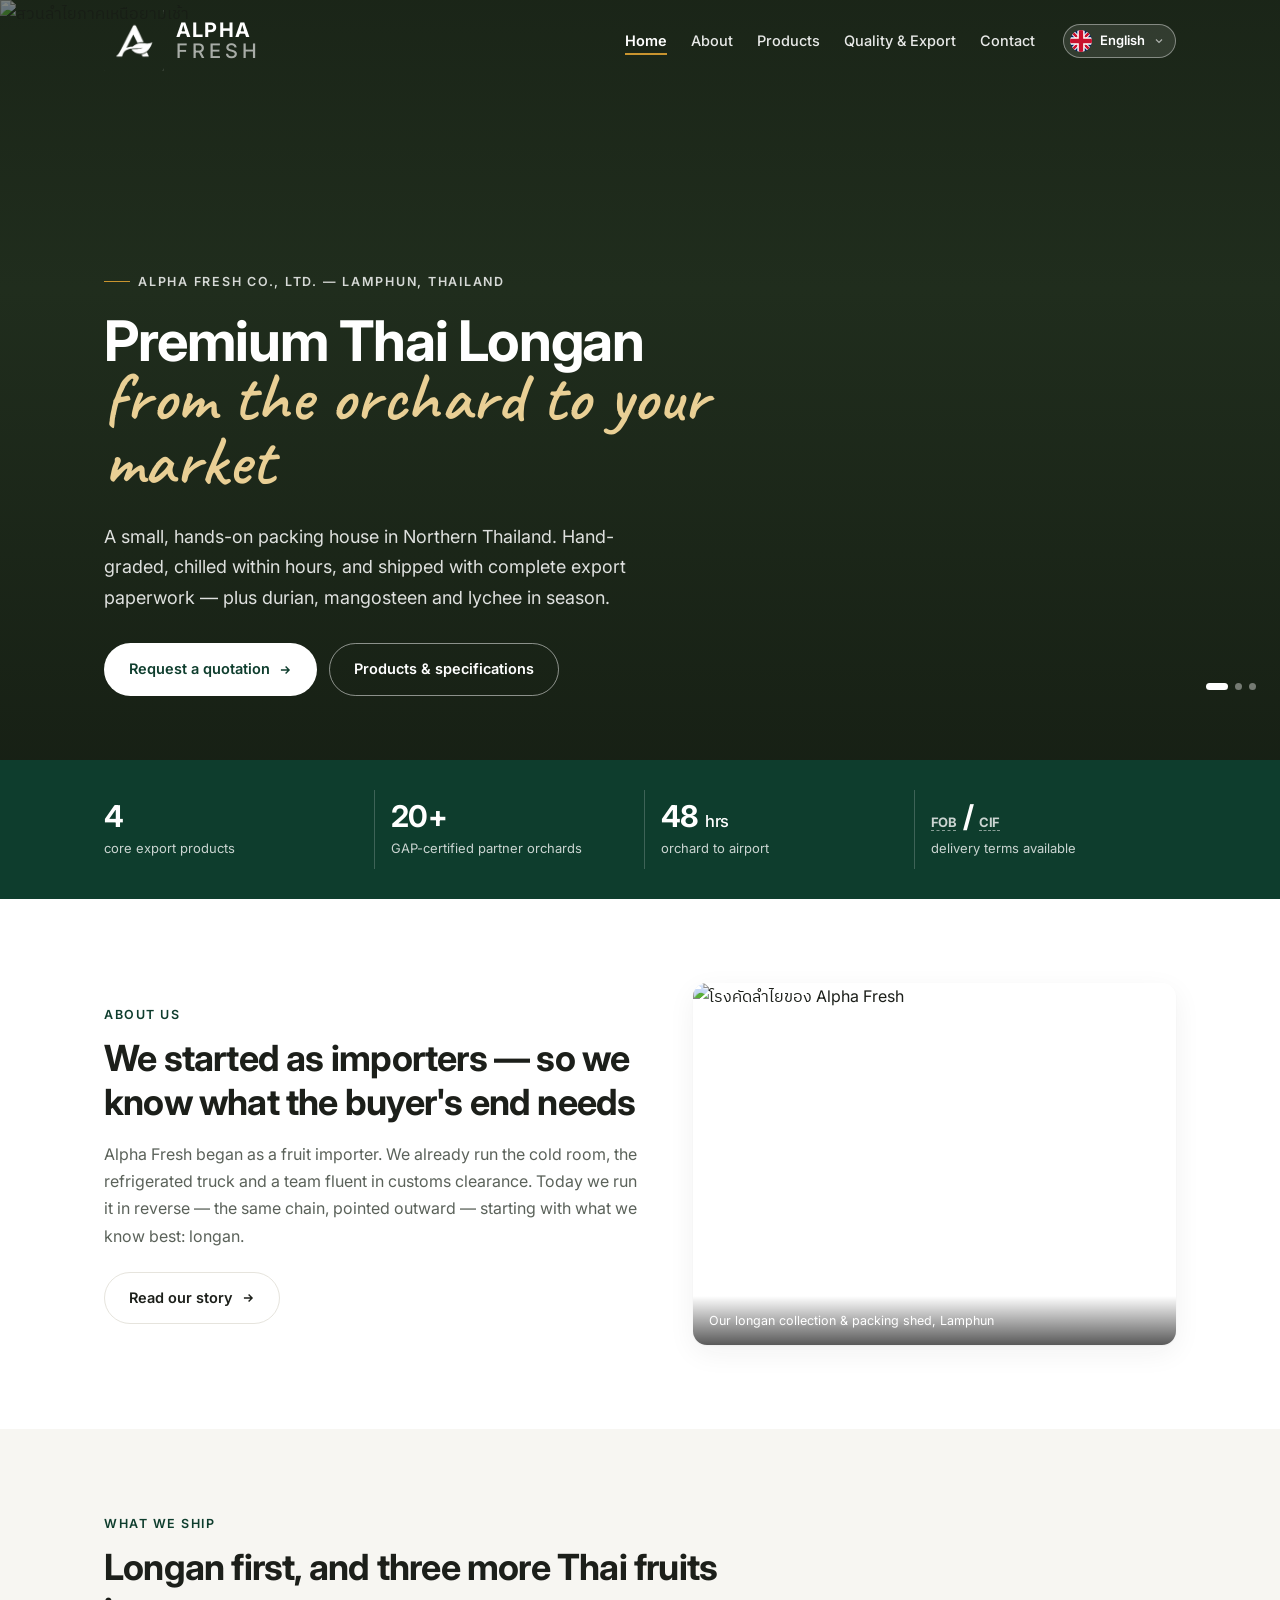
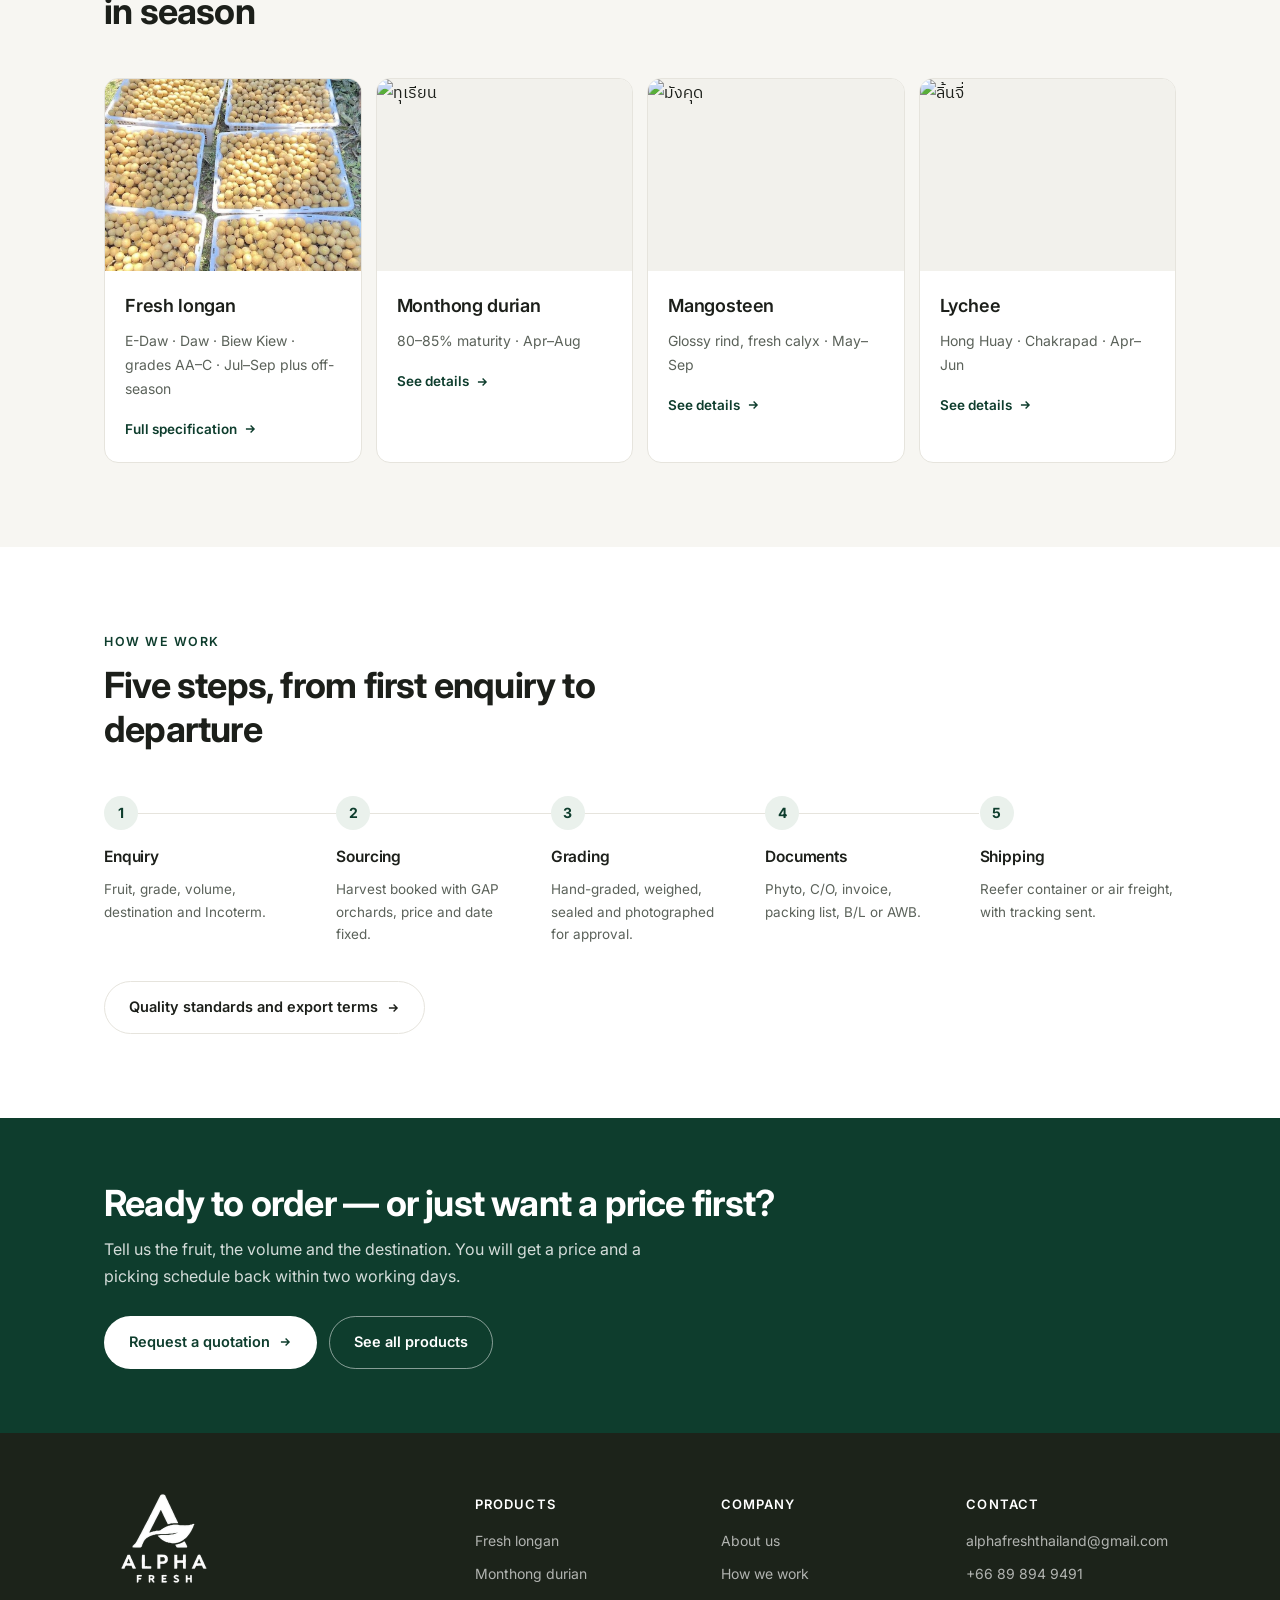
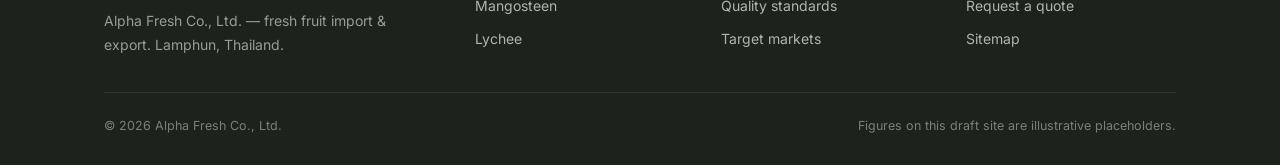
==== index.html @ 753c0e8b "Play the hero video on phones too" ====
<!DOCTYPE html>
<html lang="en" data-lang="en">
<head>
<meta charset="utf-8">
<meta name="viewport" content="width=device-width,initial-scale=1">
<title>Thai Longan Exporter | Alpha Fresh, Lamphun Thailand</title>
<meta name="description" content="Alpha Fresh exports hand-graded fresh longan from Lamphun, Thailand, plus durian, mangosteen and lychee in season. GAP orchards, cold chain, FOB and CIF.">
<meta name="title-th" content="ผู้ส่งออกลำไยและผลไม้ไทย | บริษัท อัลฟ่า เฟรช จำกัด">
<meta name="description-th" content="อัลฟ่า เฟรช ส่งออกลำไยสดคัดมือจากลำพูน พร้อมทุเรียน มังคุด ลิ้นจี่ตามฤดูกาล สวน GAP ห่วงโซ่ความเย็นครบ ส่งได้ทั้ง FOB และ CIF">
<meta name="title-zh" content="泰国龙眼出口商 | Alpha Fresh，南奔府">
<meta name="description-zh" content="Alpha Fresh 出口泰国南奔府人工分级新鲜龙眼，应季另有榴莲、山竹和荔枝。GAP 果园、全程冷链，可做 FOB 与 CIF。">
<meta name="title-ar" content="مصدّر اللونجان التايلاندي | ألفا فريش، لامفون">
<meta name="description-ar" content="تصدّر ألفا فريش لونجان طازجاً مفروزاً يدوياً من لامفون، إضافة إلى الدوريان والمانجوستين والليتشي موسمياً. بساتين GAP وسلسلة تبريد كاملة، بشروط FOB وCIF.">
<link rel="canonical" href="https://alphafreshthailand.com">
<link rel="alternate" hreflang="en" href="https://alphafreshthailand.com">
<link rel="alternate" hreflang="th" href="https://alphafreshthailand.com">
<link rel="alternate" hreflang="zh" href="https://alphafreshthailand.com">
<link rel="alternate" hreflang="ar" href="https://alphafreshthailand.com">
<link rel="alternate" hreflang="x-default" href="https://alphafreshthailand.com">
<meta property="og:title" content="Thai Longan Exporter | Alpha Fresh, Lamphun Thailand">
<meta property="og:description" content="Alpha Fresh exports hand-graded fresh longan from Lamphun, Thailand, plus durian, mangosteen and lychee in season. GAP orchards, cold chain, FOB and CIF.">
<meta property="og:url" content="https://alphafreshthailand.com">
<meta property="og:site_name" content="Alpha Fresh">
<meta property="og:image" content="https://d8j0ntlcm91z4.cloudfront.net/user_3FvAUpXpCnZUma0p4ZCgNFe1CGD/hf_20260811_110015_a5b428e7-7883-4cb1-9cd3-5f63b3db2cce.png">
<meta property="og:locale" content="en_US">
<meta property="og:locale:alternate" content="th_TH">
<meta property="og:locale:alternate" content="zh_CN">
<meta property="og:locale:alternate" content="ar_AE">
<meta name="twitter:card" content="summary_large_image">
<meta name="twitter:title" content="Thai Longan Exporter | Alpha Fresh, Lamphun Thailand">
<meta name="twitter:description" content="Alpha Fresh exports hand-graded fresh longan from Lamphun, Thailand, plus durian, mangosteen and lychee in season. GAP orchards, cold chain, FOB and CIF.">
<meta name="twitter:image" content="https://d8j0ntlcm91z4.cloudfront.net/user_3FvAUpXpCnZUma0p4ZCgNFe1CGD/hf_20260811_110015_a5b428e7-7883-4cb1-9cd3-5f63b3db2cce.png">
<meta property="og:type" content="website">
<link rel="preconnect" href="https://fonts.googleapis.com">
<link rel="preconnect" href="https://fonts.gstatic.com" crossorigin>
<link href="https://fonts.googleapis.com/css2?family=IBM+Plex+Sans+Thai:wght@400;500;600&family=Inter:wght@400;500;600;700&family=Caveat:wght@500;600;700&family=Noto+Sans+SC:wght@400;500;700&family=Noto+Sans+Arabic:wght@400;500;700&display=swap" rel="stylesheet">
<link rel="icon" href="images/favicon.ico" sizes="32x32">
<link rel="apple-touch-icon" href="images/apple-touch-icon.png">
<link rel="stylesheet" href="assets/style.css?v=e0c605df">
<script type="application/ld+json">{"@context":"https://schema.org","@type":"Organization","name":"Alpha Fresh Co., Ltd.","alternateName":"บริษัท อัลฟ่า เฟรช จำกัด","url":"https://alphafreshthailand.com/","description":"Thai fruit importer turned exporter. Fresh longan, durian, mangosteen and lychee from GAP-certified orchards in Northern Thailand.","address":{"@type":"PostalAddress","addressRegion":"Lamphun","addressCountry":"TH"},"email":"alphafreshthailand@gmail.com","telephone":"+66-89-894-9491","contactPoint":{"@type":"ContactPoint","telephone":"+66-89-894-9491","email":"alphafreshthailand@gmail.com","contactType":"sales","availableLanguage":["th","en"],"areaServed":"Worldwide"}}</script>
</head>
<body>

<nav class="nav">
  <div class="nav-in">
    <a class="logo" href="index.html" aria-label="Alpha Fresh — home">
      <span class="logo-mark">
        <img class="l-white" src="images/logo-icon-white.png" alt="" aria-hidden="true">
        <img class="l-dark" src="images/logo-icon.png" alt="" aria-hidden="true">
      </span>
      <span class="logo-text">Alpha<small>Fresh</small></span>
    </a>
    <ul class="menu" id="menu">
      <li><a href="index.html" aria-current="page"><span class="i18n"><span data-en>Home</span><span data-th>หน้าแรก</span><span data-zh>首页</span><span data-ar dir="rtl">الرئيسية</span></span></a></li>
      <li><a href="about.html"><span class="i18n"><span data-en>About</span><span data-th>เกี่ยวกับเรา</span><span data-zh>关于我们</span><span data-ar dir="rtl">من نحن</span></span></a></li>
      <li><a href="products.html"><span class="i18n"><span data-en>Products</span><span data-th>สินค้า</span><span data-zh>产品</span><span data-ar dir="rtl">المنتجات</span></span></a></li>
      <li><a href="quality.html"><span class="i18n"><span data-en>Quality &amp; Export</span><span data-th>คุณภาพและการส่งออก</span><span data-zh>品质与出口</span><span data-ar dir="rtl">الجودة والتصدير</span></span></a></li>
      <li><a href="contact.html"><span class="i18n"><span data-en>Contact</span><span data-th>ติดต่อ</span><span data-zh>联系我们</span><span data-ar dir="rtl">اتصل بنا</span></span></a></li>
    </ul>
    <div class="lang" id="langpick">
      <button class="lang-btn" type="button" aria-haspopup="listbox" aria-expanded="false" aria-label="Language">
        <span class="mflag fl fl-en"><svg viewBox="0 0 60 60" aria-hidden="true"><g clip-path="url(#ben)"><clipPath id="ben"><circle cx="30" cy="30" r="30"/></clipPath><rect width="60" height="60" fill="#012169"/><path d="M0 0l60 60M60 0L0 60" stroke="#fff" stroke-width="12"/><path d="M0 0l60 60M60 0L0 60" stroke="#C8102E" stroke-width="7"/><path d="M30 0v60M0 30h60" stroke="#fff" stroke-width="20"/><path d="M30 0v60M0 30h60" stroke="#C8102E" stroke-width="12"/></g></svg></span>
        <span class="mflag fl fl-th"><svg viewBox="0 0 60 60" aria-hidden="true"><g clip-path="url(#bth)"><clipPath id="bth"><circle cx="30" cy="30" r="30"/></clipPath><rect width="60" height="60" fill="#fff"/><rect width="60" height="10" fill="#A51931"/><rect y="50" width="60" height="10" fill="#A51931"/><rect y="20" width="60" height="20" fill="#2D2A4A"/></g></svg></span>
        <span class="mflag fl fl-zh"><svg viewBox="0 0 60 60" aria-hidden="true"><g clip-path="url(#bzh)"><clipPath id="bzh"><circle cx="30" cy="30" r="30"/></clipPath><rect width="60" height="60" fill="#DE2910"/><g fill="#FFDE00"><circle cx="16" cy="18" r="7"/><circle cx="29" cy="9" r="2.6"/><circle cx="35" cy="16" r="2.6"/><circle cx="34" cy="26" r="2.6"/><circle cx="27" cy="32" r="2.6"/></g></g></svg></span>
        <span class="mflag fl fl-ar"><svg viewBox="0 0 60 60" aria-hidden="true"><g clip-path="url(#bar)"><clipPath id="bar"><circle cx="30" cy="30" r="30"/></clipPath><rect width="60" height="20" fill="#00732F"/><rect y="20" width="60" height="20" fill="#fff"/><rect y="40" width="60" height="20" fill="#000"/><rect width="18" height="60" fill="#C8102E"/></g></svg></span>
        <span class="lang-now"><span class="fl fl-en">English</span><span class="fl fl-th">ไทย</span><span class="fl fl-zh">中文</span><span class="fl fl-ar">العربية</span></span>
        <svg class="chev" width="12" height="12" viewBox="0 0 24 24" fill="none" stroke="currentColor" stroke-width="2.4" aria-hidden="true"><path d="M6 9l6 6 6-6"/></svg>
      </button>
      <div class="lang-list" role="listbox">
        <button class="lang-opt" type="button" data-set-lang="en" role="option"><span class="mflag"><svg viewBox="0 0 60 60" aria-hidden="true"><g clip-path="url(#len)"><clipPath id="len"><circle cx="30" cy="30" r="30"/></clipPath><rect width="60" height="60" fill="#012169"/><path d="M0 0l60 60M60 0L0 60" stroke="#fff" stroke-width="12"/><path d="M0 0l60 60M60 0L0 60" stroke="#C8102E" stroke-width="7"/><path d="M30 0v60M0 30h60" stroke="#fff" stroke-width="20"/><path d="M30 0v60M0 30h60" stroke="#C8102E" stroke-width="12"/></g></svg></span>English</button>
        <button class="lang-opt" type="button" data-set-lang="th" role="option"><span class="mflag"><svg viewBox="0 0 60 60" aria-hidden="true"><g clip-path="url(#lth)"><clipPath id="lth"><circle cx="30" cy="30" r="30"/></clipPath><rect width="60" height="60" fill="#fff"/><rect width="60" height="10" fill="#A51931"/><rect y="50" width="60" height="10" fill="#A51931"/><rect y="20" width="60" height="20" fill="#2D2A4A"/></g></svg></span>ไทย</button>
        <button class="lang-opt" type="button" data-set-lang="zh" role="option"><span class="mflag"><svg viewBox="0 0 60 60" aria-hidden="true"><g clip-path="url(#lzh)"><clipPath id="lzh"><circle cx="30" cy="30" r="30"/></clipPath><rect width="60" height="60" fill="#DE2910"/><g fill="#FFDE00"><circle cx="16" cy="18" r="7"/><circle cx="29" cy="9" r="2.6"/><circle cx="35" cy="16" r="2.6"/><circle cx="34" cy="26" r="2.6"/><circle cx="27" cy="32" r="2.6"/></g></g></svg></span>中文</button>
        <button class="lang-opt" type="button" data-set-lang="ar" role="option"><span class="mflag"><svg viewBox="0 0 60 60" aria-hidden="true"><g clip-path="url(#lar)"><clipPath id="lar"><circle cx="30" cy="30" r="30"/></clipPath><rect width="60" height="20" fill="#00732F"/><rect y="20" width="60" height="20" fill="#fff"/><rect y="40" width="60" height="20" fill="#000"/><rect width="18" height="60" fill="#C8102E"/></g></svg></span>العربية</button>
      </div>
    </div>
    <button class="burger" aria-label="Menu">
      <svg width="22" height="22" viewBox="0 0 24 24" fill="none" stroke="currentColor" stroke-width="2"><path d="M3 6h18M3 12h18M3 18h18"/></svg>
    </button>
  </div>
</nav>

<header class="hero">
  <div class="hero-media" id="heroMedia">
    <img class="hero-slide on" src="https://d8j0ntlcm91z4.cloudfront.net/user_3FvAUpXpCnZUma0p4ZCgNFe1CGD/hf_20260811_110015_a5b428e7-7883-4cb1-9cd3-5f63b3db2cce.png" alt="สวนลำไยภาคเหนือยามเช้า" fetchpriority="high">
    <img class="hero-slide" src="images/real-branch.jpg" alt="ลำไยสดบนต้น" loading="lazy">
    <img class="hero-slide" src="images/real-crates2.jpg" alt="ลำไยคัดเกรดในตะกร้า" loading="lazy">
    <video class="hero-vid" muted playsinline preload="none" poster="https://d8j0ntlcm91z4.cloudfront.net/user_3FvAUpXpCnZUma0p4ZCgNFe1CGD/hf_20260811_110015_a5b428e7-7883-4cb1-9cd3-5f63b3db2cce.png" data-src="https://d8j0ntlcm91z4.cloudfront.net/user_3FvAUpXpCnZUma0p4ZCgNFe1CGD/hf_20260811_110328_255c2fe5-7a10-4db9-96cd-67b84f532fa2.mp4"></video>
    <video class="hero-vid" muted playsinline preload="none" poster="https://d8j0ntlcm91z4.cloudfront.net/user_3FvAUpXpCnZUma0p4ZCgNFe1CGD/hf_20260811_110015_a5b428e7-7883-4cb1-9cd3-5f63b3db2cce.png" data-src="https://d8j0ntlcm91z4.cloudfront.net/user_3FvAUpXpCnZUma0p4ZCgNFe1CGD/hf_20260811_114431_12cc171f-b52f-4af8-ab59-0f5c83f9269c.mp4"></video>
    <video class="hero-vid" muted playsinline preload="none" poster="https://d8j0ntlcm91z4.cloudfront.net/user_3FvAUpXpCnZUma0p4ZCgNFe1CGD/hf_20260811_110015_a5b428e7-7883-4cb1-9cd3-5f63b3db2cce.png" data-src="https://d8j0ntlcm91z4.cloudfront.net/user_3FvAUpXpCnZUma0p4ZCgNFe1CGD/hf_20260811_110329_603d540b-cba1-4069-bc05-acdaf454e812.mp4"></video>
  </div>
  <div class="hero-in">
    <div class="eyebrow">Alpha Fresh Co., Ltd. — Lamphun, Thailand</div>
    <h1><span class="i18n"><span data-en>Premium Thai Longan<span class='accent script'>from the orchard to your market</span></span><span data-th>ลำไยไทยคัดคุณภาพ<span class='accent'>จากสวนถึงตลาดของคุณ</span></span><span data-zh>泰国优质龙眼<span class='accent script'>从果园直达您的市场</span></span><span data-ar dir="rtl">لونجان تايلاندي فاخر<span class='accent script'>من البستان إلى سوقك</span></span></span></h1>
    <p><span class="i18n"><span data-en>A small, hands-on packing house in Northern Thailand. Hand-graded, chilled within hours, and shipped with complete export paperwork — plus durian, mangosteen and lychee in season.</span><span data-th>โรงคัดลำไยขนาดเล็กที่ดูแลเองทุกขั้นตอน คัดด้วยมือ เก็บความเย็นทันที และส่งออกพร้อมเอกสารครบ — ทุเรียน มังคุด ลิ้นจี่ ตามฤดูกาล</span><span data-zh>泰国北部一家亲力亲为的小型包装厂。人工分级，数小时内冷藏，出口单证齐全；应季还供应榴莲、山竹和荔枝。</span><span data-ar dir="rtl">محطة فرز صغيرة في شمال تايلاند نديرها بأيدينا. فرز يدوي، تبريد خلال ساعات، وشحن بمستندات تصدير كاملة — إضافة إلى الدوريان والمانجوستين والليتشي في موسمها.</span></span></p>
    <div class="cta-row">
      <a class="btn btn-primary" href="contact.html"><span class="i18n"><span data-en>Request a quotation</span><span data-th>ขอใบเสนอราคา</span><span data-zh>索取报价</span><span data-ar dir="rtl">اطلب عرض سعر</span></span> <svg width="14" height="14" viewBox="0 0 24 24" fill="none" stroke="currentColor" stroke-width="2.4"><path d="M5 12h14M13 6l6 6-6 6"/></svg></a>
      <a class="btn btn-ghost" href="products.html"><span class="i18n"><span data-en>Products &amp; specifications</span><span data-th>ดูสินค้าและสเปก</span><span data-zh>产品与规格</span><span data-ar dir="rtl">المنتجات والمواصفات</span></span></a>
    </div>
  </div>
  <div class="hero-dots" id="dots"></div>
</header>

<div class="stats">
  <div class="stats-in">
    <div class="stat"><b>4</b><span><span class="i18n"><span data-en>core export products</span><span data-th>สินค้าหลักส่งออก</span><span data-zh>主要出口产品</span><span data-ar dir="rtl">منتجات تصدير رئيسية</span></span></span></div>
    <div class="stat"><b>20+</b><span><span class="i18n"><span data-en>GAP-certified partner orchards</span><span data-th>สวนพันธมิตรมาตรฐาน GAP</span><span data-zh>GAP 认证合作果园</span><span data-ar dir="rtl">بستان شريك حاصل على GAP</span></span></span></div>
    <div class="stat"><b>48 <small style="font-size:.55em;font-weight:500">hrs</small></b><span><span class="i18n"><span data-en>orchard to airport</span><span data-th>จากสวนถึงสนามบิน</span><span data-zh>从果园到机场</span><span data-ar dir="rtl">من البستان إلى المطار</span></span></span></div>
    <div class="stat"><b><span class="term" tabindex="0" role="button" aria-label="FOB">FOB<span class="tip"><b>FOB</b><span class="i18n"><span data-en>Free On Board — our price covers the fruit delivered onto the ship or aircraft at the named Thai port. From that point the buyer pays freight, insurance and everything after.</span><span data-th>Free On Board — ราคาของเราครอบคลุมถึงตอนที่ของขึ้นเรือหรือขึ้นเครื่องที่ท่าต้นทางในไทย จากจุดนั้นผู้ซื้อรับผิดชอบค่าระวาง ค่าประกัน และทุกอย่างต่อจากนั้น</span><span data-zh>船上交货 — 我们的报价含把货交到泰国指定港口装船或装机为止。此后的运费、保险及一切费用由买方承担。</span><span data-ar dir="rtl">التسليم على ظهر السفينة — يشمل سعرنا تسليم البضاعة على متن السفينة أو الطائرة في الميناء التايلاندي المحدد. بعد ذلك يتحمّل المشتري الشحن والتأمين وكل ما يليهما.</span></span></span></span> / <span class="term" tabindex="0" role="button" aria-label="CIF">CIF<span class="tip"><b>CIF</b><span class="i18n"><span data-en>Cost, Insurance and Freight — our price also covers sea freight and marine insurance all the way to your destination port. Customs clearance at your end is still yours.</span><span data-th>Cost, Insurance and Freight — ราคารวมค่าระวางเรือและค่าประกันภัยไปจนถึงท่าปลายทางของคุณ แต่พิธีการขาเข้าที่ปลายทางยังเป็นของผู้ซื้อ</span><span data-zh>成本加保险费加运费 — 报价另含海运费和海运保险，直至您的目的港。目的港清关仍由买方负责。</span><span data-ar dir="rtl">التكلفة والتأمين والشحن — يشمل سعرنا أيضاً الشحن البحري والتأمين حتى ميناء وجهتكم. أما التخليص الجمركي عندكم فيبقى على عاتقكم.</span></span></span></span></b><span><span class="i18n"><span data-en>delivery terms available</span><span data-th>เงื่อนไขการส่งมอบ</span><span data-zh>可选交货条件</span><span data-ar dir="rtl">شروط تسليم متاحة</span></span></span></div>
  </div>
</div>

<section>
  <div class="wrap split rv">
    <div>
      <div class="tag"><span class="i18n"><span data-en>About us</span><span data-th>เกี่ยวกับเรา</span><span data-zh>关于我们</span><span data-ar dir="rtl">من نحن</span></span></div>
      <h2><span class="i18n"><span data-en>We started as importers — so we know what the buyer's end needs</span><span data-th>เราทำ “นำเข้า” มาก่อน จึงรู้ว่าปลายทางต้องการอะไร</span><span data-zh>我们从进口起家，因此清楚买家那一端真正在意什么</span><span data-ar dir="rtl">بدأنا مستوردين — لذلك نعرف ما يحتاجه المشتري في الطرف الآخر</span></span></h2>
      <p><span class="i18n"><span data-en>Alpha Fresh began as a fruit importer. We already run the cold room, the refrigerated truck and a team fluent in customs clearance. Today we run it in reverse — the same chain, pointed outward — starting with what we know best: longan.</span><span data-th>บริษัท อัลฟ่า เฟรช จำกัด เริ่มจากธุรกิจนำเข้าผลไม้ เรามีห้องเย็น รถห้องเย็น และทีมที่คุ้นเคยกับพิธีการศุลกากรอยู่แล้ว วันนี้เราทำย้อนทาง — ใช้ระบบเดิมทั้งชุดในการส่งออกผลไม้ไทย โดยเริ่มจากสิ่งที่เราถนัดที่สุดคือลำไย</span><span data-zh>Alpha Fresh 起初是水果进口商。我们本就拥有冷库、冷藏车和熟悉清关的团队。如今我们把同一条链条反向运作，用于出口，从最擅长的龙眼开始。</span><span data-ar dir="rtl">بدأت ألفا فريش كمستورد فواكه. لدينا أصلاً غرفة التبريد والشاحنة المبرّدة وفريق ملمّ بالتخليص الجمركي. واليوم نُشغّل السلسلة نفسها في الاتجاه المعاكس للتصدير، بدءاً بما نتقنه: اللونجان.</span></span></p>
      <div class="cta-row" style="margin-top:22px">
        <a class="btn btn-outline" href="about.html"><span class="i18n"><span data-en>Read our story</span><span data-th>อ่านเรื่องของเรา</span><span data-zh>了解我们的故事</span><span data-ar dir="rtl">اقرأ قصتنا</span></span> <svg width="14" height="14" viewBox="0 0 24 24" fill="none" stroke="currentColor" stroke-width="2.4"><path d="M5 12h14M13 6l6 6-6 6"/></svg></a>
      </div>
    </div>
    <div class="split-media">
      <img src="https://d8j0ntlcm91z4.cloudfront.net/user_3FvAUpXpCnZUma0p4ZCgNFe1CGD/hf_20260811_215043_c5e588ce-d5d1-4d2f-ade1-878b15b04677.png" alt="โรงคัดลำไยของ Alpha Fresh" loading="lazy">
      <div class="cap"><span class="i18n"><span data-en>Our longan collection &amp; packing shed, Lamphun</span><span data-th>โรงคัดลำไยของเรา จ.ลำพูน</span><span data-zh>我们位于南奔府的龙眼收购与包装场</span><span data-ar dir="rtl">مركز التجميع والتعبئة في لامفون</span></span></div>
    </div>
  </div>
</section>

<section class="soft">
  <div class="wrap">
    <div class="sec-head rv">
      <div class="tag"><span class="i18n"><span data-en>What we ship</span><span data-th>สินค้า</span><span data-zh>我们出口什么</span><span data-ar dir="rtl">ما نشحنه</span></span></div>
      <h2><span class="i18n"><span data-en>Longan first, and three more Thai fruits in season</span><span data-th>ลำไยเป็นตัวหลัก และผลไม้ไทยอีก 3 ชนิดตามฤดู</span><span data-zh>以龙眼为主，另有三种应季泰国水果</span><span data-ar dir="rtl">اللونجان أولاً، وثلاث فواكه تايلاندية أخرى في موسمها</span></span></h2>
    </div>
    <div class="grid-4 rv g2m">
      <a class="card" href="products.html#longan"><img src="images/real-crates1.jpg" alt="ลำไย" loading="lazy">
        <div class="card-b"><h3><span class="i18n"><span data-en>Fresh longan</span><span data-th>ลำไยสด</span><span data-zh>新鲜龙眼</span><span data-ar dir="rtl">لونجان طازج</span></span></h3>
          <p><span class="i18n"><span data-en>E-Daw · Daw · Biew Kiew · grades AA–C · Jul–Sep plus off-season</span><span data-th>อีดอ · ดอ · เบี้ยวเขียว · เกรด AA–C · ก.ค.–ก.ย. และนอกฤดู</span><span data-zh>依多 · 多 · 标绿 · AA–C 级 · 7–9月及反季</span><span data-ar dir="rtl">إي‑داو · داو · بيو كيو · درجات AA–C · يوليو–سبتمبر وخارج الموسم</span></span></p>
          <span class="more"><span class="i18n"><span data-en>Full specification</span><span data-th>ดูสเปกเต็ม</span><span data-zh>查看完整规格</span><span data-ar dir="rtl">المواصفات الكاملة</span></span> <svg width="14" height="14" viewBox="0 0 24 24" fill="none" stroke="currentColor" stroke-width="2.4"><path d="M5 12h14M13 6l6 6-6 6"/></svg></span></div></a>
      <a class="card" href="products.html#durian"><img src="https://d8j0ntlcm91z4.cloudfront.net/user_3FvAUpXpCnZUma0p4ZCgNFe1CGD/hf_20260811_052447_ae3da5d0-e8f7-4c95-a6a0-f2465b05da01.png" alt="ทุเรียน" loading="lazy">
        <div class="card-b"><h3><span class="i18n"><span data-en>Monthong durian</span><span data-th>ทุเรียนหมอนทอง</span><span data-zh>金枕榴莲</span><span data-ar dir="rtl">دوريان مونثونغ</span></span></h3>
          <p><span class="i18n"><span data-en>80–85% maturity · Apr–Aug</span><span data-th>ตัดแก่ 80–85% · เม.ย.–ส.ค.</span><span data-zh>成熟度 80–85% · 4–8月</span><span data-ar dir="rtl">نضج 80–85٪ · أبريل–أغسطس</span></span></p>
          <span class="more"><span class="i18n"><span data-en>See details</span><span data-th>ดูรายละเอียด</span><span data-zh>查看详情</span><span data-ar dir="rtl">التفاصيل</span></span> <svg width="14" height="14" viewBox="0 0 24 24" fill="none" stroke="currentColor" stroke-width="2.4"><path d="M5 12h14M13 6l6 6-6 6"/></svg></span></div></a>
      <a class="card" href="products.html#mangosteen"><img src="https://d8j0ntlcm91z4.cloudfront.net/user_3FvAUpXpCnZUma0p4ZCgNFe1CGD/hf_20260811_052446_14008918-4bf0-4560-bca0-c6ac527c3109.png" alt="มังคุด" loading="lazy">
        <div class="card-b"><h3><span class="i18n"><span data-en>Mangosteen</span><span data-th>มังคุด</span><span data-zh>山竹</span><span data-ar dir="rtl">مانجوستين</span></span></h3>
          <p><span class="i18n"><span data-en>Glossy rind, fresh calyx · May–Sep</span><span data-th>ผิวมัน ขั้วเขียวสด · พ.ค.–ก.ย.</span><span data-zh>果皮油亮、果蒂新鲜 · 5–9月</span><span data-ar dir="rtl">قشرة لامعة وكأس أخضر · مايو–سبتمبر</span></span></p>
          <span class="more"><span class="i18n"><span data-en>See details</span><span data-th>ดูรายละเอียด</span><span data-zh>查看详情</span><span data-ar dir="rtl">التفاصيل</span></span> <svg width="14" height="14" viewBox="0 0 24 24" fill="none" stroke="currentColor" stroke-width="2.4"><path d="M5 12h14M13 6l6 6-6 6"/></svg></span></div></a>
      <a class="card" href="products.html#lychee"><img src="https://d8j0ntlcm91z4.cloudfront.net/user_3FvAUpXpCnZUma0p4ZCgNFe1CGD/hf_20260811_052447_93f578de-ea79-4568-bc1c-225d66b3df2f.png" alt="ลิ้นจี่" loading="lazy">
        <div class="card-b"><h3><span class="i18n"><span data-en>Lychee</span><span data-th>ลิ้นจี่</span><span data-zh>荔枝</span><span data-ar dir="rtl">ليتشي</span></span></h3>
          <p><span class="i18n"><span data-en>Hong Huay · Chakrapad · Apr–Jun</span><span data-th>ฮงฮวย · จักรพรรดิ · เม.ย.–มิ.ย.</span><span data-zh>红辉 · 皇帝 · 4–6月</span><span data-ar dir="rtl">هونغ هواي · جاكرابات · أبريل–يونيو</span></span></p>
          <span class="more"><span class="i18n"><span data-en>See details</span><span data-th>ดูรายละเอียด</span><span data-zh>查看详情</span><span data-ar dir="rtl">التفاصيل</span></span> <svg width="14" height="14" viewBox="0 0 24 24" fill="none" stroke="currentColor" stroke-width="2.4"><path d="M5 12h14M13 6l6 6-6 6"/></svg></span></div></a>
    </div>
  </div>
</section>

<section>
  <div class="wrap">
    <div class="sec-head rv">
      <div class="tag"><span class="i18n"><span data-en>How we work</span><span data-th>วิธีทำงาน</span><span data-zh>作业流程</span><span data-ar dir="rtl">طريقة عملنا</span></span></div>
      <h2><span class="i18n"><span data-en>Five steps, from first enquiry to departure</span><span data-th>5 ขั้นตอน จากคำถามแรกถึงตู้ออกจากท่า</span><span data-zh>从询价到出运，五个步骤</span><span data-ar dir="rtl">خمس خطوات، من الاستفسار حتى الشحن</span></span></h2>
    </div>
    <div class="steps rv">
      <div class="step"><div class="n">1</div><h3><span class="i18n"><span data-en>Enquiry</span><span data-th>สอบถาม</span><span data-zh>询价</span><span data-ar dir="rtl">الاستفسار</span></span></h3>
        <p><span class="i18n"><span data-en>Fruit, grade, volume, destination and Incoterm.</span><span data-th>แจ้งชนิด เกรด ปริมาณ ปลายทางและ Incoterm</span><span data-zh>水果种类、等级、数量、目的地和贸易术语。</span><span data-ar dir="rtl">الصنف والدرجة والكمية والوجهة وشرط التسليم.</span></span></p></div>
      <div class="step"><div class="n">2</div><h3><span class="i18n"><span data-en>Sourcing</span><span data-th>จัดหา</span><span data-zh>采购</span><span data-ar dir="rtl">التوريد</span></span></h3>
        <p><span class="i18n"><span data-en>Harvest booked with GAP orchards, price and date fixed.</span><span data-th>จองผลผลิตกับสวน GAP ล่วงหน้า ล็อกราคาและวันตัด</span><span data-zh>向 GAP 果园预订产量，锁定价格和采摘日期。</span><span data-ar dir="rtl">حجز المحصول من بساتين GAP مع تثبيت السعر وتاريخ القطف.</span></span></p></div>
      <div class="step"><div class="n">3</div><h3><span class="i18n"><span data-en>Grading</span><span data-th>คัดและแพ็ค</span><span data-zh>分级</span><span data-ar dir="rtl">الفرز</span></span></h3>
        <p><span class="i18n"><span data-en>Hand-graded, weighed, sealed and photographed for approval.</span><span data-th>คัดด้วยมือ ชั่ง ปิดกล่อง ถ่ายรูปล็อตให้ดูก่อนโหลด</span><span data-zh>人工分级、称重、封箱，并拍照供确认。</span><span data-ar dir="rtl">فرز يدوي ووزن وإغلاق وتصوير للاعتماد.</span></span></p></div>
      <div class="step"><div class="n">4</div><h3><span class="i18n"><span data-en>Documents</span><span data-th>เอกสาร</span><span data-zh>单证</span><span data-ar dir="rtl">المستندات</span></span></h3>
        <p><span class="i18n"><span data-en>Phyto, C/O, invoice, packing list, B/L or AWB.</span><span data-th>Phyto, C/O, Invoice, Packing List, B/L หรือ AWB</span><span data-zh>植检证、产地证、发票、装箱单、提单或空运单。</span><span data-ar dir="rtl">شهادة صحة نباتية وشهادة منشأ وفاتورة وقائمة تعبئة وبوليصة شحن.</span></span></p></div>
      <div class="step"><div class="n">5</div><h3><span class="i18n"><span data-en>Shipping</span><span data-th>ส่งออก</span><span data-zh>出运</span><span data-ar dir="rtl">الشحن</span></span></h3>
        <p><span class="i18n"><span data-en>Reefer container or air freight, with tracking sent.</span><span data-th>โหลดตู้ Reefer หรือส่งทางอากาศ พร้อมข้อมูลติดตาม</span><span data-zh>冷藏柜或空运，并提供追踪信息。</span><span data-ar dir="rtl">حاوية مبرّدة أو شحن جوي مع إرسال بيانات التتبع.</span></span></p></div>
    </div>
    <div class="cta-row rv" style="margin-top:36px">
      <a class="btn btn-outline" href="quality.html"><span class="i18n"><span data-en>Quality standards and export terms</span><span data-th>ดูมาตรฐานคุณภาพและเงื่อนไขการส่งออก</span><span data-zh>查看质量标准与出口条件</span><span data-ar dir="rtl">معايير الجودة وشروط التصدير</span></span> <svg width="14" height="14" viewBox="0 0 24 24" fill="none" stroke="currentColor" stroke-width="2.4"><path d="M5 12h14M13 6l6 6-6 6"/></svg></a>
    </div>
  </div>
</section>

<div class="band">
  <div class="wrap rv">
    <h2><span class="i18n"><span data-en>Ready to order — or just want a price first?</span><span data-th>สนใจสั่งซื้อ หรืออยากได้ราคาก่อน?</span><span data-zh>准备下单，或者只想先问个价？</span><span data-ar dir="rtl">جاهز للطلب — أم تريد السعر أولاً؟</span></span></h2>
    <p><span class="i18n"><span data-en>Tell us the fruit, the volume and the destination. You will get a price and a picking schedule back within two working days.</span><span data-th>บอกเราสั้น ๆ ว่าต้องการผลไม้อะไร ปริมาณเท่าไร ส่งไปที่ไหน แล้วเราจะตอบกลับพร้อมราคาและกำหนดตัดภายใน 2 วันทำการ</span><span data-zh>告诉我们水果种类、数量和目的地，我们会在两个工作日内回复价格和采摘排期。</span><span data-ar dir="rtl">أخبرنا بنوع الفاكهة والكمية والوجهة، وسنرد بالسعر وجدول القطف خلال يومَي عمل.</span></span></p>
    <div class="cta-row">
      <a class="btn btn-primary" href="contact.html"><span class="i18n"><span data-en>Request a quotation</span><span data-th>ขอใบเสนอราคา</span><span data-zh>索取报价</span><span data-ar dir="rtl">اطلب عرض سعر</span></span> <svg width="14" height="14" viewBox="0 0 24 24" fill="none" stroke="currentColor" stroke-width="2.4"><path d="M5 12h14M13 6l6 6-6 6"/></svg></a>
      <a class="btn btn-ghost" href="products.html"><span class="i18n"><span data-en>See all products</span><span data-th>ดูสินค้าทั้งหมด</span><span data-zh>查看全部产品</span><span data-ar dir="rtl">عرض كل المنتجات</span></span></a>
    </div>
  </div>
</div>

<footer>
  <div class="wrap">
    <div class="fgrid">
      <div>
        <div class="flogo"><img src="images/logo-stack-white.png" alt="Alpha Fresh" width="146" height="128"></div>
        <p style="color:rgba(255,255,255,.55);margin:0;max-width:34ch">
          <span class="i18n"><span data-en>Alpha Fresh Co., Ltd. — fresh fruit import &amp; export. Lamphun, Thailand.</span><span data-th>บริษัท อัลฟ่า เฟรช จำกัด — นำเข้าและส่งออกผลไม้สด ลำพูน ประเทศไทย</span><span data-zh>Alpha Fresh 有限公司 — 泰国南奔府鲜果进出口商。</span><span data-ar dir="rtl">شركة ألفا فريش — استيراد وتصدير الفواكه الطازجة، لامفون، تايلاند.</span></span></p>
      </div>
      <div><h4><span class="i18n"><span data-en>Products</span><span data-th>สินค้า</span><span data-zh>产品</span><span data-ar dir="rtl">المنتجات</span></span></h4>
        <ul>
          <li><a href="products.html#longan"><span class="i18n"><span data-en>Fresh longan</span><span data-th>ลำไยสด</span><span data-zh>新鲜龙眼</span><span data-ar dir="rtl">لونجان طازج</span></span></a></li>
          <li><a href="products.html#durian"><span class="i18n"><span data-en>Monthong durian</span><span data-th>ทุเรียนหมอนทอง</span><span data-zh>金枕榴莲</span><span data-ar dir="rtl">دوريان مونثونغ</span></span></a></li>
          <li><a href="products.html#mangosteen"><span class="i18n"><span data-en>Mangosteen</span><span data-th>มังคุด</span><span data-zh>山竹</span><span data-ar dir="rtl">مانجوستين</span></span></a></li>
          <li><a href="products.html#lychee"><span class="i18n"><span data-en>Lychee</span><span data-th>ลิ้นจี่</span><span data-zh>荔枝</span><span data-ar dir="rtl">ليتشي</span></span></a></li>
        </ul></div>
      <div><h4><span class="i18n"><span data-en>Company</span><span data-th>บริษัท</span><span data-zh>公司</span><span data-ar dir="rtl">الشركة</span></span></h4>
        <ul>
          <li><a href="about.html"><span class="i18n"><span data-en>About us</span><span data-th>เกี่ยวกับเรา</span><span data-zh>关于我们</span><span data-ar dir="rtl">من نحن</span></span></a></li>
          <li><a href="quality.html#process"><span class="i18n"><span data-en>How we work</span><span data-th>ขั้นตอนการทำงาน</span><span data-zh>作业流程</span><span data-ar dir="rtl">طريقة عملنا</span></span></a></li>
          <li><a href="quality.html#standards"><span class="i18n"><span data-en>Quality standards</span><span data-th>มาตรฐานคุณภาพ</span><span data-zh>质量标准</span><span data-ar dir="rtl">معايير الجودة</span></span></a></li>
          <li><a href="quality.html#markets"><span class="i18n"><span data-en>Target markets</span><span data-th>ตลาดเป้าหมาย</span><span data-zh>目标市场</span><span data-ar dir="rtl">الأسواق المستهدفة</span></span></a></li>
        </ul></div>
      <div><h4><span class="i18n"><span data-en>Contact</span><span data-th>ติดต่อ</span><span data-zh>联系我们</span><span data-ar dir="rtl">اتصل بنا</span></span></h4>
        <ul>
          <li><a href="mailto:alphafreshthailand@gmail.com">alphafreshthailand@gmail.com</a></li>
          <li><a href="tel:+66898949491">+66 89 894 9491</a></li>
          <li><a href="contact.html"><span class="i18n"><span data-en>Request a quote</span><span data-th>ขอใบเสนอราคา</span><span data-zh>索取报价</span><span data-ar dir="rtl">اطلب عرض سعر</span></span></a></li>
          <li><a href="sitemap.xml">Sitemap</a></li>
        </ul></div>
    </div>
    <div class="fbot">
      <span>© 2026 Alpha Fresh Co., Ltd.</span>
      <span class="i18n"><span data-en>Figures on this draft site are illustrative placeholders.</span><span data-th>ข้อมูลบนเว็บนี้เป็นตัวอย่างสำหรับฉบับร่าง</span><span data-zh>本草稿网站上的部分数据仅为示例。</span><span data-ar dir="rtl">الأرقام في هذه النسخة التجريبية توضيحية فقط.</span></span>
    </div>
  </div>
</footer>
<script src="assets/main.js?v=8cd16090"></script>
</body>
</html>
---- assets/style.css ----
/* Alpha Fresh — shared stylesheet
   ------------------------------------------------------------------
   One file for all pages. Sections in order:
   tokens · language toggle · nav · hero · stat bar · sections ·
   cards & grids · tables · forms · footer · motion · responsive
   ------------------------------------------------------------------ */

:root{
  --bg:#ffffff; --bg-soft:#f7f6f2; --ink:#1c1f1a; --ink-2:#5b625a; --ink-3:#8b918a;
  --line:#e6e4dd; --brand:#0e3d2d; --brand-soft:#eaf1ec; --leaf:#2e7d32;
  --gold:#c9942f; --gold-soft:#fbf4e6;
  --radius:14px; --maxw:1120px;
  /* Script face for the hero's second line. Swap this one line to restyle it
     (and match the family name in each page's Google Fonts <link>):
     'Caveat' (current — natural pen handwriting) · 'Kaushan Script' (brush)
     · 'Parisienne' (fine formal script) · 'Playfair Display' (editorial serif) */
  --script:"Caveat", cursive;
  --shadow:0 1px 2px rgba(28,31,26,.04),0 8px 28px rgba(28,31,26,.06);
}
*{box-sizing:border-box}
html{scroll-behavior:smooth;scroll-padding-top:92px}
body{margin:0;background:var(--bg);color:var(--ink);
  font-family:"Inter","IBM Plex Sans Thai",system-ui,-apple-system,"Segoe UI",sans-serif;
  font-size:16px;line-height:1.7;-webkit-font-smoothing:antialiased}
html[data-lang="th"] body{font-family:"IBM Plex Sans Thai","Inter",system-ui,sans-serif;line-height:1.85}
img{max-width:100%;display:block}
a{color:inherit}
.wrap{max-width:var(--maxw);margin:0 auto;padding:0 24px}

/* ---------- four languages in one document ----------
   Every phrase is a .i18n wrapper holding one span per language. Only the
   active language shows; if a phrase has no translation yet, English shows
   instead of a blank space (the :not(:has()) rules below).
   !important is needed so element rules like label{display:block} can't
   out-specify the hide and leave two languages visible at once. */
.i18n{display:contents}
[data-th],[data-zh],[data-ar]{display:none!important}
html[data-lang="th"] [data-th],
html[data-lang="zh"] [data-zh],
html[data-lang="ar"] [data-ar]{display:revert!important}
html[data-lang="th"] [data-en],
html[data-lang="zh"] [data-en],
html[data-lang="ar"] [data-en]{display:none!important}
/* fall back to English where a translation is missing */
html[data-lang="zh"] .i18n:not(:has([data-zh])) > [data-en],
html[data-lang="ar"] .i18n:not(:has([data-ar])) > [data-en],
html[data-lang="th"] .i18n:not(:has([data-th])) > [data-en]{display:revert!important}
/* option elements can't be wrapped, so they carry the attributes directly */
html[data-lang="th"] option[data-th],
html[data-lang="zh"] option[data-zh],
html[data-lang="ar"] option[data-ar]{display:revert!important}

/* language-specific typefaces */
html[data-lang="zh"] body{font-family:"Noto Sans SC","Inter",system-ui,sans-serif}
html[data-lang="ar"] body{font-family:"Noto Sans Arabic","Inter",system-ui,sans-serif;line-height:1.9}

/* ---------- right-to-left for Arabic ---------- */
/* The page body reads right-to-left, but the header keeps its usual
   left-to-right arrangement — flipping the logo and menu disorients people
   who are used to the site in another language. */
html[dir="rtl"] .nav-in,html[dir="rtl"] .menu,html[dir="rtl"] .logo{direction:ltr}
html[dir="rtl"] .menu.open a{text-align:left}
html[dir="rtl"] .hero-dots{right:auto;left:24px}
html[dir="rtl"] .eyebrow::before{order:2}
html[dir="rtl"] .ticks li,html[dir="rtl"] .ci div,html[dir="rtl"] .fname{flex-direction:row-reverse;text-align:right}
html[dir="rtl"] .split.flip .split-media{order:0}
html[dir="rtl"] .cal thead th:first-child,html[dir="rtl"] .cal tbody th{text-align:right;padding:7px 22px 7px 16px}
html[dir="rtl"] .cal tr.mine th{box-shadow:inset -4px 0 0 var(--gold)}
html[dir="rtl"] .step{padding:0 18px}
html[dir="rtl"] .tbox ul{padding-left:0;padding-right:18px}
html[dir="rtl"] .meta div{flex-direction:row-reverse}
html[dir="rtl"] .cal tr.grp th{padding:22px 22px 8px 16px}

/* ---------- language dropdown ---------- */
.lang{position:relative;flex:none}
.lang-btn{display:flex;align-items:center;gap:8px;padding:5px 10px 5px 6px;border-radius:99px;
  border:1px solid rgba(255,255,255,.4);background:rgba(255,255,255,.1);cursor:pointer;
  font:inherit;font-size:13px;font-weight:600;color:#fff;transition:.25s ease}
.nav.scrolled .lang-btn,body.solid-nav .lang-btn{border-color:var(--line);background:#fff;color:var(--ink)}
.lang-btn:hover{border-color:var(--gold)}
.lang-now{line-height:1;white-space:nowrap}
.chev{opacity:.6;transition:transform .25s ease}
.lang.open .chev{transform:rotate(180deg)}
/* only the active language's flag and label show on the button */
.lang-btn .fl{display:none}
html[data-lang="en"] .lang-btn .fl-en,html[data-lang="th"] .lang-btn .fl-th,
html[data-lang="zh"] .lang-btn .fl-zh,html[data-lang="ar"] .lang-btn .fl-ar{display:block}
html[data-lang="en"] .lang-now .fl-en,html[data-lang="th"] .lang-now .fl-th,
html[data-lang="zh"] .lang-now .fl-zh,html[data-lang="ar"] .lang-now .fl-ar{display:inline}

.lang-list{position:absolute;top:calc(100% + 9px);right:0;min-width:172px;background:#fff;
  border:1px solid var(--line);border-radius:12px;padding:6px;z-index:70;
  box-shadow:0 14px 34px rgba(28,31,26,.16);
  opacity:0;visibility:hidden;transform:translateY(-6px);transition:.2s ease}
html[dir="rtl"] .lang-list{right:auto;left:0}
.lang.open .lang-list{opacity:1;visibility:visible;transform:translateY(0)}
.lang-opt{display:flex;align-items:center;gap:10px;width:100%;padding:8px 10px;border:0;
  background:none;border-radius:8px;cursor:pointer;font:inherit;font-size:14px;
  color:var(--ink);text-align:left;transition:.15s}
.lang-opt:hover{background:var(--brand-soft)}
.lang-opt[aria-selected="true"]{background:var(--brand);color:#fff;font-weight:600}
.lang-opt .mflag{width:22px;height:22px;box-shadow:0 0 0 1px rgba(0,0,0,.12)}
.lang-btn .mflag{width:22px;height:22px;box-shadow:none}

/* ---------- nav ---------- */
.nav{position:fixed;top:0;left:0;right:0;z-index:50;transition:.35s ease;
  background:rgba(255,255,255,0);border-bottom:1px solid transparent}
.nav.scrolled,body.solid-nav .nav{background:rgba(255,255,255,.88);backdrop-filter:blur(14px);
  -webkit-backdrop-filter:blur(14px);border-bottom-color:var(--line)}
.nav-in{max-width:var(--maxw);margin:0 auto;padding:10px 24px;display:flex;align-items:center;gap:28px;
  position:relative}
.logo{display:flex;align-items:center;gap:12px;font-weight:700;letter-spacing:.06em;font-size:20px;
  text-decoration:none;color:#fff;transition:color .35s;flex:none}
.nav.scrolled .logo,body.solid-nav .logo{color:var(--brand)}
.logo-mark{position:relative;width:60px;height:61px;flex:none}
.logo-mark img{position:absolute;inset:0;width:100%;height:100%;object-fit:contain;transition:opacity .35s}
.logo-mark .l-dark{opacity:0}
.nav.scrolled .logo-mark .l-dark,body.solid-nav .logo-mark .l-dark{opacity:1}
.nav.scrolled .logo-mark .l-white,body.solid-nav .logo-mark .l-white{opacity:0}
.logo-text{line-height:1.02;text-transform:uppercase}
.logo-text small{display:block;font-size:1em;font-weight:500;letter-spacing:.2em;
  opacity:.62;text-transform:uppercase;margin-left:.02em}
.menu{display:flex;gap:24px;margin-left:auto;list-style:none;padding:0;margin-block:0}
.menu a{text-decoration:none;font-size:14.5px;font-weight:500;color:rgba(255,255,255,.9);
  padding:6px 0;position:relative;transition:color .35s;white-space:nowrap}
.nav.scrolled .menu a,body.solid-nav .menu a{color:var(--ink-2)}
.menu a::after{content:"";position:absolute;left:0;right:100%;bottom:0;height:1.5px;
  background:currentColor;transition:right .28s ease}
.menu a:hover::after{right:0}
.menu a[aria-current="page"]{color:#fff;font-weight:600}
.nav.scrolled .menu a[aria-current="page"],body.solid-nav .menu a[aria-current="page"]{color:var(--brand)}
.menu a[aria-current="page"]::after{right:0;background:var(--gold)}
.burger{display:none;background:none;border:0;cursor:pointer;padding:8px;color:#fff;margin-left:10px}
.nav.scrolled .burger,body.solid-nav .burger{color:var(--ink)}

/* ---------- hero (home) ---------- */
.hero{position:relative;min-height:min(94vh,760px);display:flex;align-items:flex-end;
  overflow:hidden;background:#22301f}
.hero-media{position:absolute;inset:0}
.hero-media video,.hero-slide{position:absolute;inset:0;width:100%;height:100%;object-fit:cover}
.hero-slide{opacity:0;transition:opacity 1.4s ease}
.hero-slide.on{opacity:1}
.hero-vid{opacity:0;transition:opacity 1.1s ease;pointer-events:none}
.hero-vid.on{opacity:1}
.hero-media.video-on .hero-slide{opacity:0}
.hero::after{content:"";position:absolute;inset:0;pointer-events:none;
  background:linear-gradient(180deg,rgba(20,28,18,.55) 0%,rgba(20,28,18,.15) 38%,rgba(20,28,18,.78) 100%)}
.hero-in{position:relative;z-index:2;width:100%;max-width:var(--maxw);margin:0 auto;
  padding:0 24px 64px;color:#fff}
.hero p{font-size:clamp(15px,1.6vw,18px);color:rgba(255,255,255,.86);max-width:52ch;margin:0 0 30px}
.hero-dots{position:absolute;right:24px;bottom:70px;z-index:3;display:flex;gap:7px}
.hero-dots button{width:7px;height:7px;padding:0;border:0;border-radius:50%;cursor:pointer;
  background:rgba(255,255,255,.4);transition:.3s}
.hero-dots button.on{background:#fff;width:22px;border-radius:99px}

/* ---------- page header (inner pages) ---------- */
.phead{position:relative;padding:158px 0 62px;background:var(--bg-soft);
  border-bottom:1px solid var(--line);overflow:hidden}
.phead .crumb{font-size:13px;color:var(--ink-3);margin-bottom:14px}
.phead .crumb a{text-decoration:none;color:var(--brand)}
.phead h1{max-width:22ch}
.phead p{max-width:60ch;font-size:16.5px;margin:14px 0 0}
.phead-img{position:absolute;inset:0;opacity:.16;object-fit:cover;width:100%;height:100%}
.phead-in{position:relative;z-index:1}

.eyebrow{display:inline-flex;align-items:center;gap:8px;font-size:12.5px;font-weight:600;
  letter-spacing:.14em;text-transform:uppercase;color:rgba(255,255,255,.82);margin-bottom:18px}
.eyebrow::before{content:"";width:26px;height:1px;background:var(--gold)}
h1{font-size:clamp(30px,5.2vw,56px);line-height:1.12;letter-spacing:-.025em;font-weight:700;
  margin:0 0 18px;max-width:16ch}
html[data-lang="th"] h1{line-height:1.28;letter-spacing:-.01em;max-width:20ch}

/* hero headline: block two, set apart in script and warm gold */
.hero h1{max-width:21ch}
html[data-lang="th"] .hero h1{max-width:22ch}
.hero h1 .accent{display:block;color:#e9cf95;font-weight:500;margin-top:2px}
.hero h1 .script{font-family:var(--script);font-size:1.24em;font-weight:600;
  line-height:.92;letter-spacing:.005em;padding-bottom:.14em;margin-top:-.1em}
/* the handwriting face has no Chinese or Arabic glyphs, and its tight leading
   crushes those scripts — fall back to the body face with normal spacing */
html[data-lang="zh"] .hero h1 .script,
html[data-lang="ar"] .hero h1 .script{font-family:inherit;font-size:1em;font-weight:600;
  line-height:1.4;padding-bottom:0;margin-top:.18em}
html[data-lang="zh"] .hero h1,html[data-lang="ar"] .hero h1{line-height:1.3;max-width:18ch}
h2{font-size:clamp(23px,3.2vw,36px);line-height:1.22;letter-spacing:-.022em;font-weight:700;margin:0 0 14px}
html[data-lang="th"] h2{line-height:1.4;letter-spacing:0}
h3{font-size:18px;font-weight:600;letter-spacing:-.01em;margin:0 0 8px}
p{color:var(--ink-2)}
.lead{color:var(--ink-2);font-size:16.5px;margin:0}
.tag{font-size:12.5px;font-weight:600;letter-spacing:.12em;text-transform:uppercase;
  color:var(--brand);margin-bottom:12px}
section{padding:84px 0}
.sec-head{max-width:62ch;margin-bottom:44px}
.soft{background:var(--bg-soft)}

/* ---------- buttons ---------- */
.cta-row{display:flex;flex-wrap:wrap;gap:12px}
.btn{display:inline-flex;align-items:center;gap:8px;padding:13px 24px;border-radius:99px;
  font-size:14.5px;font-weight:600;text-decoration:none;border:1px solid transparent;
  cursor:pointer;font-family:inherit;transition:.22s ease}
.btn-primary{background:#fff;color:var(--brand)}
.btn-primary:hover{transform:translateY(-2px);box-shadow:0 10px 26px rgba(0,0,0,.22)}
.btn-green{background:var(--brand);color:#fff}
.btn-green:hover{transform:translateY(-2px);box-shadow:0 10px 24px rgba(14,61,45,.3)}
.btn-ghost{border-color:rgba(255,255,255,.5);color:#fff}
.btn-ghost:hover{background:rgba(255,255,255,.12)}
.btn-outline{border-color:var(--line);color:var(--ink);background:#fff}
.btn-outline:hover{border-color:var(--brand);color:var(--brand)}

/* ---------- stat bar ---------- */
.stats{background:var(--brand);color:#fff}
.stats-in{max-width:var(--maxw);margin:0 auto;padding:30px 24px;
  display:grid;grid-template-columns:repeat(4,1fr);gap:8px}
.stat{padding:8px 16px;border-left:1px solid rgba(255,255,255,.2)}
.stat:first-child{border-left:0;padding-left:0}
.stat b{display:block;font-size:clamp(22px,2.6vw,30px);font-weight:700;letter-spacing:-.02em;line-height:1.2}
.stat span{font-size:13px;color:rgba(255,255,255,.78)}

/* ---------- two-column media block ---------- */
.split{display:grid;grid-template-columns:1.05fr .95fr;gap:56px;align-items:center}
.split.flip .split-media{order:-1}
.split-media{position:relative;border-radius:var(--radius);overflow:hidden;box-shadow:var(--shadow)}
.split-media img{aspect-ratio:4/3;object-fit:cover;width:100%}
.split-media .cap{position:absolute;left:0;right:0;bottom:0;padding:14px 16px;color:#fff;font-size:12.5px;
  background:linear-gradient(transparent,rgba(0,0,0,.65))}
.ticks{list-style:none;padding:0;margin:26px 0 0;display:grid;gap:14px}
.ticks li{display:flex;gap:12px;font-size:15.5px;color:var(--ink-2)}
.ticks svg{flex:none;margin-top:4px;color:var(--brand)}

/* ---------- cards ---------- */
.grid-3{display:grid;grid-template-columns:repeat(3,1fr);gap:22px}
.grid-4{display:grid;grid-template-columns:repeat(4,1fr);gap:14px}
.grid-2{display:grid;grid-template-columns:1fr 1fr;gap:20px}
.card{background:#fff;border:1px solid var(--line);border-radius:var(--radius);overflow:hidden;
  transition:.3s ease;text-decoration:none;display:block}
.card:hover{transform:translateY(-4px);box-shadow:var(--shadow);border-color:#d9d6cd}
.card img{aspect-ratio:4/3;object-fit:cover;background:#f2f1ec;width:100%}
.card-b{padding:20px}
.card-b p{font-size:14px;margin:6px 0 14px}
.more{font-size:13.5px;font-weight:600;color:var(--brand);display:inline-flex;align-items:center;gap:6px}
.meta{display:grid;gap:7px;border-top:1px solid var(--line);padding-top:12px;font-size:13px}
.meta div{display:flex;justify-content:space-between;gap:10px}
.meta div>span:first-child{color:var(--ink-3)}
.meta div>span:last-child{color:var(--ink);font-weight:500;text-align:right}
.figs{display:grid;grid-template-columns:1fr 1fr;gap:20px}
.figs figure{margin:0;border-radius:var(--radius);overflow:hidden;box-shadow:var(--shadow)}
.figs img{aspect-ratio:16/11;object-fit:cover;width:100%;transition:transform .8s cubic-bezier(.2,.7,.3,1)}
.figs figure:hover img{transform:scale(1.045)}

/* ---------- spec table ---------- */
.spec{width:100%;border-collapse:collapse;background:#fff;border:1px solid var(--line);
  border-radius:var(--radius);overflow:hidden;font-size:15px}
.spec th,.spec td{text-align:left;padding:15px 20px;border-bottom:1px solid var(--line);vertical-align:top}
.spec tr:last-child th,.spec tr:last-child td{border-bottom:0}
.spec th{width:34%;font-weight:600;color:var(--ink);background:#fcfcfa}
.spec td{color:var(--ink-2)}
.grade{background:#fff;border:1px solid var(--line);border-radius:var(--radius);padding:18px}
.grade b{display:block;font-size:20px;color:var(--brand);letter-spacing:-.02em}
.grade small{display:block;color:var(--ink-3);font-size:12.5px;margin-top:2px}
.grade p{margin:8px 0 0;font-size:13.5px;line-height:1.6}

/* ---------- steps ---------- */
.steps{display:grid;grid-template-columns:repeat(5,1fr);position:relative}
.step{padding:0 18px;position:relative}
.step:first-child{padding-left:0}
.step:last-child{padding-right:0}
.step .n{width:34px;height:34px;border-radius:50%;background:var(--brand-soft);color:var(--brand);
  display:grid;place-items:center;font-weight:700;font-size:14px;margin-bottom:14px;position:relative;z-index:1}
.step::before{content:"";position:absolute;left:0;top:17px;right:0;height:1px;background:var(--line)}
.step:first-child::before{left:17px}
.step:last-child::before{right:calc(100% - 17px)}
.step h3{font-size:15.5px}
.step p{font-size:13.5px;line-height:1.65;margin:0}

/* ---------- chips / boxes ---------- */
.chips{display:flex;flex-wrap:wrap;gap:7px;margin-top:12px}
.chip{font-size:12px;font-weight:500;padding:5px 11px;border-radius:99px;
  background:var(--brand-soft);color:var(--brand)}
.chip.gold{background:var(--gold-soft);color:#8a6318}
.tbox{background:#fff;border:1px solid var(--line);border-radius:var(--radius);padding:24px}
.tbox ul{margin:12px 0 0;padding-left:18px;font-size:14.5px;color:var(--ink-2)}
.tbox li{margin-bottom:7px}
.mkc{background:#fff;border:1px solid var(--line);border-radius:var(--radius);padding:20px}
.mkc b{font-size:15px;display:block;margin-bottom:4px}
.mkc>span{font-size:13px;color:var(--ink-3)}

/* ---------- CTA band ---------- */
.band{background:var(--brand);color:#fff;padding:64px 0}
.band h2{margin-bottom:10px}
.band p{color:rgba(255,255,255,.82);max-width:56ch;margin:0 0 26px}

/* ---------- form ---------- */
.contact{display:grid;grid-template-columns:.85fr 1.15fr;gap:56px;align-items:start}
form{background:#fff;border:1px solid var(--line);border-radius:var(--radius);padding:30px;box-shadow:var(--shadow)}
.f2{display:grid;grid-template-columns:1fr 1fr;gap:16px}
label{display:block;font-size:13px;font-weight:600;margin:0 0 6px;color:var(--ink)}
input,select,textarea{width:100%;font:inherit;font-size:14.5px;padding:11px 13px;border:1px solid var(--line);
  border-radius:9px;background:#fdfdfc;color:var(--ink);transition:.2s}
input:focus,select:focus,textarea:focus{outline:0;border-color:var(--brand);
  box-shadow:0 0 0 3px rgba(14,61,45,.12);background:#fff}
.field{margin-bottom:16px}
textarea{min-height:96px;resize:vertical}
.note{font-size:12.5px;color:var(--ink-3);margin:14px 0 0}
.ci{display:grid;gap:18px;margin-top:26px}
.ci div{display:flex;gap:12px;font-size:14.5px;color:var(--ink-2)}
.ci b{color:var(--ink);font-weight:600}

/* ---------- footer ---------- */
footer{background:#1c231a;color:rgba(255,255,255,.66);padding:60px 0 28px;font-size:14px}
.fgrid{display:grid;grid-template-columns:1.6fr 1fr 1fr 1fr;gap:36px;padding-bottom:36px;
  border-bottom:1px solid rgba(255,255,255,.1)}
footer h4{color:#fff;font-size:13px;font-weight:600;letter-spacing:.08em;text-transform:uppercase;margin:0 0 14px}
footer ul{list-style:none;padding:0;margin:0;display:grid;gap:9px}
footer a{text-decoration:none;transition:.2s}
footer a:hover{color:#fff}
.flogo{margin-bottom:16px}
.flogo img{height:100px;width:auto}
.fbot{display:flex;justify-content:space-between;flex-wrap:wrap;gap:12px;padding-top:22px;font-size:12.5px;
  color:rgba(255,255,255,.42)}

/* ---------- reveal on scroll ---------- */
.rv{opacity:0;transform:translateY(18px);transition:opacity .7s ease,transform .7s cubic-bezier(.2,.7,.3,1)}
.rv.in{opacity:1;transform:none}

/* ---------- responsive ---------- */
@media(max-width:1024px){
  .menu{display:none}
  .menu.open{display:grid;position:absolute;top:100%;left:0;right:0;background:#fff;
    padding:14px 24px 20px;gap:0;border-bottom:1px solid var(--line);box-shadow:var(--shadow)}
  .menu.open a{display:block;color:var(--ink);padding:12px 0;border-bottom:1px solid var(--line)}
  .menu.open li:last-child a{border-bottom:0}
  .menu.open a::after{display:none}
  .menu.open a[aria-current="page"]{color:var(--brand)}
  .burger{display:block}
  .lang{margin-left:auto}
  .split,.contact{grid-template-columns:1fr;gap:32px}
  .split.flip .split-media{order:0}
  .grid-3,.grid-4,.grid-2,.figs,.f2,.steps{grid-template-columns:1fr}
  .steps{gap:22px}.step{padding:0}.step::before{display:none}
  .stats-in{grid-template-columns:1fr 1fr;gap:20px}
  .stat{border-left:0;padding-left:0}
  section{padding:60px 0}
  .phead{padding:118px 0 48px}
  .g2m{grid-template-columns:1fr 1fr!important}
}
@media(prefers-reduced-motion:reduce){*{animation:none!important;transition:none!important}}

/* ---------- phone-specific refinements ---------- */
@media(max-width:640px){
  .wrap{padding:0 18px}
  .nav-in{padding:11px 18px;gap:12px}
  .logo{font-size:17px;gap:9px;letter-spacing:.05em}
  .lang-btn{padding:4px 8px 4px 5px;font-size:12px;gap:6px}
  .lang-now{display:none}
  .logo-mark{width:45px;height:46px}
  .logo-text small{font-size:10.5px;letter-spacing:.34em}
  .hero{min-height:88vh;padding-top:112px}
  .hero-in{padding:0 18px 44px}
  .hero h1 .script{font-size:1.16em;line-height:.95}
  .hero-dots{right:18px;bottom:18px}
  .cta-row .btn{flex:1 1 auto;justify-content:center}
  .phead{padding:104px 0 40px}
  section{padding:52px 0}
  .sec-head{margin-bottom:30px}
  .stats-in{padding:24px 18px;gap:16px}
  .grid-4.g2m{grid-template-columns:1fr!important}

  /* the spec table stops being a table and becomes stacked label/value rows */
  .spec,.spec tbody,.spec tr,.spec th,.spec td{display:block;width:auto}
  .spec{border-radius:var(--radius)}
  .spec tr{border-bottom:1px solid var(--line);padding:4px 0}
  .spec tr:last-child{border-bottom:0}
  .spec th{background:none;padding:14px 18px 0;font-size:13px;color:var(--ink-3);
    text-transform:uppercase;letter-spacing:.06em;border:0}
  .spec td{padding:4px 18px 14px;border:0}

  .figs{gap:14px}
  form{padding:22px 18px}
  .fgrid{grid-template-columns:1fr 1fr;gap:26px}
  .flogo img{height:86px}
  .fbot{flex-direction:column;gap:6px}
}
@media(max-width:380px){
  h1{font-size:26px}
  .fgrid{grid-template-columns:1fr}
}

/* ---------- harvest calendar ---------- */
.sr{position:absolute;width:1px;height:1px;overflow:hidden;clip-path:inset(50%);white-space:nowrap}
.cal-wrap{overflow-x:auto;background:#fff;border:1px solid var(--line);border-radius:var(--radius);
  -webkit-overflow-scrolling:touch}
.cal{border-collapse:collapse;table-layout:fixed;width:100%;min-width:940px;font-size:14px}
.cal th,.cal td{padding:0}

/* header — month labels sit over the lane they measure */
.cal thead th{background:#fcfcfa;font-weight:600;font-size:11.5px;color:var(--ink-3);
  text-align:center;padding:14px 0 11px;border-bottom:1px solid var(--line);letter-spacing:.04em;
  text-transform:uppercase}
.cal thead th:first-child{width:262px;text-align:left;padding-left:22px;text-transform:none;
  font-size:12px;letter-spacing:.08em}
.cal thead th.now{color:var(--brand)}

/* fruit name */
.cal tbody th{text-align:left;font-weight:500;color:var(--ink);padding:7px 16px 7px 22px;
  white-space:nowrap;border-bottom:1px solid #f0efe9}
.cal tbody tr:last-child th,.cal tbody tr:last-child td{border-bottom:0}
.fname{display:flex;align-items:center;gap:12px}
.fpic{width:36px;height:36px;flex:none;border-radius:50%;object-fit:cover;background:#fff;
  border:1px solid var(--line)}

/* the timeline lane: twelve equal columns, faint gridlines, bars placed on the grid */
.cal td.track{border-bottom:1px solid #f0efe9;vertical-align:middle}
.lane{position:relative;display:grid;grid-template-columns:repeat(12,1fr);align-items:center;
  height:52px;
  background-image:linear-gradient(to right,#f0efe9 1px,transparent 1px);
  background-size:calc(100% / 12) 100%}
.lane::after{content:"";position:absolute;top:0;bottom:0;width:2px;border-radius:2px;
  left:calc((var(--now) + .5) * (100% / 12) - 1px);background:rgba(201,148,47,.5);display:none}
.cal.has-now .lane::after{display:block}
.bar{grid-row:1;height:8px;border-radius:99px;background:#d3e2d5;position:relative;z-index:1}
.bar.peak{height:18px;background:var(--brand);z-index:2;
  box-shadow:0 0 0 4px #fff,0 2px 6px rgba(14,61,45,.22)}

/* rows for the four fruits Alpha Fresh actually exports */
.cal tr.mine th,.cal tr.mine td{background:#f4f8f4}
.cal tr.mine th{font-weight:700;color:var(--brand);box-shadow:inset 4px 0 0 var(--gold)}
.cal tr.mine .fpic{border-color:#c3d8c6;box-shadow:0 0 0 3px #e6efe7}
.cal tr.mine .bar{height:10px;background:#b3cfb8}
.cal tr.mine .bar.peak{height:20px;background:var(--brand);
  box-shadow:0 0 0 4px #f4f8f4,0 2px 8px rgba(14,61,45,.28)}
.cal tr.mine .lane{background-image:linear-gradient(to right,#e4ece5 1px,transparent 1px)}
.cal tbody tr:hover th{color:var(--brand)}

/* group labels inside the table */
.cal tr.grp th{background:#fff;color:var(--ink-3);font-size:10.5px;font-weight:700;
  letter-spacing:.14em;text-transform:uppercase;padding:22px 16px 8px 22px;box-shadow:none;
  border-bottom:0}
.cal tr.grp td{background:#fff;border-bottom:0}
.cal tr.grp.first th{padding-top:14px}

.ours{display:inline-block;margin-left:9px;font-size:10.5px;font-weight:700;letter-spacing:.09em;
  text-transform:uppercase;color:#fff;background:var(--brand);border-radius:99px;padding:3px 9px;
  vertical-align:2px}

.cal-legend{display:flex;flex-wrap:wrap;align-items:center;gap:20px;margin-top:18px;
  font-size:13px;color:var(--ink-2)}
.cal-legend span{display:flex;align-items:center;gap:9px}
.cal-legend i{flex:none;border-radius:99px}
.cal-legend .k-peak{width:30px;height:14px;background:var(--brand)}
.cal-legend .k-on{width:30px;height:8px;background:#d3e2d5}
.cal-legend .k-now{width:3px;height:16px;background:rgba(201,148,47,.7);border-radius:2px}
.k-now-wrap{display:none!important}
.cal.has-now ~ .cal-legend .k-now-wrap,.cal-legend .k-now-wrap.on{display:flex!important}
.cal-note{font-size:12.5px;color:var(--ink-3);max-width:62ch;display:block}
.cal-hint{display:none;font-size:12.5px;color:var(--ink-3);margin:0 0 10px}

@media(max-width:640px){
  .cal{min-width:760px;font-size:13px}
  .cal thead th:first-child{width:180px;padding-left:14px}
  .cal tbody th{padding:6px 10px 6px 14px}
  .fpic{width:30px;height:30px}
  .fname{gap:9px}
  .lane{height:44px}
  .ours{margin-left:6px;font-size:9.5px;padding:2px 7px}
  .cal-legend{gap:14px}
  .cal-hint{display:block}
}

/* ---------- trade-term tooltips ---------- */
.term{position:relative;cursor:help;border-bottom:1px dashed currentColor;
  text-decoration:none;outline:none}
.term:focus-visible{outline:2px solid var(--gold);outline-offset:3px;border-radius:3px}
.tip{position:absolute;left:50%;bottom:calc(100% + 12px);transform:translateX(-50%) translateY(4px);
  width:min(310px,78vw);background:#1c231a;color:#fff;border-radius:12px;padding:13px 15px;
  font-size:13px;font-weight:400;line-height:1.6;letter-spacing:0;text-transform:none;
  text-align:left;opacity:0;visibility:hidden;transition:.22s ease;z-index:60;
  box-shadow:0 10px 30px rgba(0,0,0,.25);pointer-events:none;white-space:normal}
html[dir="rtl"] .tip{text-align:right}
.tip b{display:block;color:var(--gold);font-size:11.5px;letter-spacing:.1em;
  text-transform:uppercase;margin-bottom:5px}
.tip::after{content:"";position:absolute;top:100%;left:50%;transform:translateX(-50%);
  border:7px solid transparent;border-top-color:#1c231a}
.term:hover .tip,.term:focus .tip,.term:focus-within .tip{opacity:1;visibility:visible;
  transform:translateX(-50%) translateY(0)}
/* keep the bubble on screen near the edges */
.stat .tip,.mkc .tip{left:0;transform:translateX(0) translateY(4px)}
.stat .term:hover .tip,.stat .term:focus .tip{transform:translateX(0)}
.stat .tip::after,.mkc .tip::after{left:28px}
.stats .term{border-bottom-color:rgba(255,255,255,.5)}

/* ---------- market flags ---------- */
.mflags{display:flex;gap:6px;margin-bottom:11px}
.mflag{width:26px;height:26px;border-radius:50%;overflow:hidden;flex:none;
  box-shadow:0 0 0 1.5px var(--line)}
.mflag svg{width:100%;height:100%;display:block}

/* a card that holds a tooltip must not clip it; round the image instead */
.qcard:has(.term){overflow:visible}
.qcard:has(.term) img{border-radius:var(--radius) var(--radius) 0 0}

@media(max-width:640px){
  /* On a phone the bubble becomes a strip pinned to the bottom of the screen.
     An absolutely positioned bubble next to the word sticks out past the right
     edge and makes the whole page scroll sideways, even while hidden — a fixed
     element cannot widen the page. */
  .tip{position:fixed;left:14px;right:14px;bottom:14px;top:auto;width:auto;
    transform:translateY(8px);font-size:13px;padding:14px 16px;
    box-shadow:0 -6px 30px rgba(0,0,0,.28)}
  .tip::after{display:none}
  .term:hover .tip,.term:focus .tip,.term:focus-within .tip{transform:translateY(0)}
  .stat .tip,.mkc .tip{left:14px;transform:translateY(8px)}
  .stat .term:hover .tip,.stat .term:focus .tip{transform:translateY(0)}
}
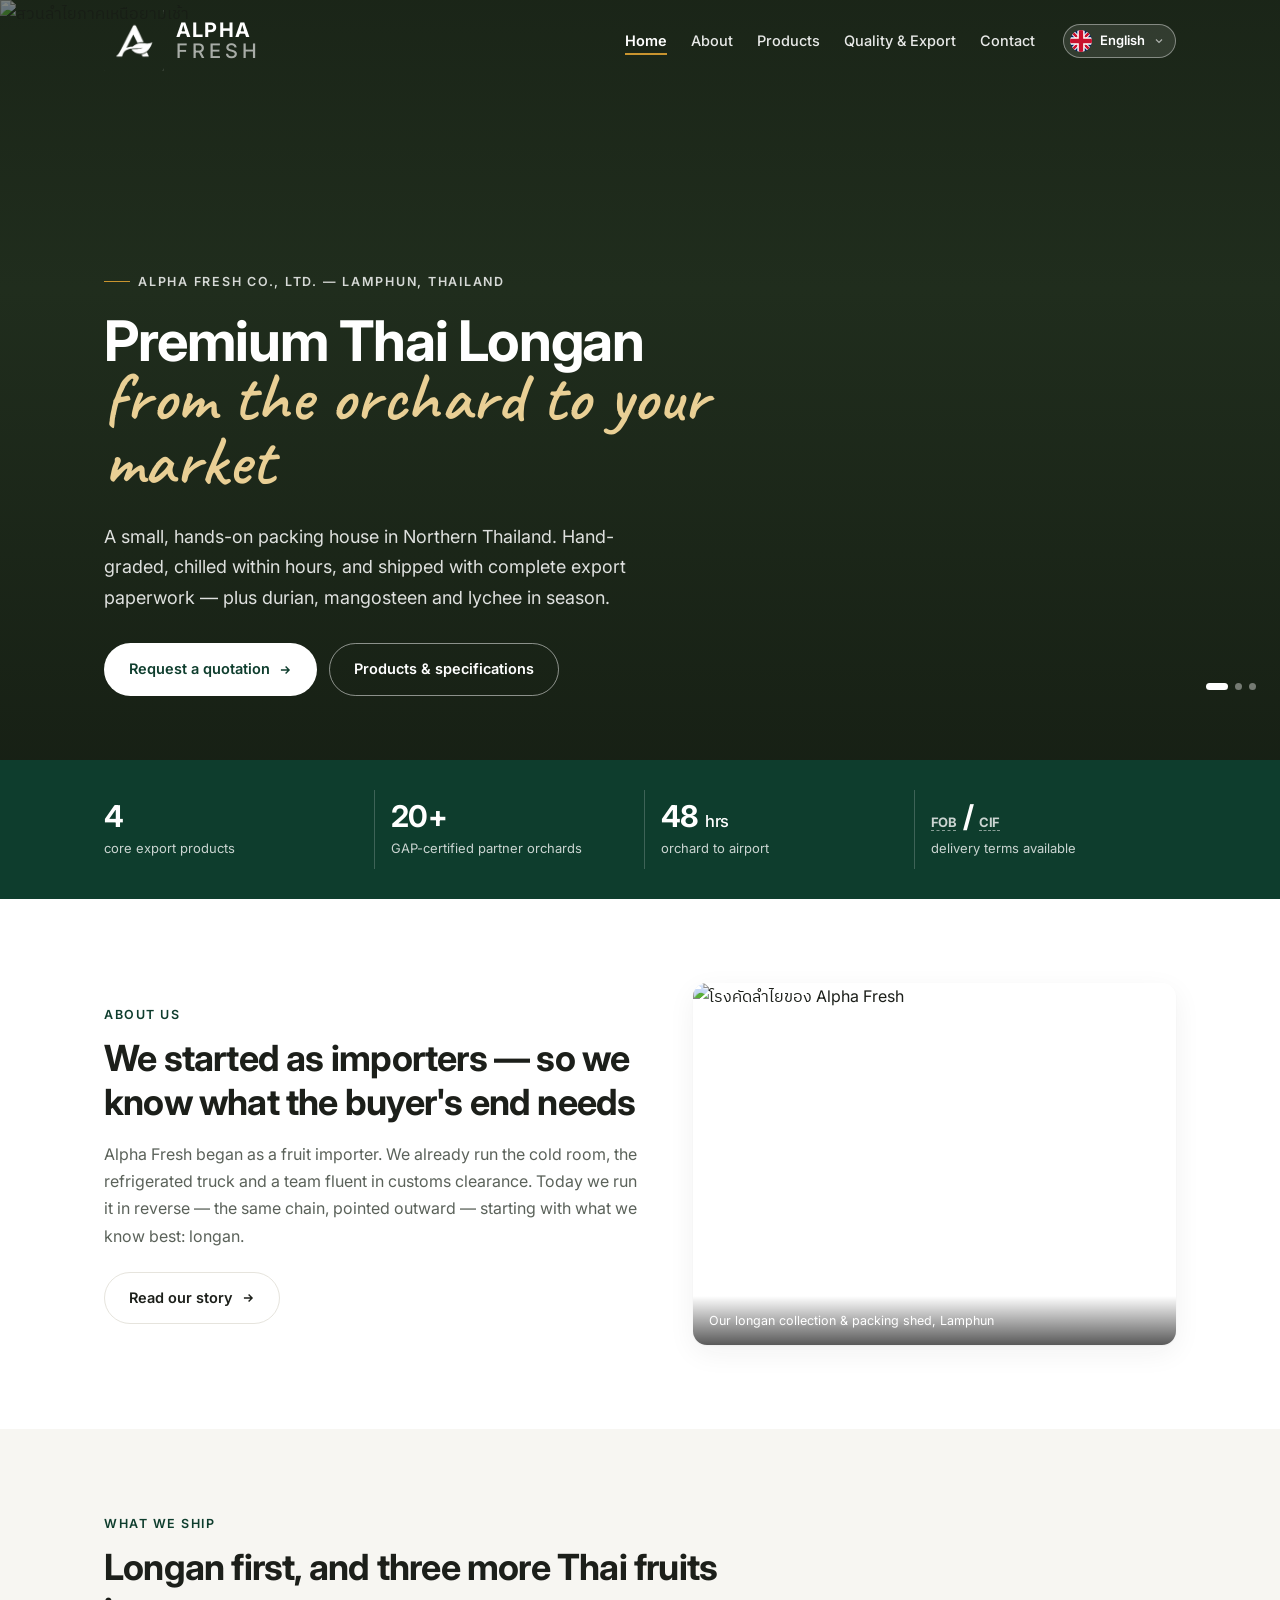
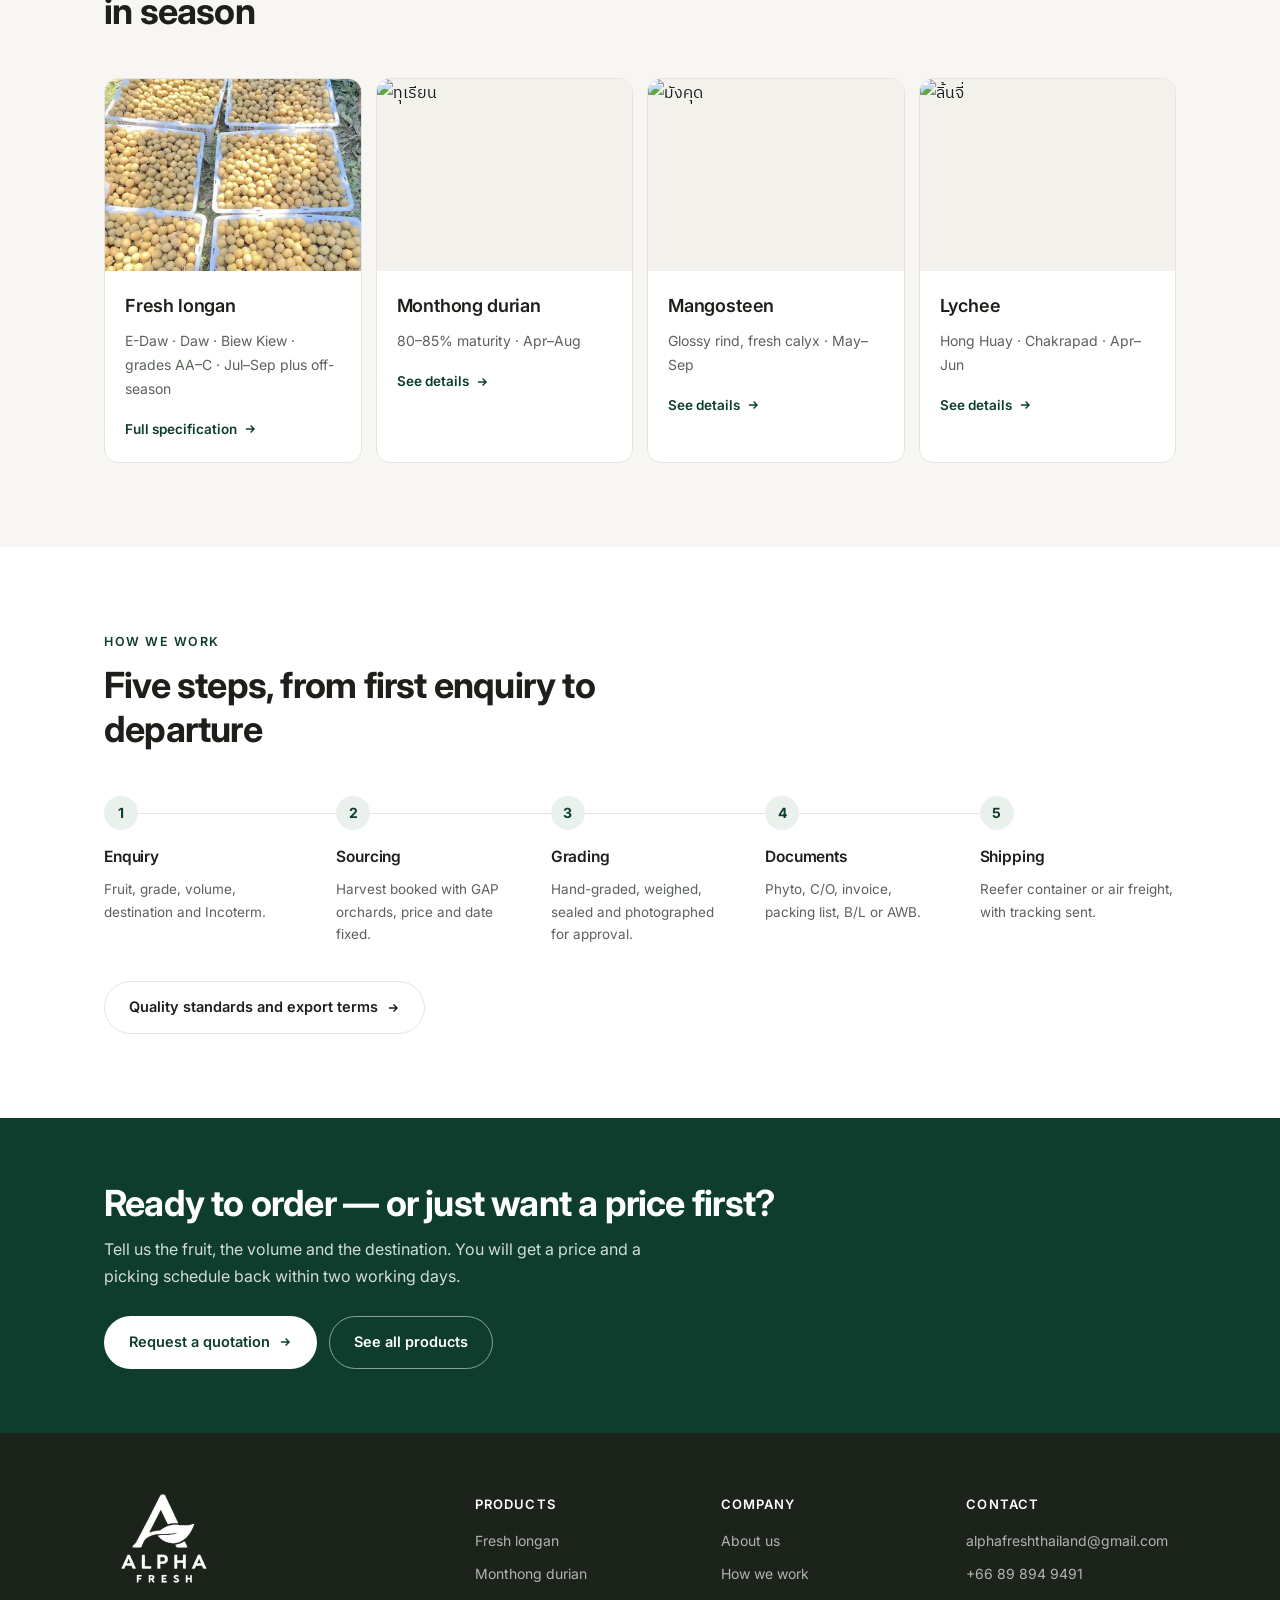
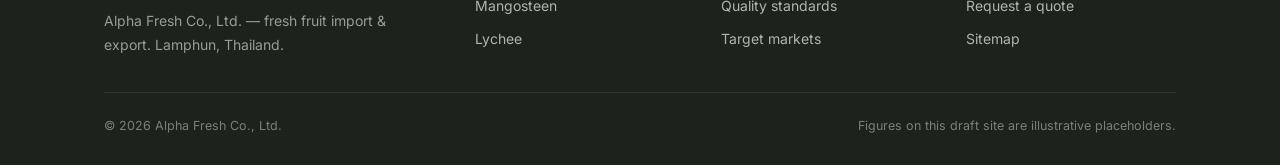
==== commit e4871e46: "Resize oversized images: 2688px originals down to display size" ====
--- a/index.html
+++ b/index.html
@@ -21,7 +21,7 @@
 <meta property="og:description" content="Alpha Fresh exports hand-graded fresh longan from Lamphun, Thailand, plus durian, mangosteen and lychee in season. GAP orchards, cold chain, FOB and CIF.">
 <meta property="og:url" content="https://alphafreshthailand.com">
 <meta property="og:site_name" content="Alpha Fresh">
-<meta property="og:image" content="https://d8j0ntlcm91z4.cloudfront.net/user_3FvAUpXpCnZUma0p4ZCgNFe1CGD/hf_20260811_110015_a5b428e7-7883-4cb1-9cd3-5f63b3db2cce.png">
+<meta property="og:image" content="https://d2ol7oe51mr4n9.cloudfront.net/user_3FvAUpXpCnZUma0p4ZCgNFe1CGD/91e6c249-4e70-4a48-8bc8-f88a4446dc6d.webp">
 <meta property="og:locale" content="en_US">
 <meta property="og:locale:alternate" content="th_TH">
 <meta property="og:locale:alternate" content="zh_CN">
@@ -29,14 +29,17 @@
 <meta name="twitter:card" content="summary_large_image">
 <meta name="twitter:title" content="Thai Longan Exporter | Alpha Fresh, Lamphun Thailand">
 <meta name="twitter:description" content="Alpha Fresh exports hand-graded fresh longan from Lamphun, Thailand, plus durian, mangosteen and lychee in season. GAP orchards, cold chain, FOB and CIF.">
-<meta name="twitter:image" content="https://d8j0ntlcm91z4.cloudfront.net/user_3FvAUpXpCnZUma0p4ZCgNFe1CGD/hf_20260811_110015_a5b428e7-7883-4cb1-9cd3-5f63b3db2cce.png">
+<meta name="twitter:image" content="https://d2ol7oe51mr4n9.cloudfront.net/user_3FvAUpXpCnZUma0p4ZCgNFe1CGD/91e6c249-4e70-4a48-8bc8-f88a4446dc6d.webp">
 <meta property="og:type" content="website">
 <link rel="preconnect" href="https://fonts.googleapis.com">
 <link rel="preconnect" href="https://fonts.gstatic.com" crossorigin>
-<link href="https://fonts.googleapis.com/css2?family=IBM+Plex+Sans+Thai:wght@400;500;600&family=Inter:wght@400;500;600;700&family=Caveat:wght@500;600;700&family=Noto+Sans+SC:wght@400;500;700&family=Noto+Sans+Arabic:wght@400;500;700&display=swap" rel="stylesheet">
+<link rel="preconnect" href="https://d2ol7oe51mr4n9.cloudfront.net">
+<link rel="dns-prefetch" href="https://d8j0ntlcm91z4.cloudfront.net">
+<link href="https://fonts.googleapis.com/css2?family=IBM+Plex+Sans+Thai:wght@400;500;600&family=Inter:wght@400;500;600;700&family=Caveat:wght@500;600;700&display=swap" rel="stylesheet">
 <link rel="icon" href="images/favicon.ico" sizes="32x32">
 <link rel="apple-touch-icon" href="images/apple-touch-icon.png">
-<link rel="stylesheet" href="assets/style.css?v=e0c605df">
+<link rel="stylesheet" href="assets/style.css?v=162d8599">
+<link rel="preload" as="image" href="https://d2ol7oe51mr4n9.cloudfront.net/user_3FvAUpXpCnZUma0p4ZCgNFe1CGD/91e6c249-4e70-4a48-8bc8-f88a4446dc6d.webp" fetchpriority="high">
 <script type="application/ld+json">{"@context":"https://schema.org","@type":"Organization","name":"Alpha Fresh Co., Ltd.","alternateName":"บริษัท อัลฟ่า เฟรช จำกัด","url":"https://alphafreshthailand.com/","description":"Thai fruit importer turned exporter. Fresh longan, durian, mangosteen and lychee from GAP-certified orchards in Northern Thailand.","address":{"@type":"PostalAddress","addressRegion":"Lamphun","addressCountry":"TH"},"email":"alphafreshthailand@gmail.com","telephone":"+66-89-894-9491","contactPoint":{"@type":"ContactPoint","telephone":"+66-89-894-9491","email":"alphafreshthailand@gmail.com","contactType":"sales","availableLanguage":["th","en"],"areaServed":"Worldwide"}}</script>
 </head>
 <body>
@@ -81,20 +84,20 @@
 
 <header class="hero">
   <div class="hero-media" id="heroMedia">
-    <img class="hero-slide on" src="https://d8j0ntlcm91z4.cloudfront.net/user_3FvAUpXpCnZUma0p4ZCgNFe1CGD/hf_20260811_110015_a5b428e7-7883-4cb1-9cd3-5f63b3db2cce.png" alt="สวนลำไยภาคเหนือยามเช้า" fetchpriority="high">
-    <img class="hero-slide" src="images/real-branch.jpg" alt="ลำไยสดบนต้น" loading="lazy">
-    <img class="hero-slide" src="images/real-crates2.jpg" alt="ลำไยคัดเกรดในตะกร้า" loading="lazy">
-    <video class="hero-vid" muted playsinline preload="none" poster="https://d8j0ntlcm91z4.cloudfront.net/user_3FvAUpXpCnZUma0p4ZCgNFe1CGD/hf_20260811_110015_a5b428e7-7883-4cb1-9cd3-5f63b3db2cce.png" data-src="https://d8j0ntlcm91z4.cloudfront.net/user_3FvAUpXpCnZUma0p4ZCgNFe1CGD/hf_20260811_110328_255c2fe5-7a10-4db9-96cd-67b84f532fa2.mp4"></video>
-    <video class="hero-vid" muted playsinline preload="none" poster="https://d8j0ntlcm91z4.cloudfront.net/user_3FvAUpXpCnZUma0p4ZCgNFe1CGD/hf_20260811_110015_a5b428e7-7883-4cb1-9cd3-5f63b3db2cce.png" data-src="https://d8j0ntlcm91z4.cloudfront.net/user_3FvAUpXpCnZUma0p4ZCgNFe1CGD/hf_20260811_114431_12cc171f-b52f-4af8-ab59-0f5c83f9269c.mp4"></video>
-    <video class="hero-vid" muted playsinline preload="none" poster="https://d8j0ntlcm91z4.cloudfront.net/user_3FvAUpXpCnZUma0p4ZCgNFe1CGD/hf_20260811_110015_a5b428e7-7883-4cb1-9cd3-5f63b3db2cce.png" data-src="https://d8j0ntlcm91z4.cloudfront.net/user_3FvAUpXpCnZUma0p4ZCgNFe1CGD/hf_20260811_110329_603d540b-cba1-4069-bc05-acdaf454e812.mp4"></video>
+    <img class="hero-slide on" src="https://d2ol7oe51mr4n9.cloudfront.net/user_3FvAUpXpCnZUma0p4ZCgNFe1CGD/91e6c249-4e70-4a48-8bc8-f88a4446dc6d.webp" alt="สวนลำไยภาคเหนือยามเช้า" fetchpriority="high">
+    <img class="hero-slide" data-src="images/real-branch.webp" alt="ลำไยสดบนต้น" decoding="async">
+    <img class="hero-slide" data-src="images/real-crates2.webp" alt="ลำไยคัดเกรดในตะกร้า" decoding="async">
+    <video class="hero-vid" muted playsinline preload="none" poster="https://d2ol7oe51mr4n9.cloudfront.net/user_3FvAUpXpCnZUma0p4ZCgNFe1CGD/91e6c249-4e70-4a48-8bc8-f88a4446dc6d.webp" data-src="https://d2ol7oe51mr4n9.cloudfront.net/user_3FvAUpXpCnZUma0p4ZCgNFe1CGD/bcfffac1-b84f-49c4-89cf-100158c87261.mp4" data-src-small="https://d2ol7oe51mr4n9.cloudfront.net/user_3FvAUpXpCnZUma0p4ZCgNFe1CGD/2b852071-ed08-42e2-aa23-5c2d8cbe3110.mp4"></video>
+    <video class="hero-vid" muted playsinline preload="none" data-src="https://d2ol7oe51mr4n9.cloudfront.net/user_3FvAUpXpCnZUma0p4ZCgNFe1CGD/fe4bdcf4-5a92-49ec-a72b-685eb684d825.mp4"></video>
+    <video class="hero-vid" muted playsinline preload="none" data-src="https://d2ol7oe51mr4n9.cloudfront.net/user_3FvAUpXpCnZUma0p4ZCgNFe1CGD/febe6d51-ae1e-439c-baac-83819580923a.mp4"></video>
   </div>
   <div class="hero-in">
     <div class="eyebrow">Alpha Fresh Co., Ltd. — Lamphun, Thailand</div>
     <h1><span class="i18n"><span data-en>Premium Thai Longan<span class='accent script'>from the orchard to your market</span></span><span data-th>ลำไยไทยคัดคุณภาพ<span class='accent'>จากสวนถึงตลาดของคุณ</span></span><span data-zh>泰国优质龙眼<span class='accent script'>从果园直达您的市场</span></span><span data-ar dir="rtl">لونجان تايلاندي فاخر<span class='accent script'>من البستان إلى سوقك</span></span></span></h1>
     <p><span class="i18n"><span data-en>A small, hands-on packing house in Northern Thailand. Hand-graded, chilled within hours, and shipped with complete export paperwork — plus durian, mangosteen and lychee in season.</span><span data-th>โรงคัดลำไยขนาดเล็กที่ดูแลเองทุกขั้นตอน คัดด้วยมือ เก็บความเย็นทันที และส่งออกพร้อมเอกสารครบ — ทุเรียน มังคุด ลิ้นจี่ ตามฤดูกาล</span><span data-zh>泰国北部一家亲力亲为的小型包装厂。人工分级，数小时内冷藏，出口单证齐全；应季还供应榴莲、山竹和荔枝。</span><span data-ar dir="rtl">محطة فرز صغيرة في شمال تايلاند نديرها بأيدينا. فرز يدوي، تبريد خلال ساعات، وشحن بمستندات تصدير كاملة — إضافة إلى الدوريان والمانجوستين والليتشي في موسمها.</span></span></p>
     <div class="cta-row">
-      <a class="btn btn-primary" href="contact.html"><span class="i18n"><span data-en>Request a quotation</span><span data-th>ขอใบเสนอราคา</span><span data-zh>索取报价</span><span data-ar dir="rtl">اطلب عرض سعر</span></span> <svg width="14" height="14" viewBox="0 0 24 24" fill="none" stroke="currentColor" stroke-width="2.4"><path d="M5 12h14M13 6l6 6-6 6"/></svg></a>
-      <a class="btn btn-ghost" href="products.html"><span class="i18n"><span data-en>Products &amp; specifications</span><span data-th>ดูสินค้าและสเปก</span><span data-zh>产品与规格</span><span data-ar dir="rtl">المنتجات والمواصفات</span></span></a>
+      <a class="btn btn-primary" href="contact.html"><span class="lbl-lg"><span class="i18n"><span data-en>Request a quotation</span><span data-th>ขอใบเสนอราคา</span><span data-zh>索取报价</span><span data-ar dir="rtl">اطلب عرض سعر</span></span></span><span class="lbl-sm"><span class="i18n"><span data-en>Get a quote</span><span data-th>ขอราคา</span><span data-zh>索取报价</span><span data-ar dir="rtl">اطلب عرض سعر</span></span></span> <svg width="14" height="14" viewBox="0 0 24 24" fill="none" stroke="currentColor" stroke-width="2.4"><path d="M5 12h14M13 6l6 6-6 6"/></svg></a>
+      <a class="btn btn-ghost" href="products.html"><span class="lbl-lg"><span class="i18n"><span data-en>Products &amp; specifications</span><span data-th>ดูสินค้าและสเปก</span><span data-zh>产品与规格</span><span data-ar dir="rtl">المنتجات والمواصفات</span></span></span><span class="lbl-sm"><span class="i18n"><span data-en>Products</span><span data-th>ดูสินค้า</span><span data-zh>产品</span><span data-ar dir="rtl">المنتجات</span></span></span></a>
     </div>
   </div>
   <div class="hero-dots" id="dots"></div>
@@ -120,7 +123,7 @@
       </div>
     </div>
     <div class="split-media">
-      <img src="https://d8j0ntlcm91z4.cloudfront.net/user_3FvAUpXpCnZUma0p4ZCgNFe1CGD/hf_20260811_215043_c5e588ce-d5d1-4d2f-ade1-878b15b04677.png" alt="โรงคัดลำไยของ Alpha Fresh" loading="lazy">
+      <img src="https://d2ol7oe51mr4n9.cloudfront.net/user_3FvAUpXpCnZUma0p4ZCgNFe1CGD/4a5121f2-b099-474b-9223-3425b4fc478d.webp" alt="โรงคัดลำไยของ Alpha Fresh" loading="lazy">
       <div class="cap"><span class="i18n"><span data-en>Our longan collection &amp; packing shed, Lamphun</span><span data-th>โรงคัดลำไยของเรา จ.ลำพูน</span><span data-zh>我们位于南奔府的龙眼收购与包装场</span><span data-ar dir="rtl">مركز التجميع والتعبئة في لامفون</span></span></div>
     </div>
   </div>
@@ -133,19 +136,19 @@
       <h2><span class="i18n"><span data-en>Longan first, and three more Thai fruits in season</span><span data-th>ลำไยเป็นตัวหลัก และผลไม้ไทยอีก 3 ชนิดตามฤดู</span><span data-zh>以龙眼为主，另有三种应季泰国水果</span><span data-ar dir="rtl">اللونجان أولاً، وثلاث فواكه تايلاندية أخرى في موسمها</span></span></h2>
     </div>
     <div class="grid-4 rv g2m">
-      <a class="card" href="products.html#longan"><img src="images/real-crates1.jpg" alt="ลำไย" loading="lazy">
+      <a class="card" href="products.html#longan"><img src="images/real-crates1.webp" alt="ลำไย" loading="lazy">
         <div class="card-b"><h3><span class="i18n"><span data-en>Fresh longan</span><span data-th>ลำไยสด</span><span data-zh>新鲜龙眼</span><span data-ar dir="rtl">لونجان طازج</span></span></h3>
           <p><span class="i18n"><span data-en>E-Daw · Daw · Biew Kiew · grades AA–C · Jul–Sep plus off-season</span><span data-th>อีดอ · ดอ · เบี้ยวเขียว · เกรด AA–C · ก.ค.–ก.ย. และนอกฤดู</span><span data-zh>依多 · 多 · 标绿 · AA–C 级 · 7–9月及反季</span><span data-ar dir="rtl">إي‑داو · داو · بيو كيو · درجات AA–C · يوليو–سبتمبر وخارج الموسم</span></span></p>
           <span class="more"><span class="i18n"><span data-en>Full specification</span><span data-th>ดูสเปกเต็ม</span><span data-zh>查看完整规格</span><span data-ar dir="rtl">المواصفات الكاملة</span></span> <svg width="14" height="14" viewBox="0 0 24 24" fill="none" stroke="currentColor" stroke-width="2.4"><path d="M5 12h14M13 6l6 6-6 6"/></svg></span></div></a>
-      <a class="card" href="products.html#durian"><img src="https://d8j0ntlcm91z4.cloudfront.net/user_3FvAUpXpCnZUma0p4ZCgNFe1CGD/hf_20260811_052447_ae3da5d0-e8f7-4c95-a6a0-f2465b05da01.png" alt="ทุเรียน" loading="lazy">
+      <a class="card" href="products.html#durian"><img src="https://d8j0ntlcm91z4.cloudfront.net/user_3FvAUpXpCnZUma0p4ZCgNFe1CGD/hf_20260811_052447_ae3da5d0-e8f7-4c95-a6a0-f2465b05da01_min.webp" alt="ทุเรียน" loading="lazy">
         <div class="card-b"><h3><span class="i18n"><span data-en>Monthong durian</span><span data-th>ทุเรียนหมอนทอง</span><span data-zh>金枕榴莲</span><span data-ar dir="rtl">دوريان مونثونغ</span></span></h3>
           <p><span class="i18n"><span data-en>80–85% maturity · Apr–Aug</span><span data-th>ตัดแก่ 80–85% · เม.ย.–ส.ค.</span><span data-zh>成熟度 80–85% · 4–8月</span><span data-ar dir="rtl">نضج 80–85٪ · أبريل–أغسطس</span></span></p>
           <span class="more"><span class="i18n"><span data-en>See details</span><span data-th>ดูรายละเอียด</span><span data-zh>查看详情</span><span data-ar dir="rtl">التفاصيل</span></span> <svg width="14" height="14" viewBox="0 0 24 24" fill="none" stroke="currentColor" stroke-width="2.4"><path d="M5 12h14M13 6l6 6-6 6"/></svg></span></div></a>
-      <a class="card" href="products.html#mangosteen"><img src="https://d8j0ntlcm91z4.cloudfront.net/user_3FvAUpXpCnZUma0p4ZCgNFe1CGD/hf_20260811_052446_14008918-4bf0-4560-bca0-c6ac527c3109.png" alt="มังคุด" loading="lazy">
+      <a class="card" href="products.html#mangosteen"><img src="https://d8j0ntlcm91z4.cloudfront.net/user_3FvAUpXpCnZUma0p4ZCgNFe1CGD/hf_20260811_052446_14008918-4bf0-4560-bca0-c6ac527c3109_min.webp" alt="มังคุด" loading="lazy">
         <div class="card-b"><h3><span class="i18n"><span data-en>Mangosteen</span><span data-th>มังคุด</span><span data-zh>山竹</span><span data-ar dir="rtl">مانجوستين</span></span></h3>
           <p><span class="i18n"><span data-en>Glossy rind, fresh calyx · May–Sep</span><span data-th>ผิวมัน ขั้วเขียวสด · พ.ค.–ก.ย.</span><span data-zh>果皮油亮、果蒂新鲜 · 5–9月</span><span data-ar dir="rtl">قشرة لامعة وكأس أخضر · مايو–سبتمبر</span></span></p>
           <span class="more"><span class="i18n"><span data-en>See details</span><span data-th>ดูรายละเอียด</span><span data-zh>查看详情</span><span data-ar dir="rtl">التفاصيل</span></span> <svg width="14" height="14" viewBox="0 0 24 24" fill="none" stroke="currentColor" stroke-width="2.4"><path d="M5 12h14M13 6l6 6-6 6"/></svg></span></div></a>
-      <a class="card" href="products.html#lychee"><img src="https://d8j0ntlcm91z4.cloudfront.net/user_3FvAUpXpCnZUma0p4ZCgNFe1CGD/hf_20260811_052447_93f578de-ea79-4568-bc1c-225d66b3df2f.png" alt="ลิ้นจี่" loading="lazy">
+      <a class="card" href="products.html#lychee"><img src="https://d8j0ntlcm91z4.cloudfront.net/user_3FvAUpXpCnZUma0p4ZCgNFe1CGD/hf_20260811_052447_93f578de-ea79-4568-bc1c-225d66b3df2f_min.webp" alt="ลิ้นจี่" loading="lazy">
         <div class="card-b"><h3><span class="i18n"><span data-en>Lychee</span><span data-th>ลิ้นจี่</span><span data-zh>荔枝</span><span data-ar dir="rtl">ليتشي</span></span></h3>
           <p><span class="i18n"><span data-en>Hong Huay · Chakrapad · Apr–Jun</span><span data-th>ฮงฮวย · จักรพรรดิ · เม.ย.–มิ.ย.</span><span data-zh>红辉 · 皇帝 · 4–6月</span><span data-ar dir="rtl">هونغ هواي · جاكرابات · أبريل–يونيو</span></span></p>
           <span class="more"><span class="i18n"><span data-en>See details</span><span data-th>ดูรายละเอียด</span><span data-zh>查看详情</span><span data-ar dir="rtl">التفاصيل</span></span> <svg width="14" height="14" viewBox="0 0 24 24" fill="none" stroke="currentColor" stroke-width="2.4"><path d="M5 12h14M13 6l6 6-6 6"/></svg></span></div></a>
@@ -224,6 +227,6 @@
     </div>
   </div>
 </footer>
-<script src="assets/main.js?v=8cd16090"></script>
+<script src="assets/main.js?v=1d6cdc88"></script>
 </body>
 </html>
--- a/assets/style.css
+++ b/assets/style.css
@@ -195,6 +195,7 @@
 
 /* ---------- buttons ---------- */
 .cta-row{display:flex;flex-wrap:wrap;gap:12px}
+.lbl-sm{display:none}
 .btn{display:inline-flex;align-items:center;gap:8px;padding:13px 24px;border-radius:99px;
   font-size:14.5px;font-weight:600;text-decoration:none;border:1px solid transparent;
   cursor:pointer;font-family:inherit;transition:.22s ease}
@@ -358,7 +359,12 @@
   .hero-in{padding:0 18px 44px}
   .hero h1 .script{font-size:1.16em;line-height:.95}
   .hero-dots{right:18px;bottom:18px}
-  .cta-row .btn{flex:1 1 auto;justify-content:center}
+  /* the two hero buttons stay side by side; the labels shorten instead of wrapping */
+  .hero .cta-row{flex-wrap:nowrap;gap:10px}
+  .hero .cta-row .btn{flex:1 1 0;min-width:0;justify-content:center;
+                      padding-left:12px;padding-right:12px;font-size:.93rem;white-space:nowrap}
+  .hero .cta-row .lbl-lg{display:none}
+  .hero .cta-row .lbl-sm{display:inline}
   .phead{padding:104px 0 40px}
   section{padding:52px 0}
   .sec-head{margin-bottom:30px}
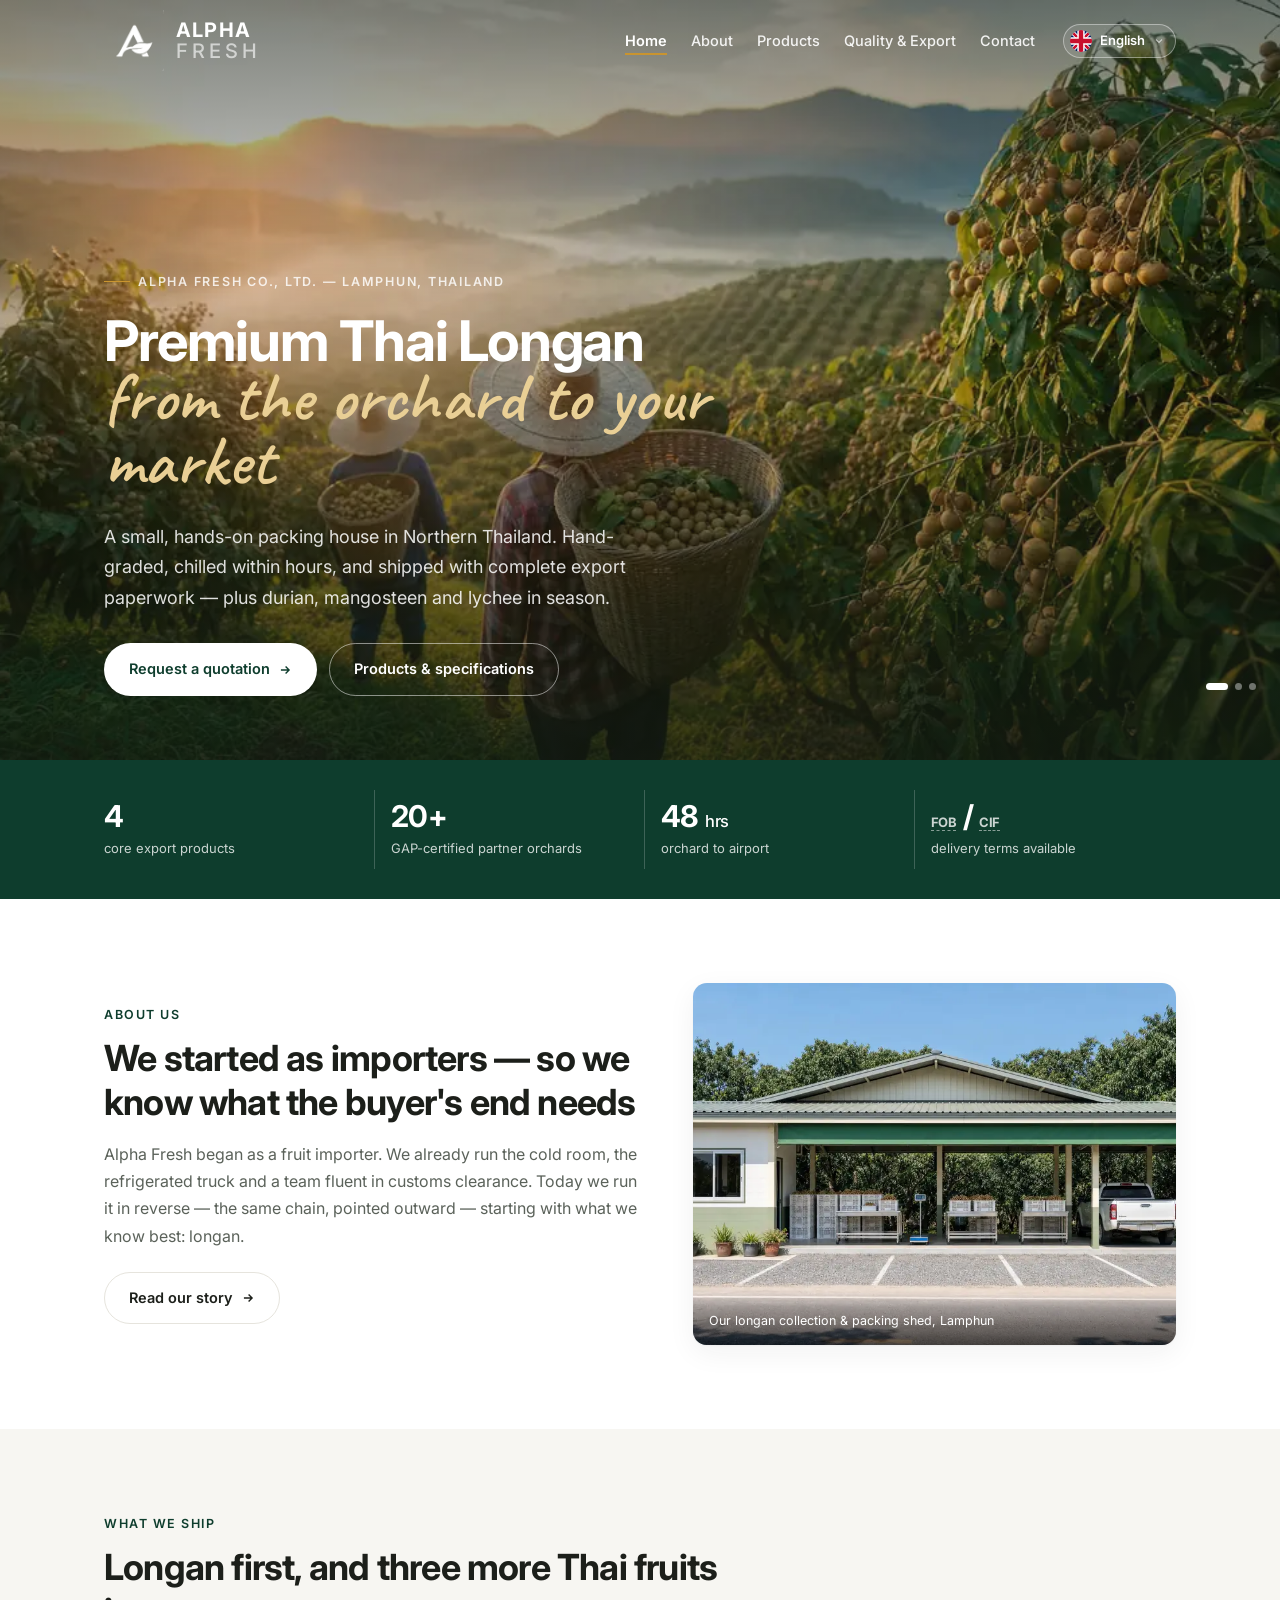
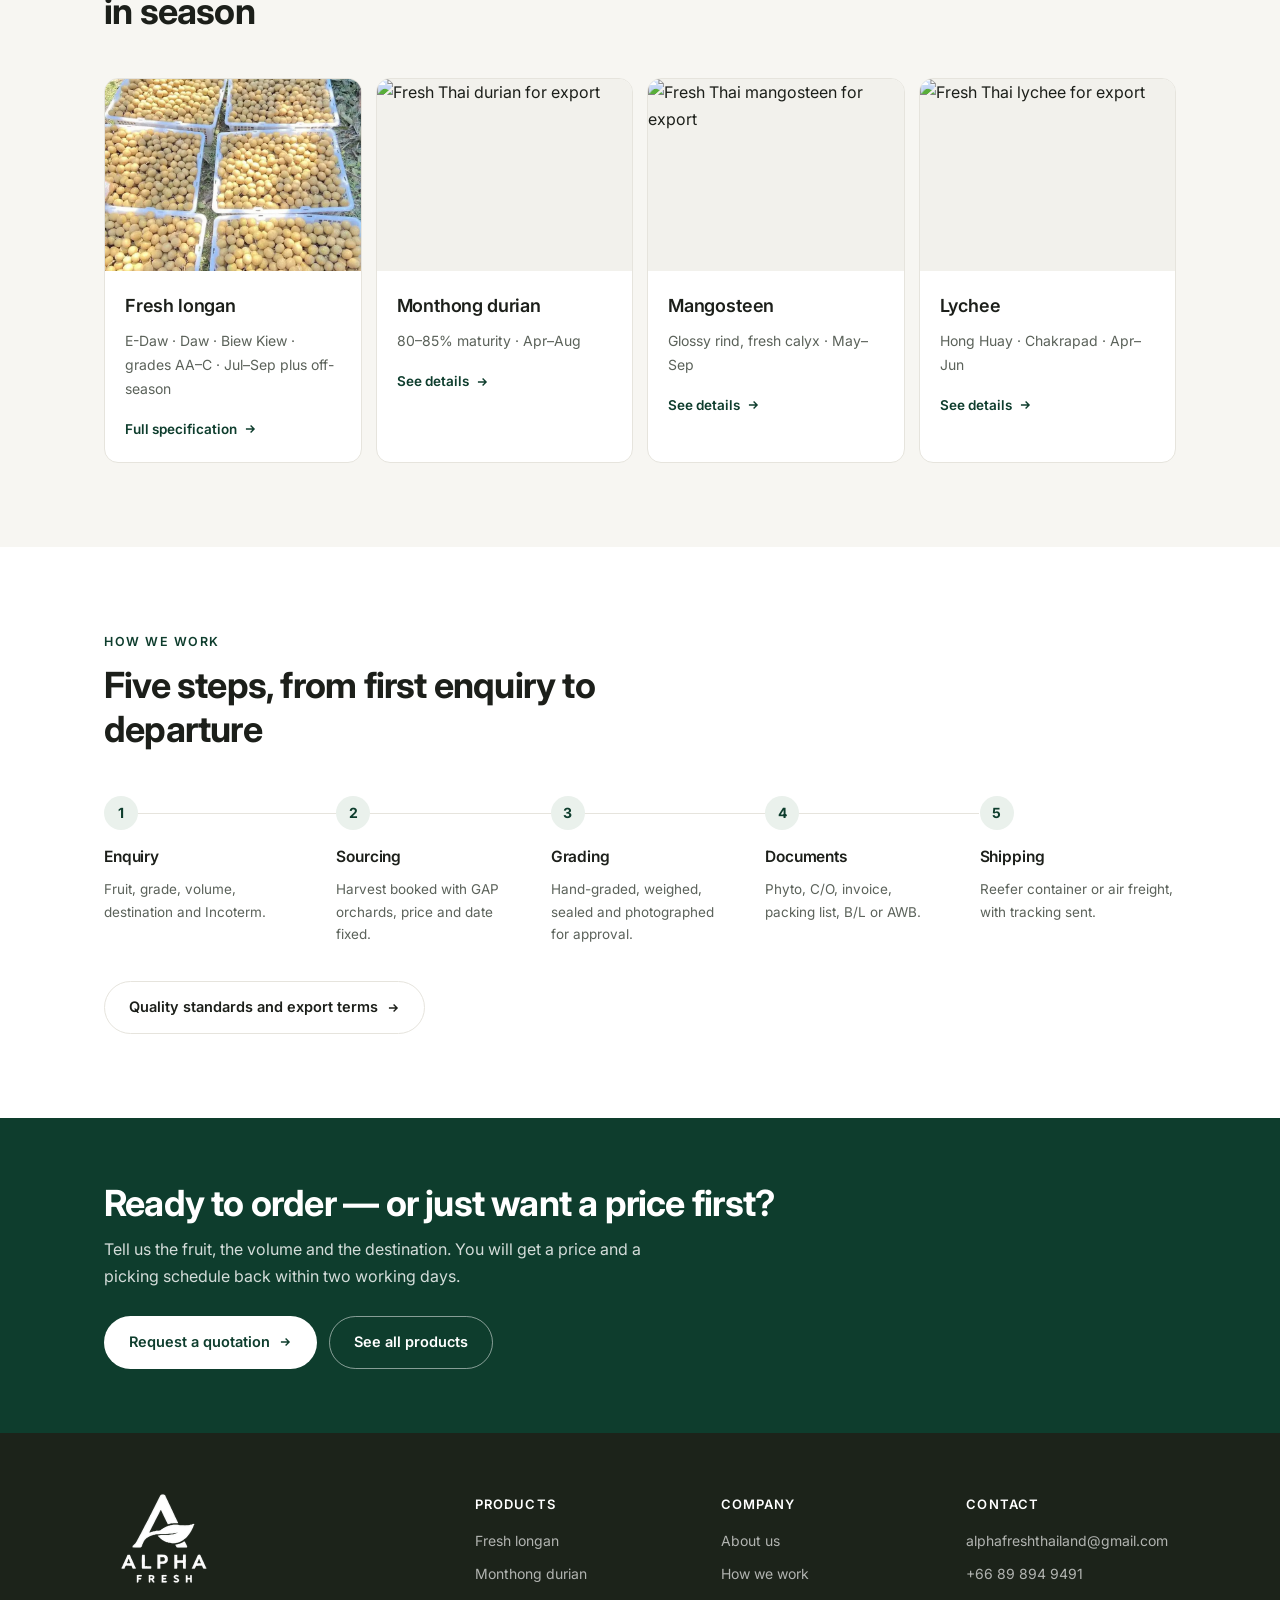
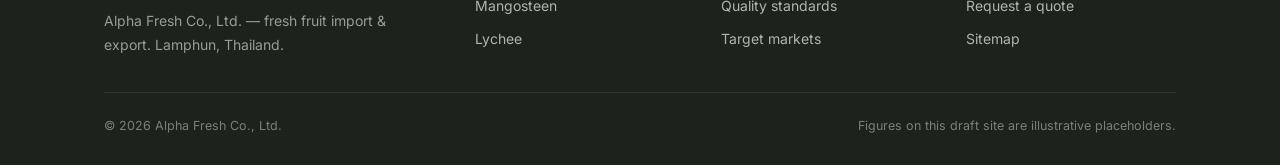
==== commit 3ac88f0d: "Self-host hero media, async font sheet, SEO filenames and English alt text" ====
--- a/index.html
+++ b/index.html
@@ -21,7 +21,7 @@
 <meta property="og:description" content="Alpha Fresh exports hand-graded fresh longan from Lamphun, Thailand, plus durian, mangosteen and lychee in season. GAP orchards, cold chain, FOB and CIF.">
 <meta property="og:url" content="https://alphafreshthailand.com">
 <meta property="og:site_name" content="Alpha Fresh">
-<meta property="og:image" content="https://d2ol7oe51mr4n9.cloudfront.net/user_3FvAUpXpCnZUma0p4ZCgNFe1CGD/91e6c249-4e70-4a48-8bc8-f88a4446dc6d.webp">
+<meta property="og:image" content="https://alphafreshthailand.com/images/thai-longan-orchard-lamphun.webp">
 <meta property="og:locale" content="en_US">
 <meta property="og:locale:alternate" content="th_TH">
 <meta property="og:locale:alternate" content="zh_CN">
@@ -29,17 +29,21 @@
 <meta name="twitter:card" content="summary_large_image">
 <meta name="twitter:title" content="Thai Longan Exporter | Alpha Fresh, Lamphun Thailand">
 <meta name="twitter:description" content="Alpha Fresh exports hand-graded fresh longan from Lamphun, Thailand, plus durian, mangosteen and lychee in season. GAP orchards, cold chain, FOB and CIF.">
-<meta name="twitter:image" content="https://d2ol7oe51mr4n9.cloudfront.net/user_3FvAUpXpCnZUma0p4ZCgNFe1CGD/91e6c249-4e70-4a48-8bc8-f88a4446dc6d.webp">
+<meta name="twitter:image" content="https://alphafreshthailand.com/images/thai-longan-orchard-lamphun.webp">
 <meta property="og:type" content="website">
 <link rel="preconnect" href="https://fonts.googleapis.com">
 <link rel="preconnect" href="https://fonts.gstatic.com" crossorigin>
-<link rel="preconnect" href="https://d2ol7oe51mr4n9.cloudfront.net">
 <link rel="dns-prefetch" href="https://d8j0ntlcm91z4.cloudfront.net">
-<link href="https://fonts.googleapis.com/css2?family=IBM+Plex+Sans+Thai:wght@400;500;600&family=Inter:wght@400;500;600;700&family=Caveat:wght@500;600;700&display=swap" rel="stylesheet">
+<!-- The font sheet lives on another origin, so fetching it normally costs a DNS
+     lookup and a TLS handshake before anything can paint. Loading it as a
+     preload and promoting it to a stylesheet once it arrives keeps it off the
+     critical path; font-display:swap paints the text in a system face first. -->
+<link rel="preload" as="style" href="https://fonts.googleapis.com/css2?family=IBM+Plex+Sans+Thai:wght@400;500;600&family=Inter:wght@400;500;600;700&family=Caveat:wght@500;600;700&display=swap" onload="this.rel='stylesheet'">
+<noscript><link rel="stylesheet" href="https://fonts.googleapis.com/css2?family=IBM+Plex+Sans+Thai:wght@400;500;600&family=Inter:wght@400;500;600;700&family=Caveat:wght@500;600;700&display=swap"></noscript>
 <link rel="icon" href="images/favicon.ico" sizes="32x32">
 <link rel="apple-touch-icon" href="images/apple-touch-icon.png">
 <link rel="stylesheet" href="assets/style.css?v=162d8599">
-<link rel="preload" as="image" href="https://d2ol7oe51mr4n9.cloudfront.net/user_3FvAUpXpCnZUma0p4ZCgNFe1CGD/91e6c249-4e70-4a48-8bc8-f88a4446dc6d.webp" fetchpriority="high">
+<link rel="preload" as="image" href="images/thai-longan-orchard-lamphun.webp" fetchpriority="high">
 <script type="application/ld+json">{"@context":"https://schema.org","@type":"Organization","name":"Alpha Fresh Co., Ltd.","alternateName":"บริษัท อัลฟ่า เฟรช จำกัด","url":"https://alphafreshthailand.com/","description":"Thai fruit importer turned exporter. Fresh longan, durian, mangosteen and lychee from GAP-certified orchards in Northern Thailand.","address":{"@type":"PostalAddress","addressRegion":"Lamphun","addressCountry":"TH"},"email":"alphafreshthailand@gmail.com","telephone":"+66-89-894-9491","contactPoint":{"@type":"ContactPoint","telephone":"+66-89-894-9491","email":"alphafreshthailand@gmail.com","contactType":"sales","availableLanguage":["th","en"],"areaServed":"Worldwide"}}</script>
 </head>
 <body>
@@ -84,12 +88,12 @@
 
 <header class="hero">
   <div class="hero-media" id="heroMedia">
-    <img class="hero-slide on" src="https://d2ol7oe51mr4n9.cloudfront.net/user_3FvAUpXpCnZUma0p4ZCgNFe1CGD/91e6c249-4e70-4a48-8bc8-f88a4446dc6d.webp" alt="สวนลำไยภาคเหนือยามเช้า" fetchpriority="high">
-    <img class="hero-slide" data-src="images/real-branch.webp" alt="ลำไยสดบนต้น" decoding="async">
-    <img class="hero-slide" data-src="images/real-crates2.webp" alt="ลำไยคัดเกรดในตะกร้า" decoding="async">
-    <video class="hero-vid" muted playsinline preload="none" poster="https://d2ol7oe51mr4n9.cloudfront.net/user_3FvAUpXpCnZUma0p4ZCgNFe1CGD/91e6c249-4e70-4a48-8bc8-f88a4446dc6d.webp" data-src="https://d2ol7oe51mr4n9.cloudfront.net/user_3FvAUpXpCnZUma0p4ZCgNFe1CGD/bcfffac1-b84f-49c4-89cf-100158c87261.mp4" data-src-small="https://d2ol7oe51mr4n9.cloudfront.net/user_3FvAUpXpCnZUma0p4ZCgNFe1CGD/2b852071-ed08-42e2-aa23-5c2d8cbe3110.mp4"></video>
-    <video class="hero-vid" muted playsinline preload="none" data-src="https://d2ol7oe51mr4n9.cloudfront.net/user_3FvAUpXpCnZUma0p4ZCgNFe1CGD/fe4bdcf4-5a92-49ec-a72b-685eb684d825.mp4"></video>
-    <video class="hero-vid" muted playsinline preload="none" data-src="https://d2ol7oe51mr4n9.cloudfront.net/user_3FvAUpXpCnZUma0p4ZCgNFe1CGD/febe6d51-ae1e-439c-baac-83819580923a.mp4"></video>
+    <img class="hero-slide on" src="images/thai-longan-orchard-lamphun.webp" alt="Longan orchard in Northern Thailand at sunrise" fetchpriority="high">
+    <img class="hero-slide" data-src="images/fresh-longan-on-the-branch.webp" alt="Fresh Thai longan hanging on the branch" decoding="async">
+    <img class="hero-slide" data-src="images/longan-export-crates.webp" alt="Hand-graded longan in export crates" decoding="async">
+    <video class="hero-vid" muted playsinline preload="none" poster="images/thai-longan-orchard-lamphun.webp" data-src="videos/thai-longan-orchard.mp4" data-src-small="videos/thai-longan-orchard-mobile.mp4"></video>
+    <video class="hero-vid" muted playsinline preload="none" data-src="videos/longan-packing-house.mp4"></video>
+    <video class="hero-vid" muted playsinline preload="none" data-src="videos/longan-grading-line.mp4"></video>
   </div>
   <div class="hero-in">
     <div class="eyebrow">Alpha Fresh Co., Ltd. — Lamphun, Thailand</div>
@@ -123,7 +127,7 @@
       </div>
     </div>
     <div class="split-media">
-      <img src="https://d2ol7oe51mr4n9.cloudfront.net/user_3FvAUpXpCnZUma0p4ZCgNFe1CGD/4a5121f2-b099-474b-9223-3425b4fc478d.webp" alt="โรงคัดลำไยของ Alpha Fresh" loading="lazy">
+      <img src="images/longan-packing-house-lamphun.webp" alt="Alpha Fresh longan packing house in Lamphun, Thailand" loading="lazy">
       <div class="cap"><span class="i18n"><span data-en>Our longan collection &amp; packing shed, Lamphun</span><span data-th>โรงคัดลำไยของเรา จ.ลำพูน</span><span data-zh>我们位于南奔府的龙眼收购与包装场</span><span data-ar dir="rtl">مركز التجميع والتعبئة في لامفون</span></span></div>
     </div>
   </div>
@@ -136,19 +140,19 @@
       <h2><span class="i18n"><span data-en>Longan first, and three more Thai fruits in season</span><span data-th>ลำไยเป็นตัวหลัก และผลไม้ไทยอีก 3 ชนิดตามฤดู</span><span data-zh>以龙眼为主，另有三种应季泰国水果</span><span data-ar dir="rtl">اللونجان أولاً، وثلاث فواكه تايلاندية أخرى في موسمها</span></span></h2>
     </div>
     <div class="grid-4 rv g2m">
-      <a class="card" href="products.html#longan"><img src="images/real-crates1.webp" alt="ลำไย" loading="lazy">
+      <a class="card" href="products.html#longan"><img src="images/graded-longan-in-crates.webp" alt="Fresh Thai longan for export" loading="lazy">
         <div class="card-b"><h3><span class="i18n"><span data-en>Fresh longan</span><span data-th>ลำไยสด</span><span data-zh>新鲜龙眼</span><span data-ar dir="rtl">لونجان طازج</span></span></h3>
           <p><span class="i18n"><span data-en>E-Daw · Daw · Biew Kiew · grades AA–C · Jul–Sep plus off-season</span><span data-th>อีดอ · ดอ · เบี้ยวเขียว · เกรด AA–C · ก.ค.–ก.ย. และนอกฤดู</span><span data-zh>依多 · 多 · 标绿 · AA–C 级 · 7–9月及反季</span><span data-ar dir="rtl">إي‑داو · داو · بيو كيو · درجات AA–C · يوليو–سبتمبر وخارج الموسم</span></span></p>
           <span class="more"><span class="i18n"><span data-en>Full specification</span><span data-th>ดูสเปกเต็ม</span><span data-zh>查看完整规格</span><span data-ar dir="rtl">المواصفات الكاملة</span></span> <svg width="14" height="14" viewBox="0 0 24 24" fill="none" stroke="currentColor" stroke-width="2.4"><path d="M5 12h14M13 6l6 6-6 6"/></svg></span></div></a>
-      <a class="card" href="products.html#durian"><img src="https://d8j0ntlcm91z4.cloudfront.net/user_3FvAUpXpCnZUma0p4ZCgNFe1CGD/hf_20260811_052447_ae3da5d0-e8f7-4c95-a6a0-f2465b05da01_min.webp" alt="ทุเรียน" loading="lazy">
+      <a class="card" href="products.html#durian"><img src="https://d8j0ntlcm91z4.cloudfront.net/user_3FvAUpXpCnZUma0p4ZCgNFe1CGD/hf_20260811_052447_ae3da5d0-e8f7-4c95-a6a0-f2465b05da01_min.webp" alt="Fresh Thai durian for export" loading="lazy">
         <div class="card-b"><h3><span class="i18n"><span data-en>Monthong durian</span><span data-th>ทุเรียนหมอนทอง</span><span data-zh>金枕榴莲</span><span data-ar dir="rtl">دوريان مونثونغ</span></span></h3>
           <p><span class="i18n"><span data-en>80–85% maturity · Apr–Aug</span><span data-th>ตัดแก่ 80–85% · เม.ย.–ส.ค.</span><span data-zh>成熟度 80–85% · 4–8月</span><span data-ar dir="rtl">نضج 80–85٪ · أبريل–أغسطس</span></span></p>
           <span class="more"><span class="i18n"><span data-en>See details</span><span data-th>ดูรายละเอียด</span><span data-zh>查看详情</span><span data-ar dir="rtl">التفاصيل</span></span> <svg width="14" height="14" viewBox="0 0 24 24" fill="none" stroke="currentColor" stroke-width="2.4"><path d="M5 12h14M13 6l6 6-6 6"/></svg></span></div></a>
-      <a class="card" href="products.html#mangosteen"><img src="https://d8j0ntlcm91z4.cloudfront.net/user_3FvAUpXpCnZUma0p4ZCgNFe1CGD/hf_20260811_052446_14008918-4bf0-4560-bca0-c6ac527c3109_min.webp" alt="มังคุด" loading="lazy">
+      <a class="card" href="products.html#mangosteen"><img src="https://d8j0ntlcm91z4.cloudfront.net/user_3FvAUpXpCnZUma0p4ZCgNFe1CGD/hf_20260811_052446_14008918-4bf0-4560-bca0-c6ac527c3109_min.webp" alt="Fresh Thai mangosteen for export" loading="lazy">
         <div class="card-b"><h3><span class="i18n"><span data-en>Mangosteen</span><span data-th>มังคุด</span><span data-zh>山竹</span><span data-ar dir="rtl">مانجوستين</span></span></h3>
           <p><span class="i18n"><span data-en>Glossy rind, fresh calyx · May–Sep</span><span data-th>ผิวมัน ขั้วเขียวสด · พ.ค.–ก.ย.</span><span data-zh>果皮油亮、果蒂新鲜 · 5–9月</span><span data-ar dir="rtl">قشرة لامعة وكأس أخضر · مايو–سبتمبر</span></span></p>
           <span class="more"><span class="i18n"><span data-en>See details</span><span data-th>ดูรายละเอียด</span><span data-zh>查看详情</span><span data-ar dir="rtl">التفاصيل</span></span> <svg width="14" height="14" viewBox="0 0 24 24" fill="none" stroke="currentColor" stroke-width="2.4"><path d="M5 12h14M13 6l6 6-6 6"/></svg></span></div></a>
-      <a class="card" href="products.html#lychee"><img src="https://d8j0ntlcm91z4.cloudfront.net/user_3FvAUpXpCnZUma0p4ZCgNFe1CGD/hf_20260811_052447_93f578de-ea79-4568-bc1c-225d66b3df2f_min.webp" alt="ลิ้นจี่" loading="lazy">
+      <a class="card" href="products.html#lychee"><img src="https://d8j0ntlcm91z4.cloudfront.net/user_3FvAUpXpCnZUma0p4ZCgNFe1CGD/hf_20260811_052447_93f578de-ea79-4568-bc1c-225d66b3df2f_min.webp" alt="Fresh Thai lychee for export" loading="lazy">
         <div class="card-b"><h3><span class="i18n"><span data-en>Lychee</span><span data-th>ลิ้นจี่</span><span data-zh>荔枝</span><span data-ar dir="rtl">ليتشي</span></span></h3>
           <p><span class="i18n"><span data-en>Hong Huay · Chakrapad · Apr–Jun</span><span data-th>ฮงฮวย · จักรพรรดิ · เม.ย.–มิ.ย.</span><span data-zh>红辉 · 皇帝 · 4–6月</span><span data-ar dir="rtl">هونغ هواي · جاكرابات · أبريل–يونيو</span></span></p>
           <span class="more"><span class="i18n"><span data-en>See details</span><span data-th>ดูรายละเอียด</span><span data-zh>查看详情</span><span data-ar dir="rtl">التفاصيل</span></span> <svg width="14" height="14" viewBox="0 0 24 24" fill="none" stroke="currentColor" stroke-width="2.4"><path d="M5 12h14M13 6l6 6-6 6"/></svg></span></div></a>
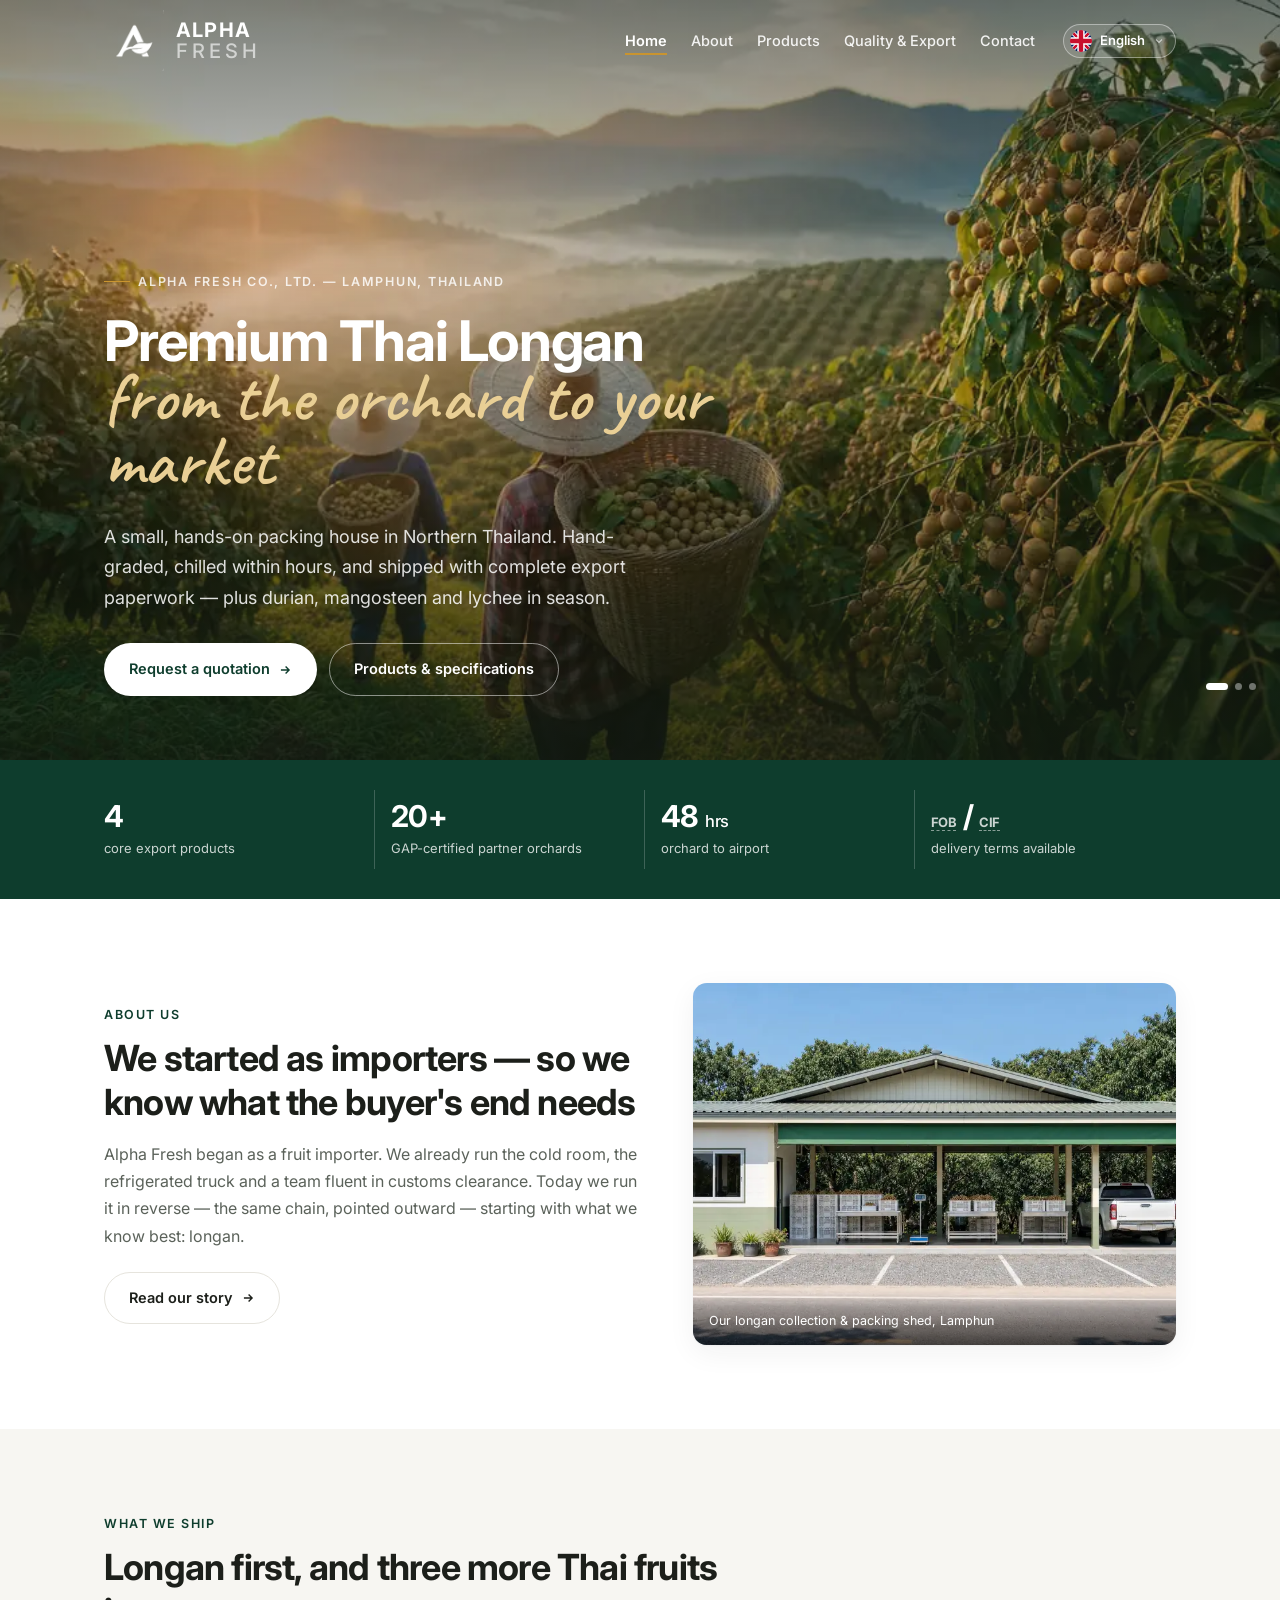
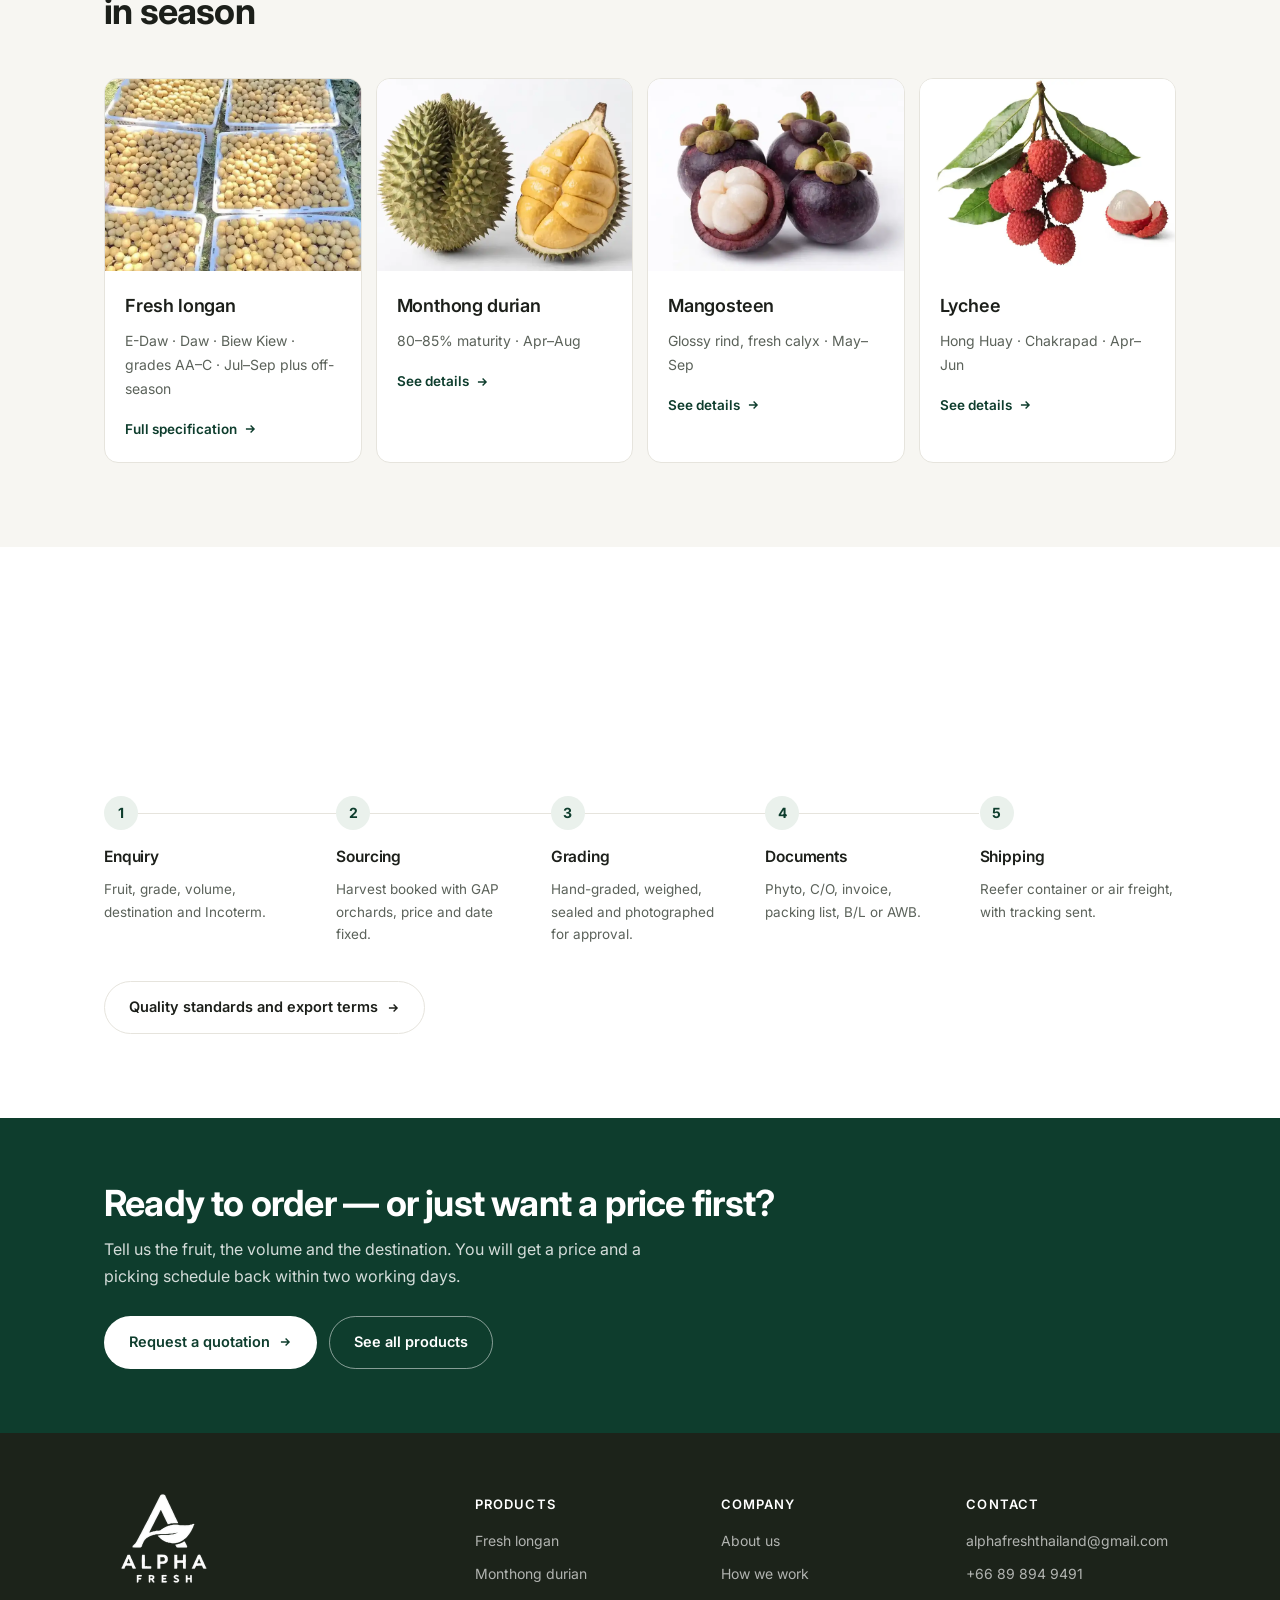
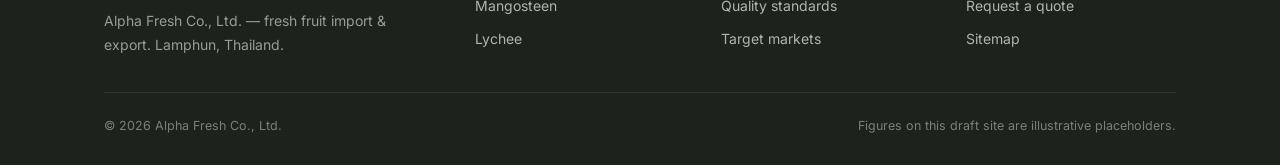
==== commit eeb94f46: "Right-size every image, self-host all media, fix tooltip overflow" ====
--- a/index.html
+++ b/index.html
@@ -33,7 +33,6 @@
 <meta property="og:type" content="website">
 <link rel="preconnect" href="https://fonts.googleapis.com">
 <link rel="preconnect" href="https://fonts.gstatic.com" crossorigin>
-<link rel="dns-prefetch" href="https://d8j0ntlcm91z4.cloudfront.net">
 <!-- The font sheet lives on another origin, so fetching it normally costs a DNS
      lookup and a TLS handshake before anything can paint. Loading it as a
      preload and promoting it to a stylesheet once it arrives keeps it off the
@@ -42,7 +41,7 @@
 <noscript><link rel="stylesheet" href="https://fonts.googleapis.com/css2?family=IBM+Plex+Sans+Thai:wght@400;500;600&family=Inter:wght@400;500;600;700&family=Caveat:wght@500;600;700&display=swap"></noscript>
 <link rel="icon" href="images/favicon.ico" sizes="32x32">
 <link rel="apple-touch-icon" href="images/apple-touch-icon.png">
-<link rel="stylesheet" href="assets/style.css?v=162d8599">
+<link rel="stylesheet" href="assets/style.css?v=01fcf19d">
 <link rel="preload" as="image" href="images/thai-longan-orchard-lamphun.webp" fetchpriority="high">
 <script type="application/ld+json">{"@context":"https://schema.org","@type":"Organization","name":"Alpha Fresh Co., Ltd.","alternateName":"บริษัท อัลฟ่า เฟรช จำกัด","url":"https://alphafreshthailand.com/","description":"Thai fruit importer turned exporter. Fresh longan, durian, mangosteen and lychee from GAP-certified orchards in Northern Thailand.","address":{"@type":"PostalAddress","addressRegion":"Lamphun","addressCountry":"TH"},"email":"alphafreshthailand@gmail.com","telephone":"+66-89-894-9491","contactPoint":{"@type":"ContactPoint","telephone":"+66-89-894-9491","email":"alphafreshthailand@gmail.com","contactType":"sales","availableLanguage":["th","en"],"areaServed":"Worldwide"}}</script>
 </head>
@@ -52,8 +51,8 @@
   <div class="nav-in">
     <a class="logo" href="index.html" aria-label="Alpha Fresh — home">
       <span class="logo-mark">
-        <img class="l-white" src="images/logo-icon-white.png" alt="" aria-hidden="true">
-        <img class="l-dark" src="images/logo-icon.png" alt="" aria-hidden="true">
+        <img class="l-white" src="images/logo-icon-white.webp" alt="" aria-hidden="true">
+        <img class="l-dark" src="images/logo-icon.webp" alt="" aria-hidden="true">
       </span>
       <span class="logo-text">Alpha<small>Fresh</small></span>
     </a>
@@ -144,15 +143,15 @@
         <div class="card-b"><h3><span class="i18n"><span data-en>Fresh longan</span><span data-th>ลำไยสด</span><span data-zh>新鲜龙眼</span><span data-ar dir="rtl">لونجان طازج</span></span></h3>
           <p><span class="i18n"><span data-en>E-Daw · Daw · Biew Kiew · grades AA–C · Jul–Sep plus off-season</span><span data-th>อีดอ · ดอ · เบี้ยวเขียว · เกรด AA–C · ก.ค.–ก.ย. และนอกฤดู</span><span data-zh>依多 · 多 · 标绿 · AA–C 级 · 7–9月及反季</span><span data-ar dir="rtl">إي‑داو · داو · بيو كيو · درجات AA–C · يوليو–سبتمبر وخارج الموسم</span></span></p>
           <span class="more"><span class="i18n"><span data-en>Full specification</span><span data-th>ดูสเปกเต็ม</span><span data-zh>查看完整规格</span><span data-ar dir="rtl">المواصفات الكاملة</span></span> <svg width="14" height="14" viewBox="0 0 24 24" fill="none" stroke="currentColor" stroke-width="2.4"><path d="M5 12h14M13 6l6 6-6 6"/></svg></span></div></a>
-      <a class="card" href="products.html#durian"><img src="https://d8j0ntlcm91z4.cloudfront.net/user_3FvAUpXpCnZUma0p4ZCgNFe1CGD/hf_20260811_052447_ae3da5d0-e8f7-4c95-a6a0-f2465b05da01_min.webp" alt="Fresh Thai durian for export" loading="lazy">
+      <a class="card" href="products.html#durian"><img src="images/thai-durian-monthong.webp" alt="Fresh Thai durian for export" loading="lazy">
         <div class="card-b"><h3><span class="i18n"><span data-en>Monthong durian</span><span data-th>ทุเรียนหมอนทอง</span><span data-zh>金枕榴莲</span><span data-ar dir="rtl">دوريان مونثونغ</span></span></h3>
           <p><span class="i18n"><span data-en>80–85% maturity · Apr–Aug</span><span data-th>ตัดแก่ 80–85% · เม.ย.–ส.ค.</span><span data-zh>成熟度 80–85% · 4–8月</span><span data-ar dir="rtl">نضج 80–85٪ · أبريل–أغسطس</span></span></p>
           <span class="more"><span class="i18n"><span data-en>See details</span><span data-th>ดูรายละเอียด</span><span data-zh>查看详情</span><span data-ar dir="rtl">التفاصيل</span></span> <svg width="14" height="14" viewBox="0 0 24 24" fill="none" stroke="currentColor" stroke-width="2.4"><path d="M5 12h14M13 6l6 6-6 6"/></svg></span></div></a>
-      <a class="card" href="products.html#mangosteen"><img src="https://d8j0ntlcm91z4.cloudfront.net/user_3FvAUpXpCnZUma0p4ZCgNFe1CGD/hf_20260811_052446_14008918-4bf0-4560-bca0-c6ac527c3109_min.webp" alt="Fresh Thai mangosteen for export" loading="lazy">
+      <a class="card" href="products.html#mangosteen"><img src="images/thai-mangosteen.webp" alt="Fresh Thai mangosteen for export" loading="lazy">
         <div class="card-b"><h3><span class="i18n"><span data-en>Mangosteen</span><span data-th>มังคุด</span><span data-zh>山竹</span><span data-ar dir="rtl">مانجوستين</span></span></h3>
           <p><span class="i18n"><span data-en>Glossy rind, fresh calyx · May–Sep</span><span data-th>ผิวมัน ขั้วเขียวสด · พ.ค.–ก.ย.</span><span data-zh>果皮油亮、果蒂新鲜 · 5–9月</span><span data-ar dir="rtl">قشرة لامعة وكأس أخضر · مايو–سبتمبر</span></span></p>
           <span class="more"><span class="i18n"><span data-en>See details</span><span data-th>ดูรายละเอียด</span><span data-zh>查看详情</span><span data-ar dir="rtl">التفاصيل</span></span> <svg width="14" height="14" viewBox="0 0 24 24" fill="none" stroke="currentColor" stroke-width="2.4"><path d="M5 12h14M13 6l6 6-6 6"/></svg></span></div></a>
-      <a class="card" href="products.html#lychee"><img src="https://d8j0ntlcm91z4.cloudfront.net/user_3FvAUpXpCnZUma0p4ZCgNFe1CGD/hf_20260811_052447_93f578de-ea79-4568-bc1c-225d66b3df2f_min.webp" alt="Fresh Thai lychee for export" loading="lazy">
+      <a class="card" href="products.html#lychee"><img src="images/thai-lychee.webp" alt="Fresh Thai lychee for export" loading="lazy">
         <div class="card-b"><h3><span class="i18n"><span data-en>Lychee</span><span data-th>ลิ้นจี่</span><span data-zh>荔枝</span><span data-ar dir="rtl">ليتشي</span></span></h3>
           <p><span class="i18n"><span data-en>Hong Huay · Chakrapad · Apr–Jun</span><span data-th>ฮงฮวย · จักรพรรดิ · เม.ย.–มิ.ย.</span><span data-zh>红辉 · 皇帝 · 4–6月</span><span data-ar dir="rtl">هونغ هواي · جاكرابات · أبريل–يونيو</span></span></p>
           <span class="more"><span class="i18n"><span data-en>See details</span><span data-th>ดูรายละเอียด</span><span data-zh>查看详情</span><span data-ar dir="rtl">التفاصيل</span></span> <svg width="14" height="14" viewBox="0 0 24 24" fill="none" stroke="currentColor" stroke-width="2.4"><path d="M5 12h14M13 6l6 6-6 6"/></svg></span></div></a>
@@ -199,7 +198,7 @@
   <div class="wrap">
     <div class="fgrid">
       <div>
-        <div class="flogo"><img src="images/logo-stack-white.png" alt="Alpha Fresh" width="146" height="128"></div>
+        <div class="flogo"><img src="images/logo-stack-white.webp" alt="Alpha Fresh" width="146" height="128"></div>
         <p style="color:rgba(255,255,255,.55);margin:0;max-width:34ch">
           <span class="i18n"><span data-en>Alpha Fresh Co., Ltd. — fresh fruit import &amp; export. Lamphun, Thailand.</span><span data-th>บริษัท อัลฟ่า เฟรช จำกัด — นำเข้าและส่งออกผลไม้สด ลำพูน ประเทศไทย</span><span data-zh>Alpha Fresh 有限公司 — 泰国南奔府鲜果进出口商。</span><span data-ar dir="rtl">شركة ألفا فريش — استيراد وتصدير الفواكه الطازجة، لامفون، تايلاند.</span></span></p>
       </div>
@@ -231,6 +230,6 @@
     </div>
   </div>
 </footer>
-<script src="assets/main.js?v=1d6cdc88"></script>
+<script src="assets/main.js?v=cbc51e5a"></script>
 </body>
 </html>
--- a/assets/style.css
+++ b/assets/style.css
@@ -473,6 +473,11 @@
 }
 
 /* ---------- trade-term tooltips ---------- */
+/* A hidden tooltip still counts toward the page's scroll width, so one sitting
+   near the right edge was widening the document by a few pixels. `clip` stops
+   that without turning the page into a scroll container the way `hidden` does,
+   so the sticky header keeps working. */
+html{overflow-x:clip}
 .term{position:relative;cursor:help;border-bottom:1px dashed currentColor;
   text-decoration:none;outline:none}
 .term:focus-visible{outline:2px solid var(--gold);outline-offset:3px;border-radius:3px}
@@ -492,6 +497,9 @@
 .stat .tip,.mkc .tip{left:0;transform:translateX(0) translateY(4px)}
 .stat .term:hover .tip,.stat .term:focus .tip{transform:translateX(0)}
 .stat .tip::after,.mkc .tip::after{left:28px}
+/* the last stat sits against the right edge, so its bubble opens leftward */
+.stat:last-child .tip{left:auto;right:0}
+.stat:last-child .tip::after{left:auto;right:28px}
 .stats .term{border-bottom-color:rgba(255,255,255,.5)}
 
 /* ---------- market flags ---------- */
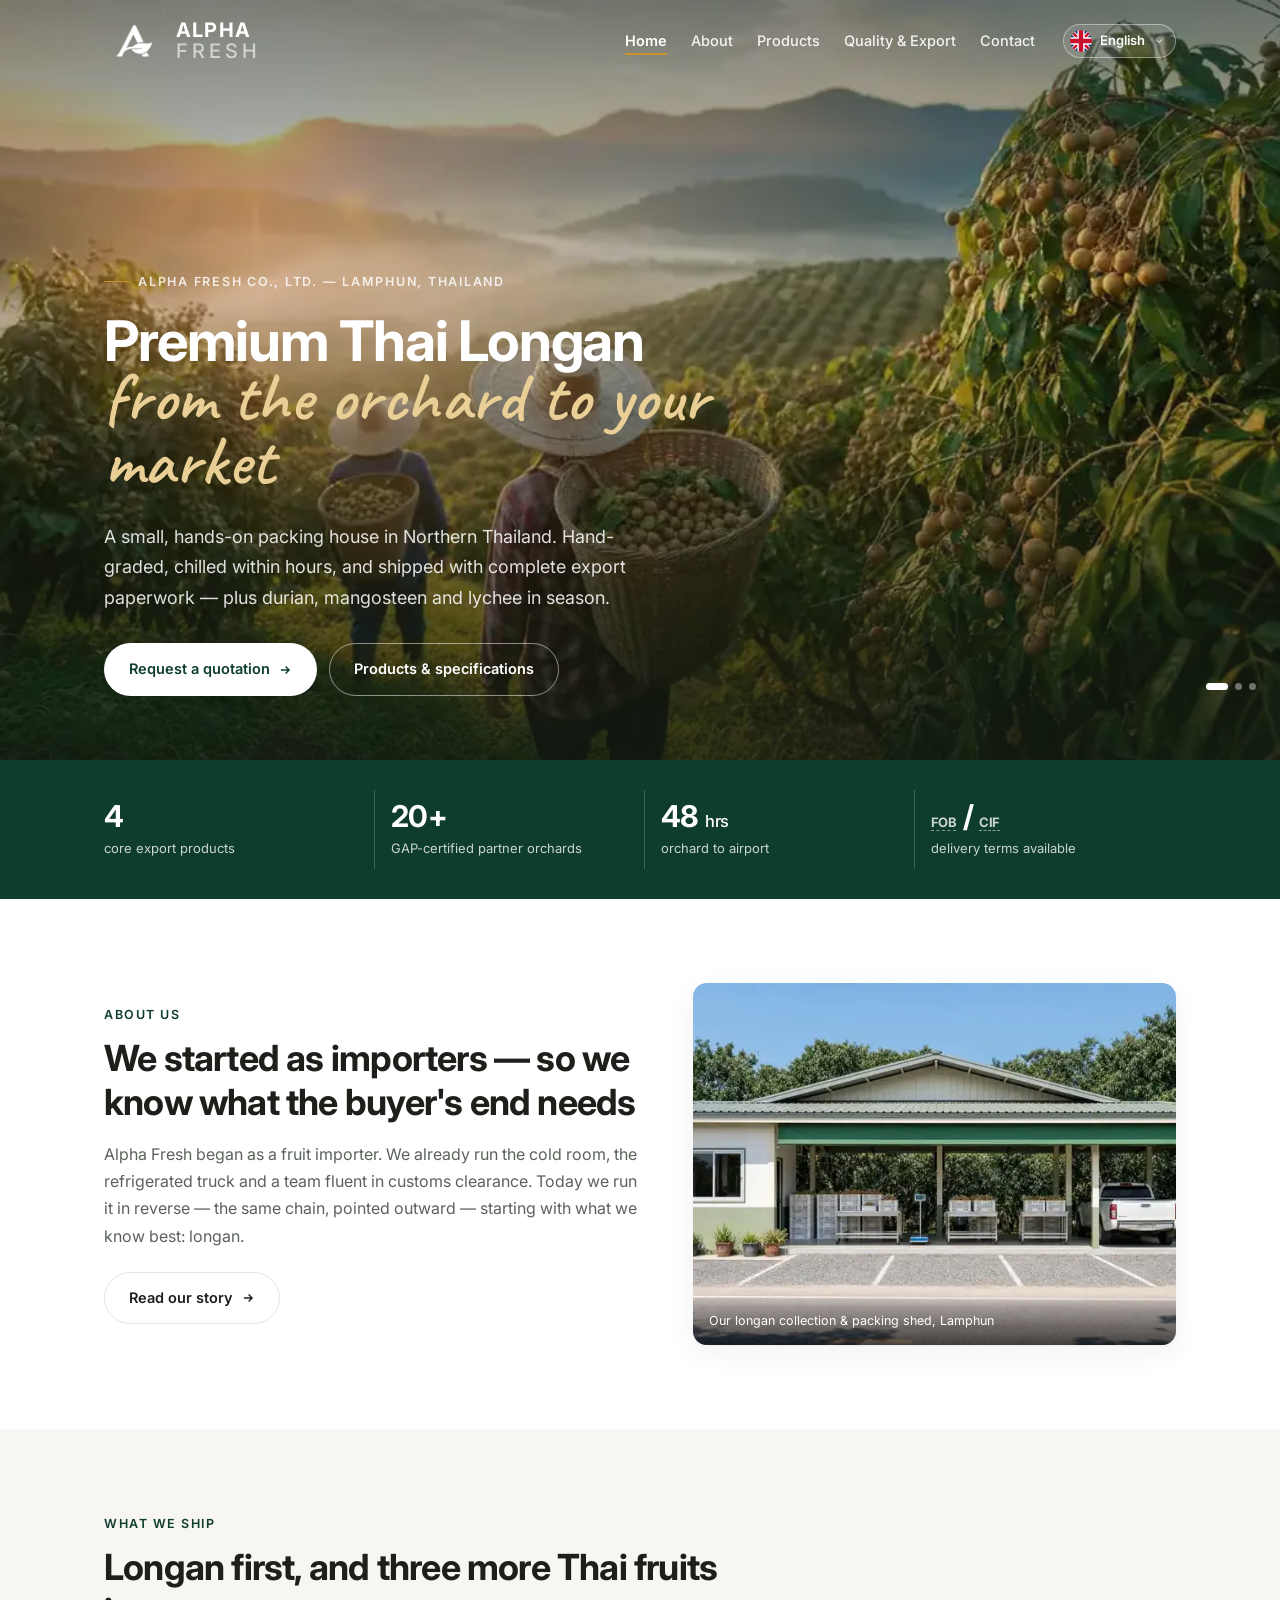
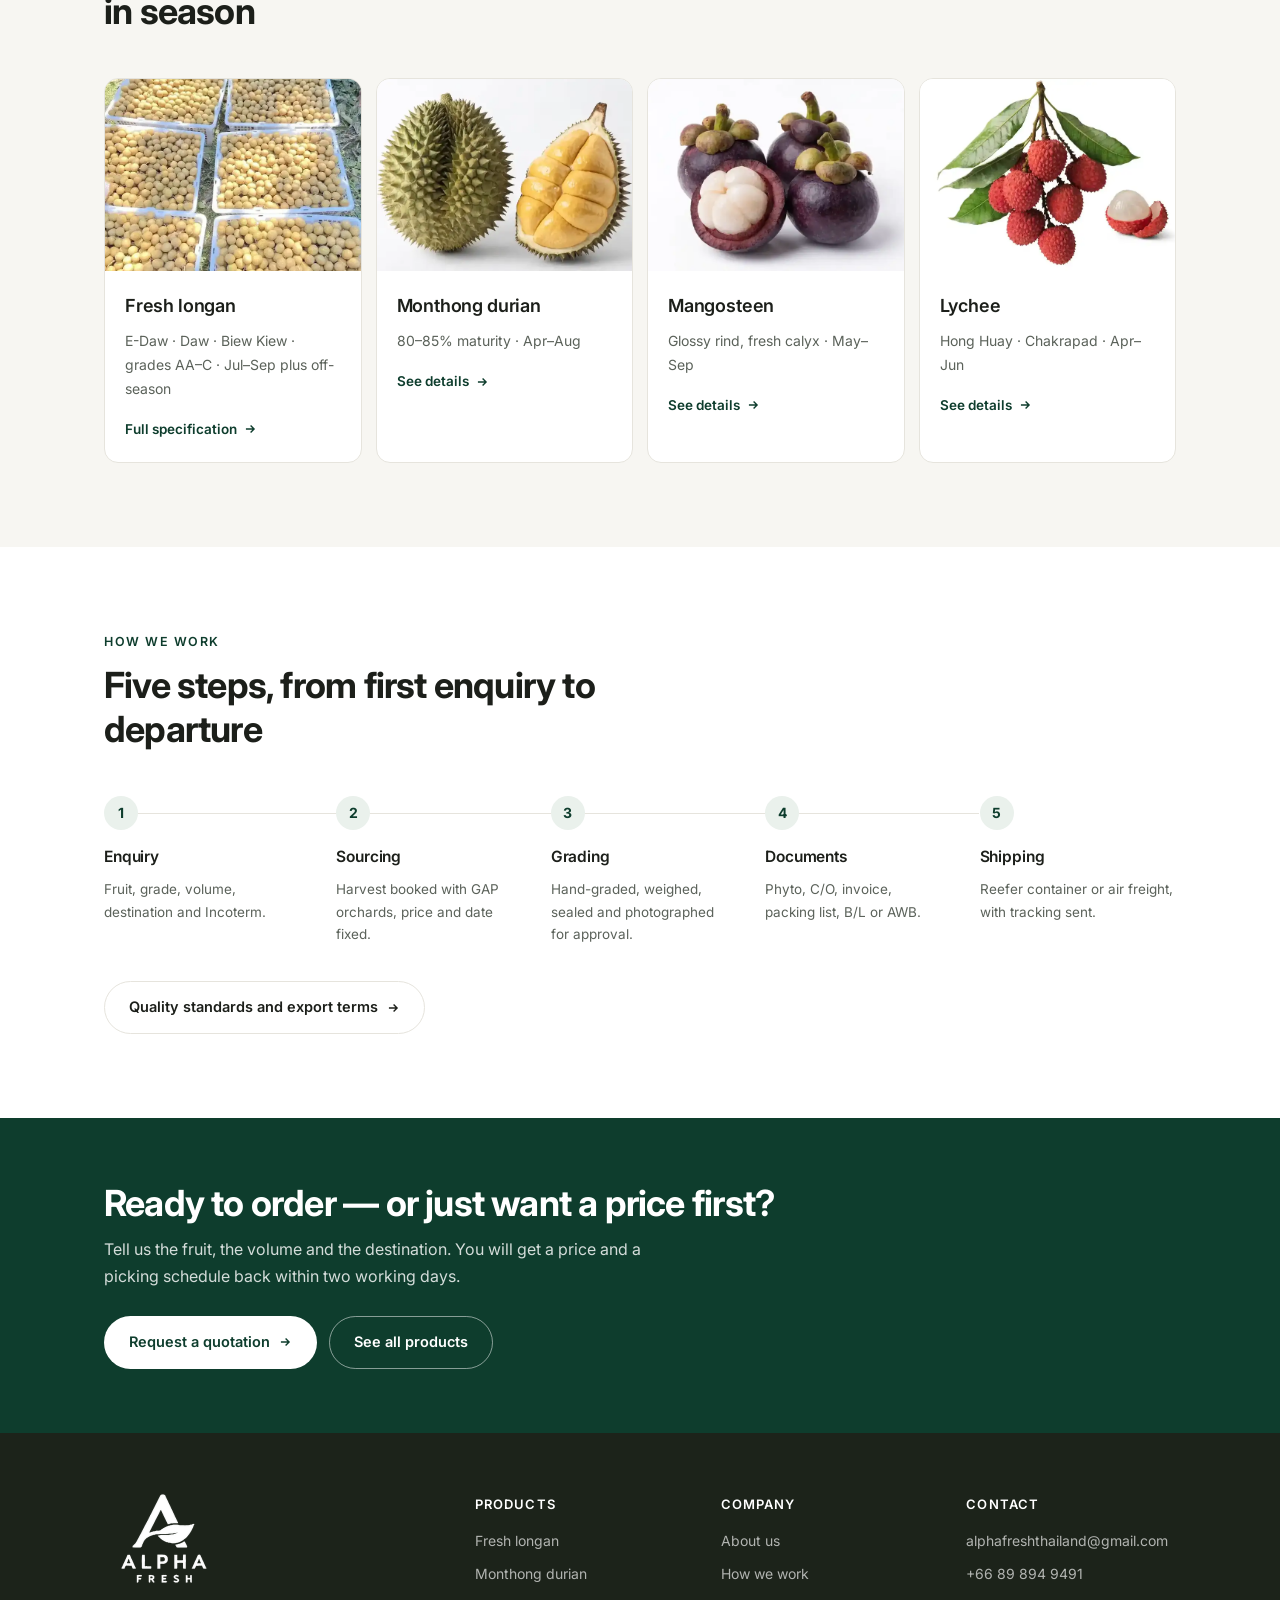
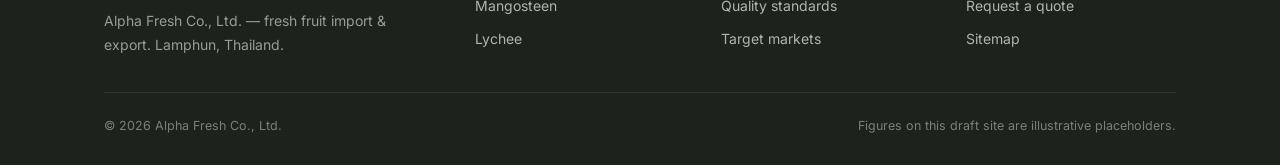
==== commit 0c670599: "Recompress images, batch scroll reads with rAF, one-year asset cache" ====
--- a/index.html
+++ b/index.html
@@ -230,6 +230,6 @@
     </div>
   </div>
 </footer>
-<script src="assets/main.js?v=cbc51e5a"></script>
+<script src="assets/main.js?v=3ff3c775"></script>
 </body>
 </html>
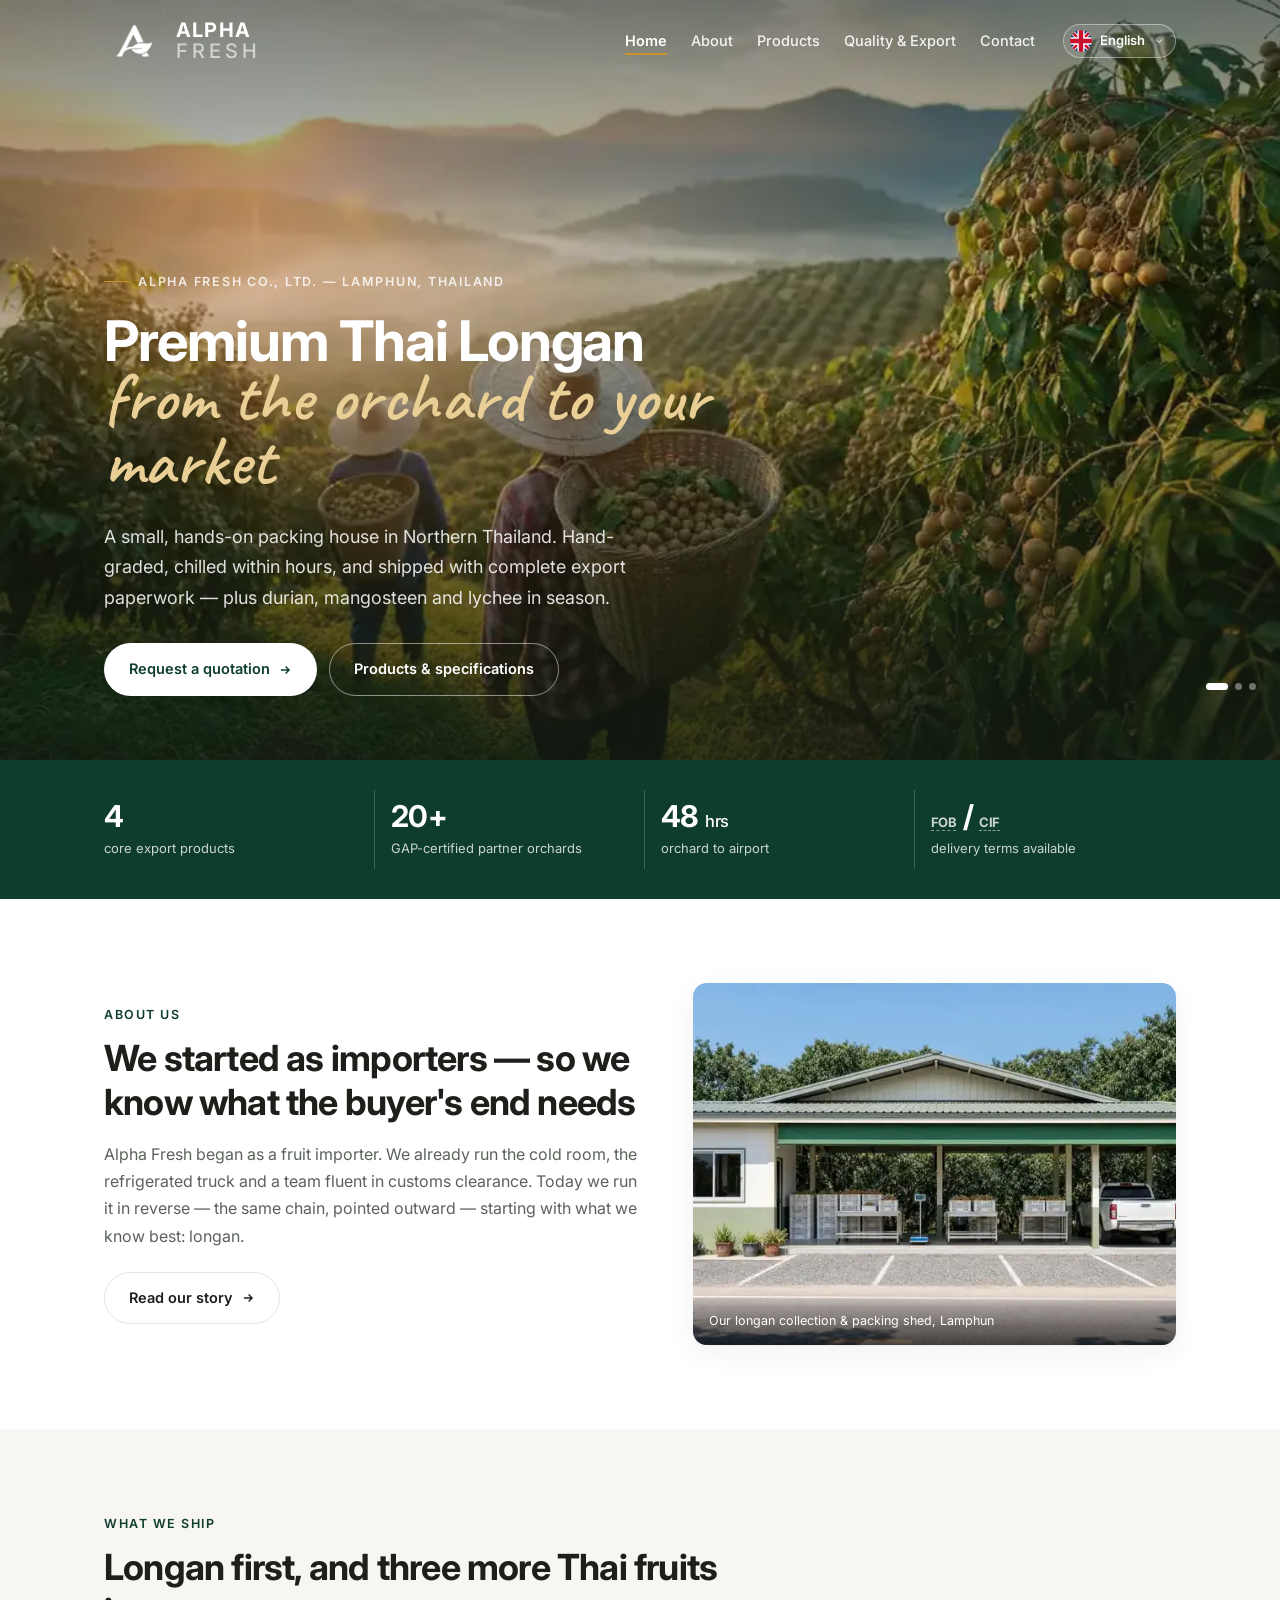
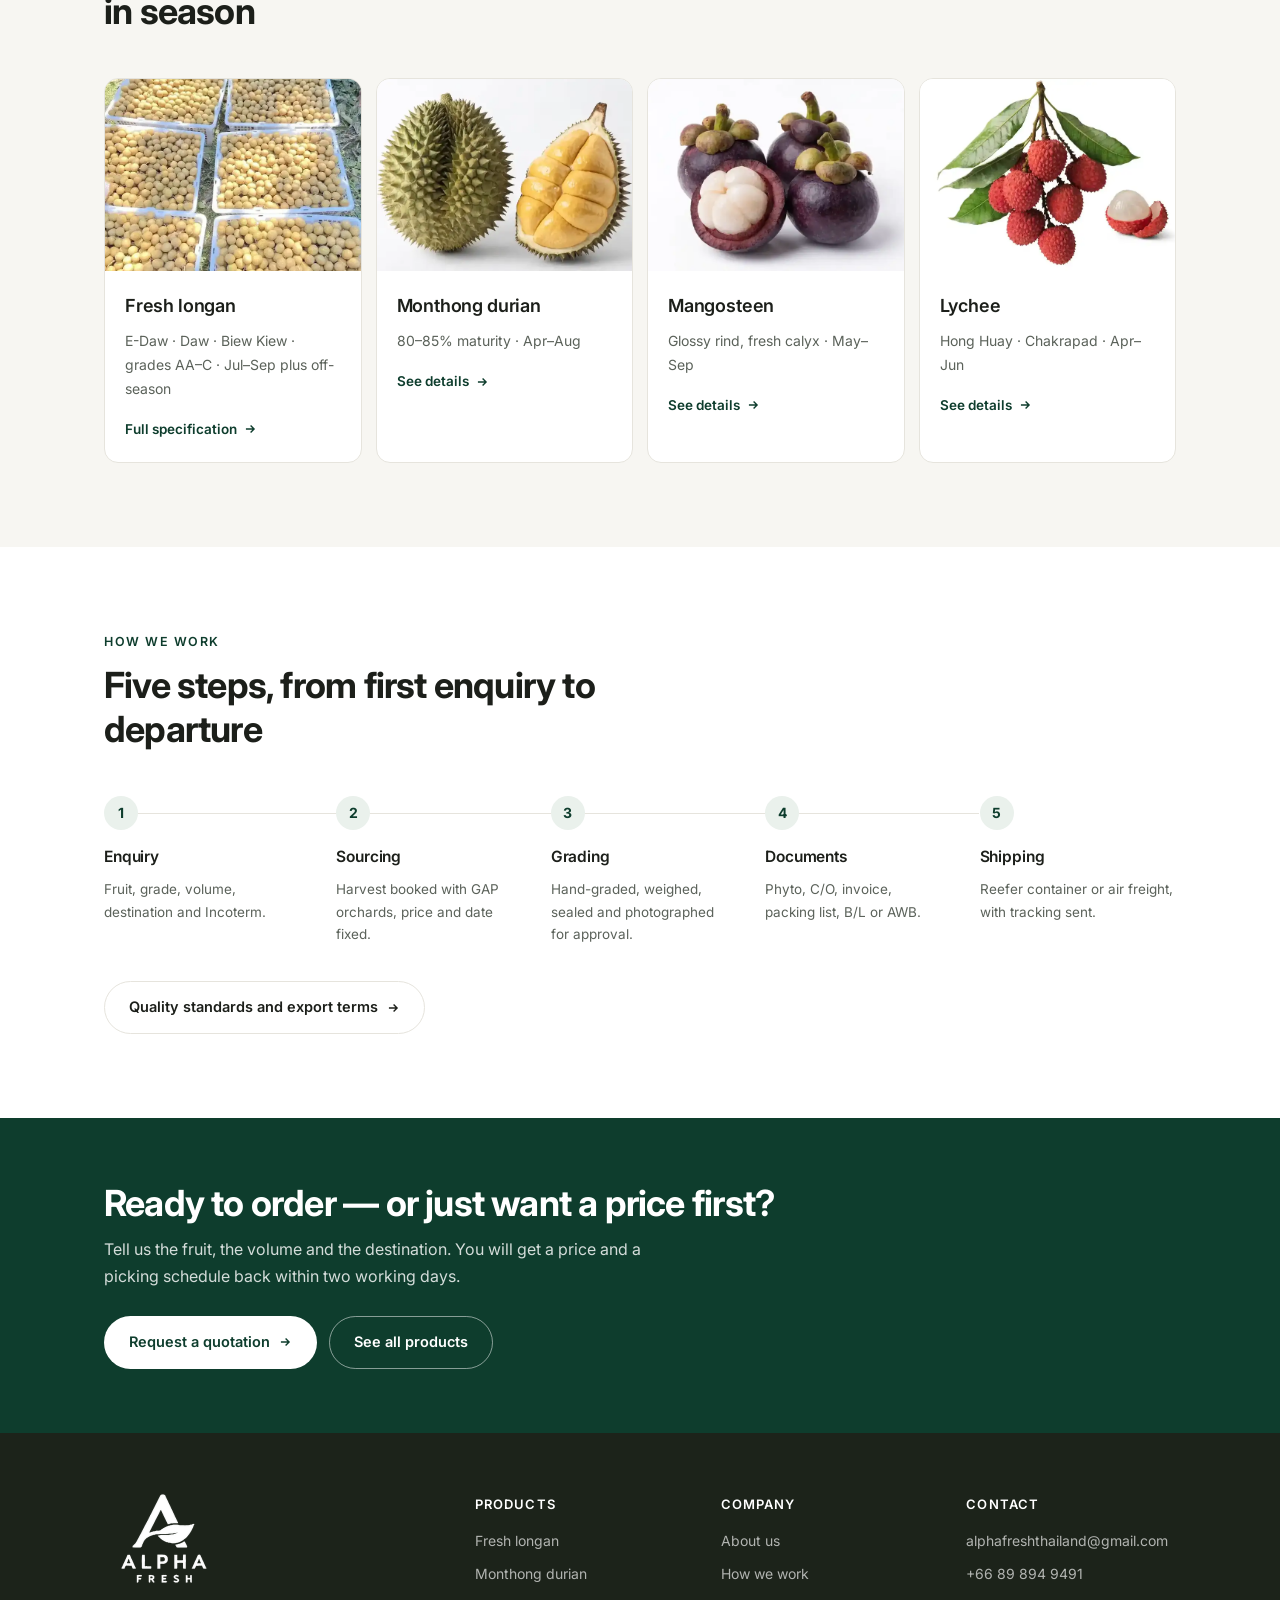
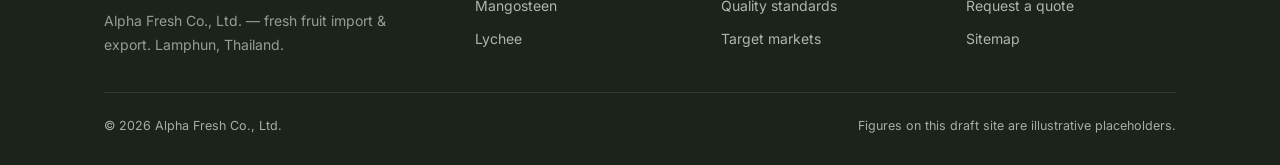
==== commit 82b18294: "Hash-stamp media URLs, fix WCAG AA contrast" ====
--- a/index.html
+++ b/index.html
@@ -21,7 +21,7 @@
 <meta property="og:description" content="Alpha Fresh exports hand-graded fresh longan from Lamphun, Thailand, plus durian, mangosteen and lychee in season. GAP orchards, cold chain, FOB and CIF.">
 <meta property="og:url" content="https://alphafreshthailand.com">
 <meta property="og:site_name" content="Alpha Fresh">
-<meta property="og:image" content="https://alphafreshthailand.com/images/thai-longan-orchard-lamphun.webp">
+<meta property="og:image" content="https://alphafreshthailand.com/images/thai-longan-orchard-lamphun.webp?v=6211f7ce">
 <meta property="og:locale" content="en_US">
 <meta property="og:locale:alternate" content="th_TH">
 <meta property="og:locale:alternate" content="zh_CN">
@@ -29,7 +29,7 @@
 <meta name="twitter:card" content="summary_large_image">
 <meta name="twitter:title" content="Thai Longan Exporter | Alpha Fresh, Lamphun Thailand">
 <meta name="twitter:description" content="Alpha Fresh exports hand-graded fresh longan from Lamphun, Thailand, plus durian, mangosteen and lychee in season. GAP orchards, cold chain, FOB and CIF.">
-<meta name="twitter:image" content="https://alphafreshthailand.com/images/thai-longan-orchard-lamphun.webp">
+<meta name="twitter:image" content="https://alphafreshthailand.com/images/thai-longan-orchard-lamphun.webp?v=6211f7ce">
 <meta property="og:type" content="website">
 <link rel="preconnect" href="https://fonts.googleapis.com">
 <link rel="preconnect" href="https://fonts.gstatic.com" crossorigin>
@@ -39,10 +39,10 @@
      critical path; font-display:swap paints the text in a system face first. -->
 <link rel="preload" as="style" href="https://fonts.googleapis.com/css2?family=IBM+Plex+Sans+Thai:wght@400;500;600&family=Inter:wght@400;500;600;700&family=Caveat:wght@500;600;700&display=swap" onload="this.rel='stylesheet'">
 <noscript><link rel="stylesheet" href="https://fonts.googleapis.com/css2?family=IBM+Plex+Sans+Thai:wght@400;500;600&family=Inter:wght@400;500;600;700&family=Caveat:wght@500;600;700&display=swap"></noscript>
-<link rel="icon" href="images/favicon.ico" sizes="32x32">
-<link rel="apple-touch-icon" href="images/apple-touch-icon.png">
-<link rel="stylesheet" href="assets/style.css?v=01fcf19d">
-<link rel="preload" as="image" href="images/thai-longan-orchard-lamphun.webp" fetchpriority="high">
+<link rel="icon" href="images/favicon.ico?v=435c230c" sizes="32x32">
+<link rel="apple-touch-icon" href="images/apple-touch-icon.png?v=e889c8a1">
+<link rel="stylesheet" href="assets/style.css?v=1793dbd2">
+<link rel="preload" as="image" href="images/thai-longan-orchard-lamphun.webp?v=6211f7ce" fetchpriority="high">
 <script type="application/ld+json">{"@context":"https://schema.org","@type":"Organization","name":"Alpha Fresh Co., Ltd.","alternateName":"บริษัท อัลฟ่า เฟรช จำกัด","url":"https://alphafreshthailand.com/","description":"Thai fruit importer turned exporter. Fresh longan, durian, mangosteen and lychee from GAP-certified orchards in Northern Thailand.","address":{"@type":"PostalAddress","addressRegion":"Lamphun","addressCountry":"TH"},"email":"alphafreshthailand@gmail.com","telephone":"+66-89-894-9491","contactPoint":{"@type":"ContactPoint","telephone":"+66-89-894-9491","email":"alphafreshthailand@gmail.com","contactType":"sales","availableLanguage":["th","en"],"areaServed":"Worldwide"}}</script>
 </head>
 <body>
@@ -51,8 +51,8 @@
   <div class="nav-in">
     <a class="logo" href="index.html" aria-label="Alpha Fresh — home">
       <span class="logo-mark">
-        <img class="l-white" src="images/logo-icon-white.webp" alt="" aria-hidden="true">
-        <img class="l-dark" src="images/logo-icon.webp" alt="" aria-hidden="true">
+        <img class="l-white" src="images/logo-icon-white.webp?v=39acf636" alt="" aria-hidden="true">
+        <img class="l-dark" src="images/logo-icon.webp?v=275f055d" alt="" aria-hidden="true">
       </span>
       <span class="logo-text">Alpha<small>Fresh</small></span>
     </a>
@@ -87,10 +87,10 @@
 
 <header class="hero">
   <div class="hero-media" id="heroMedia">
-    <img class="hero-slide on" src="images/thai-longan-orchard-lamphun.webp" alt="Longan orchard in Northern Thailand at sunrise" fetchpriority="high">
-    <img class="hero-slide" data-src="images/fresh-longan-on-the-branch.webp" alt="Fresh Thai longan hanging on the branch" decoding="async">
-    <img class="hero-slide" data-src="images/longan-export-crates.webp" alt="Hand-graded longan in export crates" decoding="async">
-    <video class="hero-vid" muted playsinline preload="none" poster="images/thai-longan-orchard-lamphun.webp" data-src="videos/thai-longan-orchard.mp4" data-src-small="videos/thai-longan-orchard-mobile.mp4"></video>
+    <img class="hero-slide on" src="images/thai-longan-orchard-lamphun.webp?v=6211f7ce" alt="Longan orchard in Northern Thailand at sunrise" fetchpriority="high">
+    <img class="hero-slide" data-src="images/fresh-longan-on-the-branch.webp?v=a2de06e1" alt="Fresh Thai longan hanging on the branch" decoding="async">
+    <img class="hero-slide" data-src="images/longan-export-crates.webp?v=991b0f80" alt="Hand-graded longan in export crates" decoding="async">
+    <video class="hero-vid" muted playsinline preload="none" poster="images/thai-longan-orchard-lamphun.webp?v=6211f7ce" data-src="videos/thai-longan-orchard.mp4" data-src-small="videos/thai-longan-orchard-mobile.mp4"></video>
     <video class="hero-vid" muted playsinline preload="none" data-src="videos/longan-packing-house.mp4"></video>
     <video class="hero-vid" muted playsinline preload="none" data-src="videos/longan-grading-line.mp4"></video>
   </div>
@@ -126,7 +126,7 @@
       </div>
     </div>
     <div class="split-media">
-      <img src="images/longan-packing-house-lamphun.webp" alt="Alpha Fresh longan packing house in Lamphun, Thailand" loading="lazy">
+      <img src="images/longan-packing-house-lamphun.webp?v=6383ccd0" alt="Alpha Fresh longan packing house in Lamphun, Thailand" loading="lazy">
       <div class="cap"><span class="i18n"><span data-en>Our longan collection &amp; packing shed, Lamphun</span><span data-th>โรงคัดลำไยของเรา จ.ลำพูน</span><span data-zh>我们位于南奔府的龙眼收购与包装场</span><span data-ar dir="rtl">مركز التجميع والتعبئة في لامفون</span></span></div>
     </div>
   </div>
@@ -139,19 +139,19 @@
       <h2><span class="i18n"><span data-en>Longan first, and three more Thai fruits in season</span><span data-th>ลำไยเป็นตัวหลัก และผลไม้ไทยอีก 3 ชนิดตามฤดู</span><span data-zh>以龙眼为主，另有三种应季泰国水果</span><span data-ar dir="rtl">اللونجان أولاً، وثلاث فواكه تايلاندية أخرى في موسمها</span></span></h2>
     </div>
     <div class="grid-4 rv g2m">
-      <a class="card" href="products.html#longan"><img src="images/graded-longan-in-crates.webp" alt="Fresh Thai longan for export" loading="lazy">
+      <a class="card" href="products.html#longan"><img src="images/graded-longan-in-crates.webp?v=9b575c8e" alt="Fresh Thai longan for export" loading="lazy">
         <div class="card-b"><h3><span class="i18n"><span data-en>Fresh longan</span><span data-th>ลำไยสด</span><span data-zh>新鲜龙眼</span><span data-ar dir="rtl">لونجان طازج</span></span></h3>
           <p><span class="i18n"><span data-en>E-Daw · Daw · Biew Kiew · grades AA–C · Jul–Sep plus off-season</span><span data-th>อีดอ · ดอ · เบี้ยวเขียว · เกรด AA–C · ก.ค.–ก.ย. และนอกฤดู</span><span data-zh>依多 · 多 · 标绿 · AA–C 级 · 7–9月及反季</span><span data-ar dir="rtl">إي‑داو · داو · بيو كيو · درجات AA–C · يوليو–سبتمبر وخارج الموسم</span></span></p>
           <span class="more"><span class="i18n"><span data-en>Full specification</span><span data-th>ดูสเปกเต็ม</span><span data-zh>查看完整规格</span><span data-ar dir="rtl">المواصفات الكاملة</span></span> <svg width="14" height="14" viewBox="0 0 24 24" fill="none" stroke="currentColor" stroke-width="2.4"><path d="M5 12h14M13 6l6 6-6 6"/></svg></span></div></a>
-      <a class="card" href="products.html#durian"><img src="images/thai-durian-monthong.webp" alt="Fresh Thai durian for export" loading="lazy">
+      <a class="card" href="products.html#durian"><img src="images/thai-durian-monthong.webp?v=93b3e2cc" alt="Fresh Thai durian for export" loading="lazy">
         <div class="card-b"><h3><span class="i18n"><span data-en>Monthong durian</span><span data-th>ทุเรียนหมอนทอง</span><span data-zh>金枕榴莲</span><span data-ar dir="rtl">دوريان مونثونغ</span></span></h3>
           <p><span class="i18n"><span data-en>80–85% maturity · Apr–Aug</span><span data-th>ตัดแก่ 80–85% · เม.ย.–ส.ค.</span><span data-zh>成熟度 80–85% · 4–8月</span><span data-ar dir="rtl">نضج 80–85٪ · أبريل–أغسطس</span></span></p>
           <span class="more"><span class="i18n"><span data-en>See details</span><span data-th>ดูรายละเอียด</span><span data-zh>查看详情</span><span data-ar dir="rtl">التفاصيل</span></span> <svg width="14" height="14" viewBox="0 0 24 24" fill="none" stroke="currentColor" stroke-width="2.4"><path d="M5 12h14M13 6l6 6-6 6"/></svg></span></div></a>
-      <a class="card" href="products.html#mangosteen"><img src="images/thai-mangosteen.webp" alt="Fresh Thai mangosteen for export" loading="lazy">
+      <a class="card" href="products.html#mangosteen"><img src="images/thai-mangosteen.webp?v=c86e486e" alt="Fresh Thai mangosteen for export" loading="lazy">
         <div class="card-b"><h3><span class="i18n"><span data-en>Mangosteen</span><span data-th>มังคุด</span><span data-zh>山竹</span><span data-ar dir="rtl">مانجوستين</span></span></h3>
           <p><span class="i18n"><span data-en>Glossy rind, fresh calyx · May–Sep</span><span data-th>ผิวมัน ขั้วเขียวสด · พ.ค.–ก.ย.</span><span data-zh>果皮油亮、果蒂新鲜 · 5–9月</span><span data-ar dir="rtl">قشرة لامعة وكأس أخضر · مايو–سبتمبر</span></span></p>
           <span class="more"><span class="i18n"><span data-en>See details</span><span data-th>ดูรายละเอียด</span><span data-zh>查看详情</span><span data-ar dir="rtl">التفاصيل</span></span> <svg width="14" height="14" viewBox="0 0 24 24" fill="none" stroke="currentColor" stroke-width="2.4"><path d="M5 12h14M13 6l6 6-6 6"/></svg></span></div></a>
-      <a class="card" href="products.html#lychee"><img src="images/thai-lychee.webp" alt="Fresh Thai lychee for export" loading="lazy">
+      <a class="card" href="products.html#lychee"><img src="images/thai-lychee.webp?v=adf13857" alt="Fresh Thai lychee for export" loading="lazy">
         <div class="card-b"><h3><span class="i18n"><span data-en>Lychee</span><span data-th>ลิ้นจี่</span><span data-zh>荔枝</span><span data-ar dir="rtl">ليتشي</span></span></h3>
           <p><span class="i18n"><span data-en>Hong Huay · Chakrapad · Apr–Jun</span><span data-th>ฮงฮวย · จักรพรรดิ · เม.ย.–มิ.ย.</span><span data-zh>红辉 · 皇帝 · 4–6月</span><span data-ar dir="rtl">هونغ هواي · جاكرابات · أبريل–يونيو</span></span></p>
           <span class="more"><span class="i18n"><span data-en>See details</span><span data-th>ดูรายละเอียด</span><span data-zh>查看详情</span><span data-ar dir="rtl">التفاصيل</span></span> <svg width="14" height="14" viewBox="0 0 24 24" fill="none" stroke="currentColor" stroke-width="2.4"><path d="M5 12h14M13 6l6 6-6 6"/></svg></span></div></a>
@@ -198,7 +198,7 @@
   <div class="wrap">
     <div class="fgrid">
       <div>
-        <div class="flogo"><img src="images/logo-stack-white.webp" alt="Alpha Fresh" width="146" height="128"></div>
+        <div class="flogo"><img src="images/logo-stack-white.webp?v=38be2813" alt="Alpha Fresh" width="146" height="128"></div>
         <p style="color:rgba(255,255,255,.55);margin:0;max-width:34ch">
           <span class="i18n"><span data-en>Alpha Fresh Co., Ltd. — fresh fruit import &amp; export. Lamphun, Thailand.</span><span data-th>บริษัท อัลฟ่า เฟรช จำกัด — นำเข้าและส่งออกผลไม้สด ลำพูน ประเทศไทย</span><span data-zh>Alpha Fresh 有限公司 — 泰国南奔府鲜果进出口商。</span><span data-ar dir="rtl">شركة ألفا فريش — استيراد وتصدير الفواكه الطازجة، لامفون، تايلاند.</span></span></p>
       </div>
--- a/assets/style.css
+++ b/assets/style.css
@@ -6,7 +6,7 @@
    ------------------------------------------------------------------ */
 
 :root{
-  --bg:#ffffff; --bg-soft:#f7f6f2; --ink:#1c1f1a; --ink-2:#5b625a; --ink-3:#8b918a;
+  --bg:#ffffff; --bg-soft:#f7f6f2; --ink:#1c1f1a; --ink-2:#5b625a; --ink-3:#6a706a;
   --line:#e6e4dd; --brand:#0e3d2d; --brand-soft:#eaf1ec; --leaf:#2e7d32;
   --gold:#c9942f; --gold-soft:#fbf4e6;
   --radius:14px; --maxw:1120px;
@@ -316,8 +316,10 @@
 footer a:hover{color:#fff}
 .flogo{margin-bottom:16px}
 .flogo img{height:100px;width:auto}
+/* .42 white on this green measured 3.95:1 — under the 4.5:1 WCAG AA floor.
+   .62 lands at 6.96:1 and still reads as quiet secondary text. */
 .fbot{display:flex;justify-content:space-between;flex-wrap:wrap;gap:12px;padding-top:22px;font-size:12.5px;
-  color:rgba(255,255,255,.42)}
+  color:rgba(255,255,255,.62)}
 
 /* ---------- reveal on scroll ---------- */
 .rv{opacity:0;transform:translateY(18px);transition:opacity .7s ease,transform .7s cubic-bezier(.2,.7,.3,1)}
